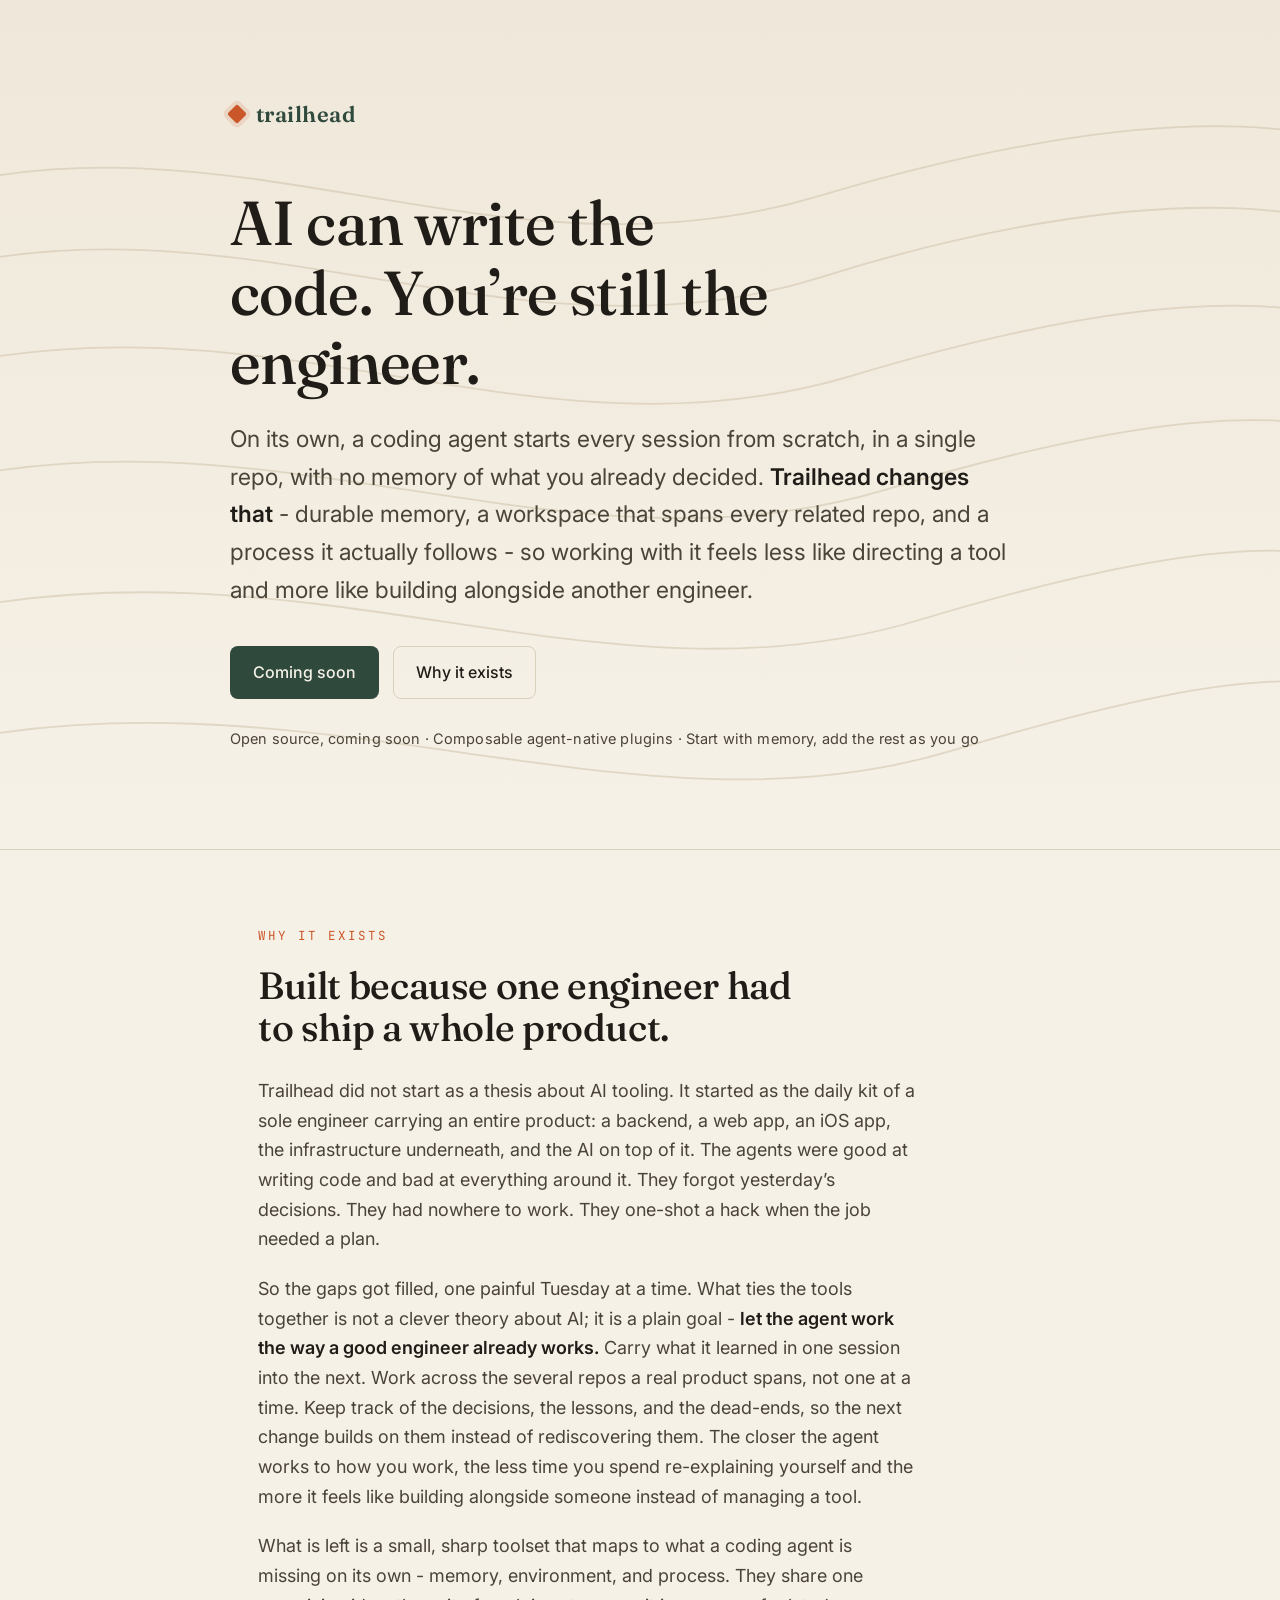
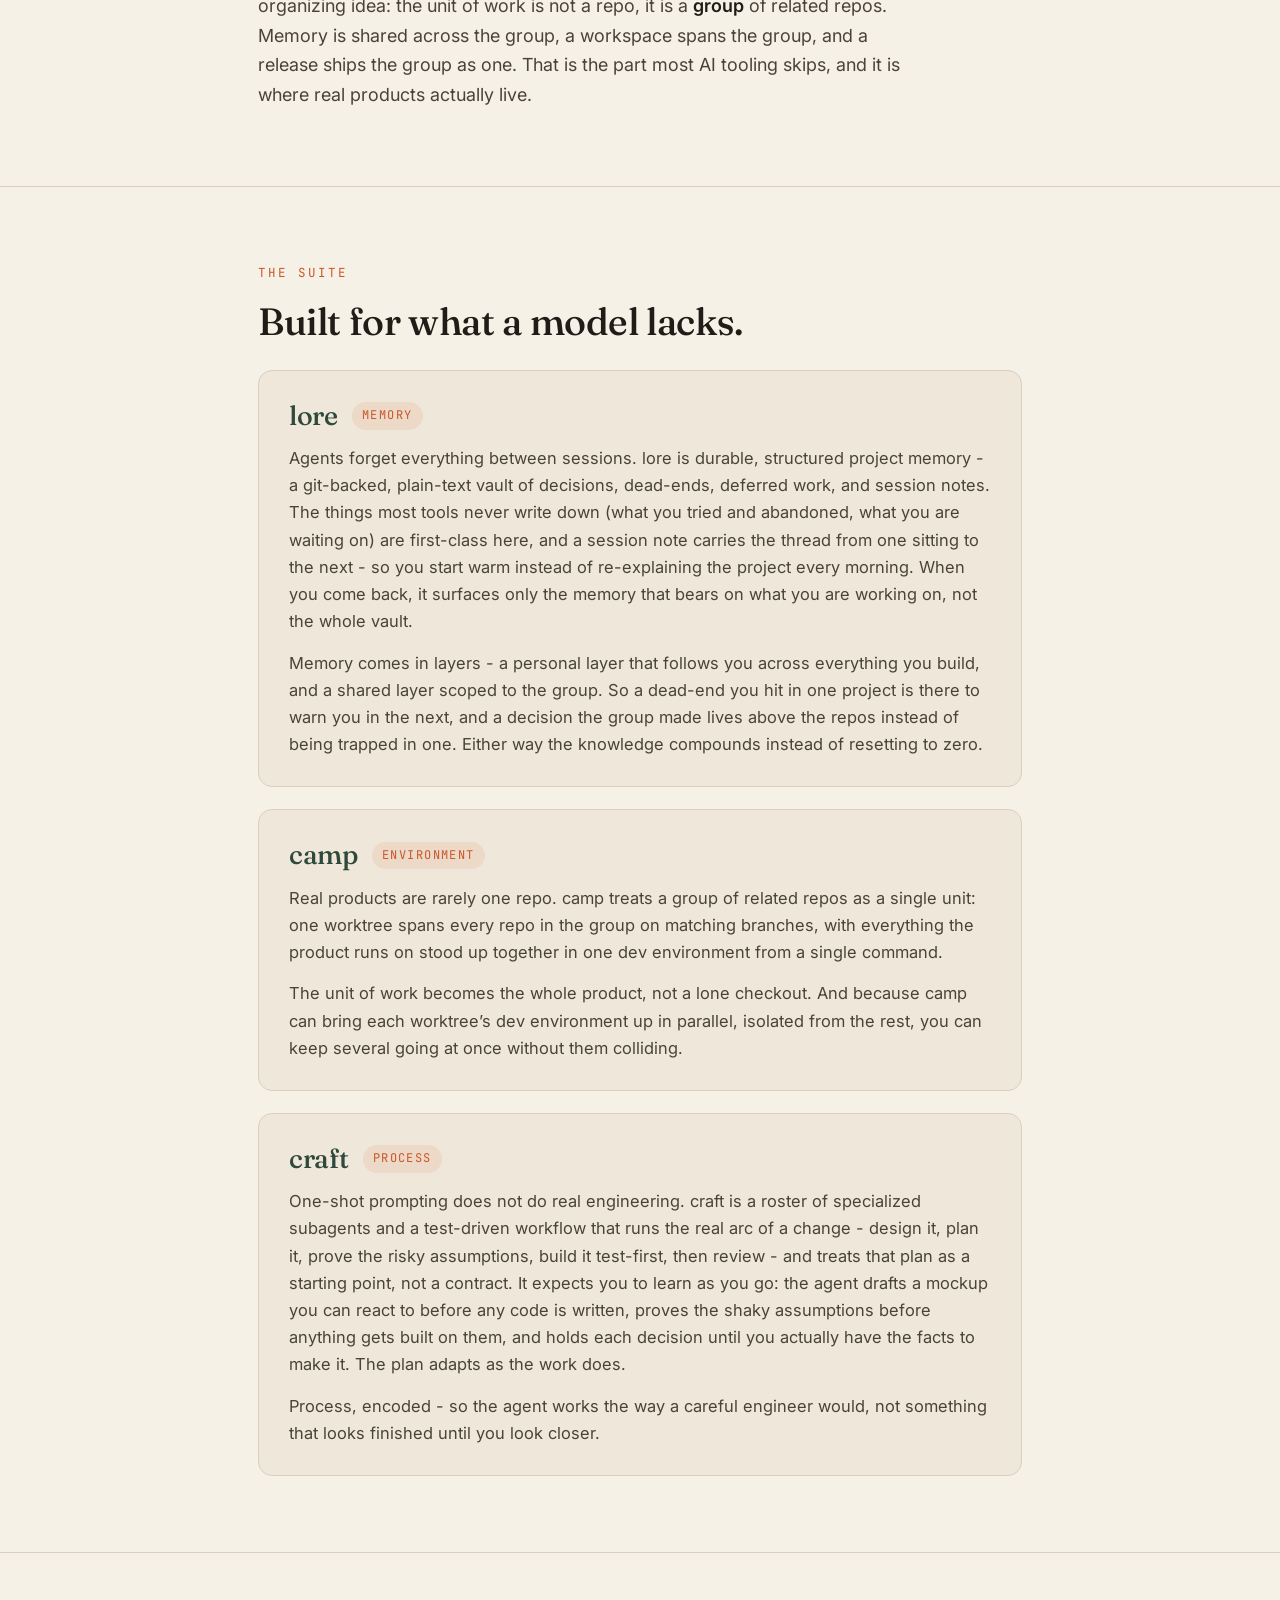
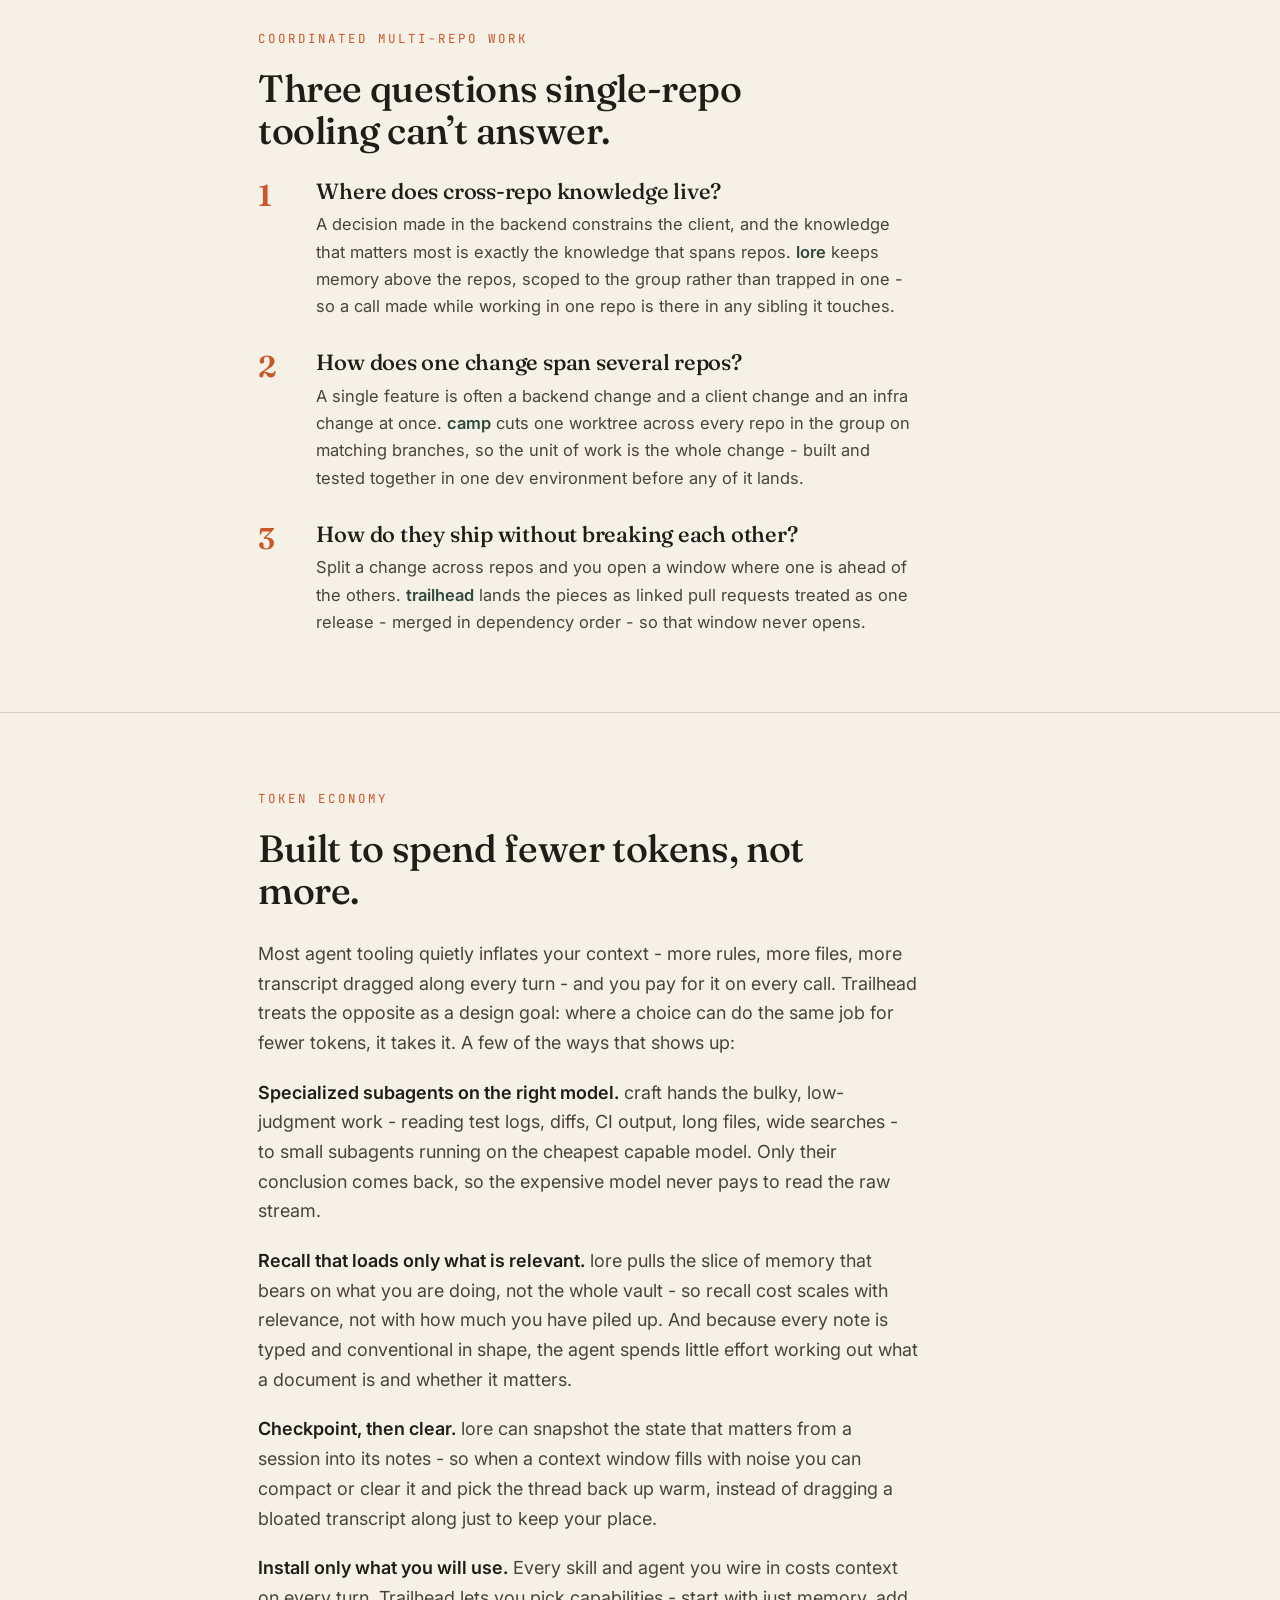
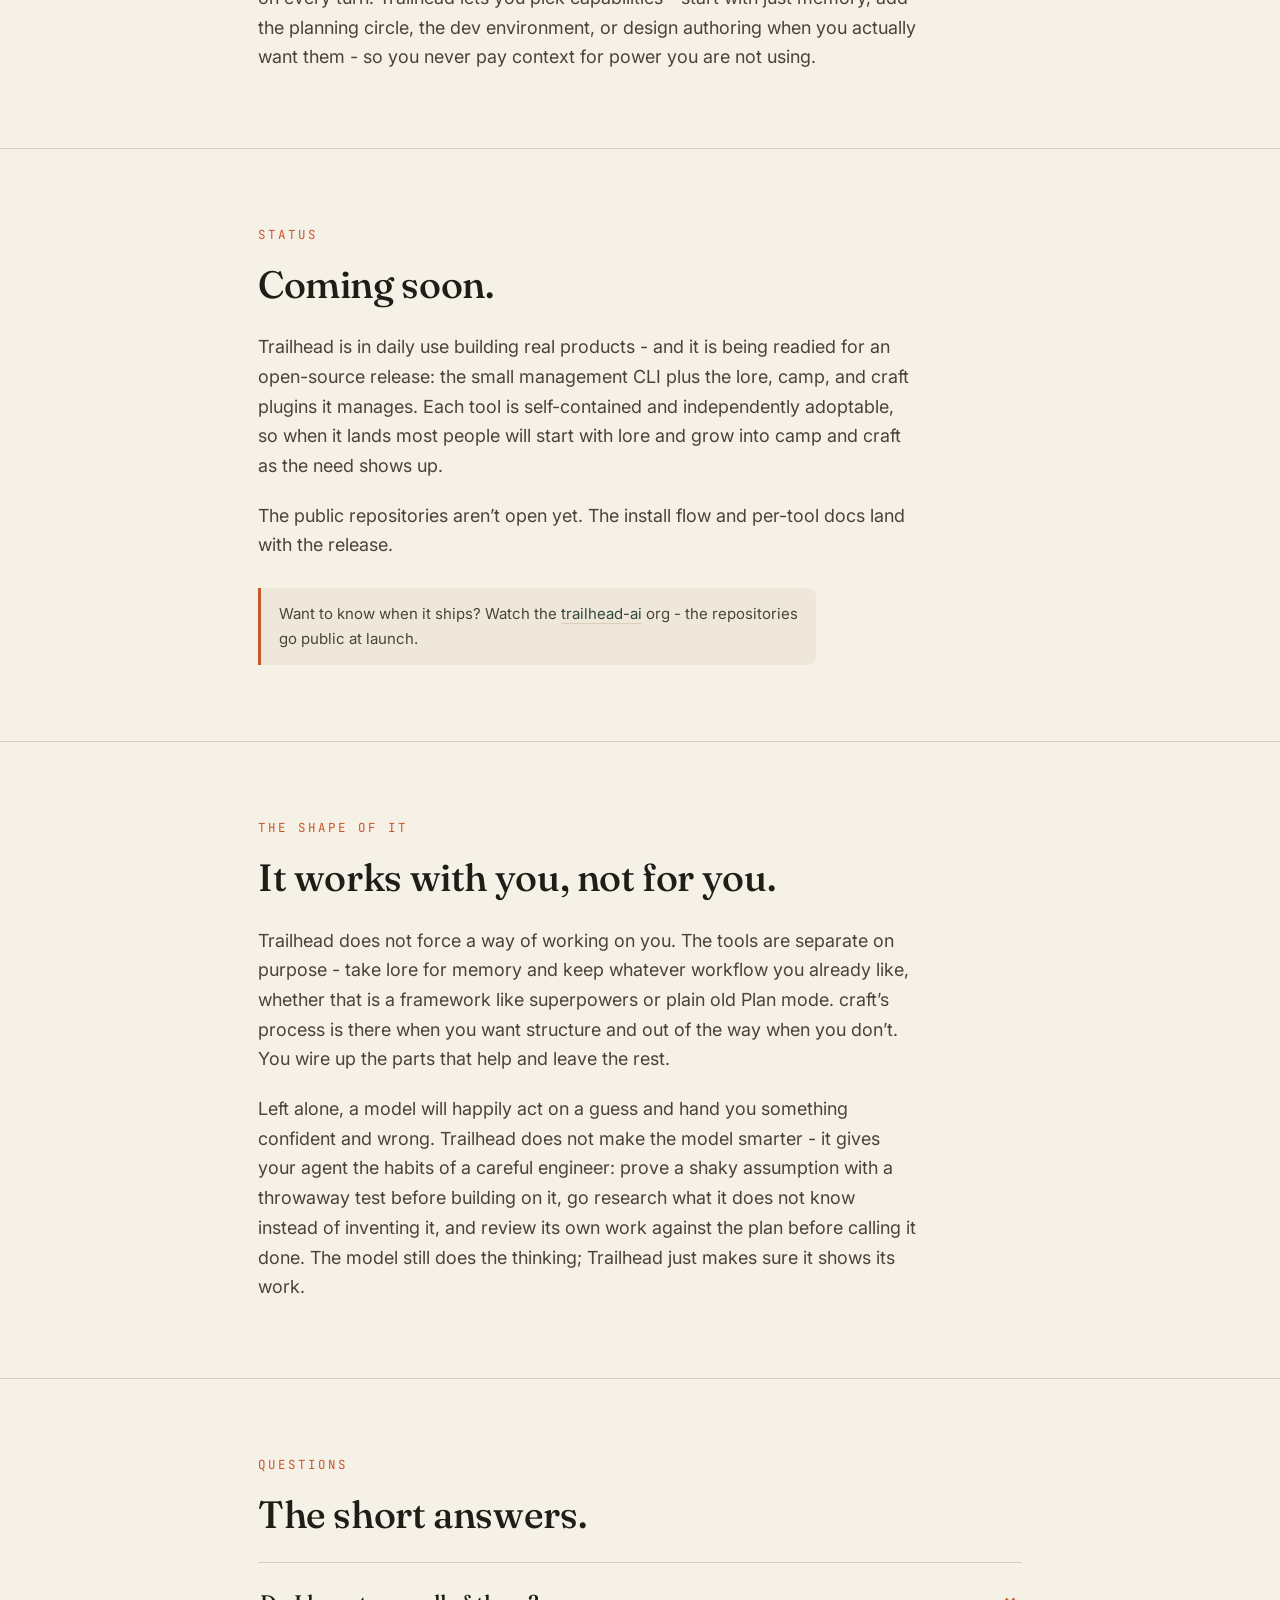
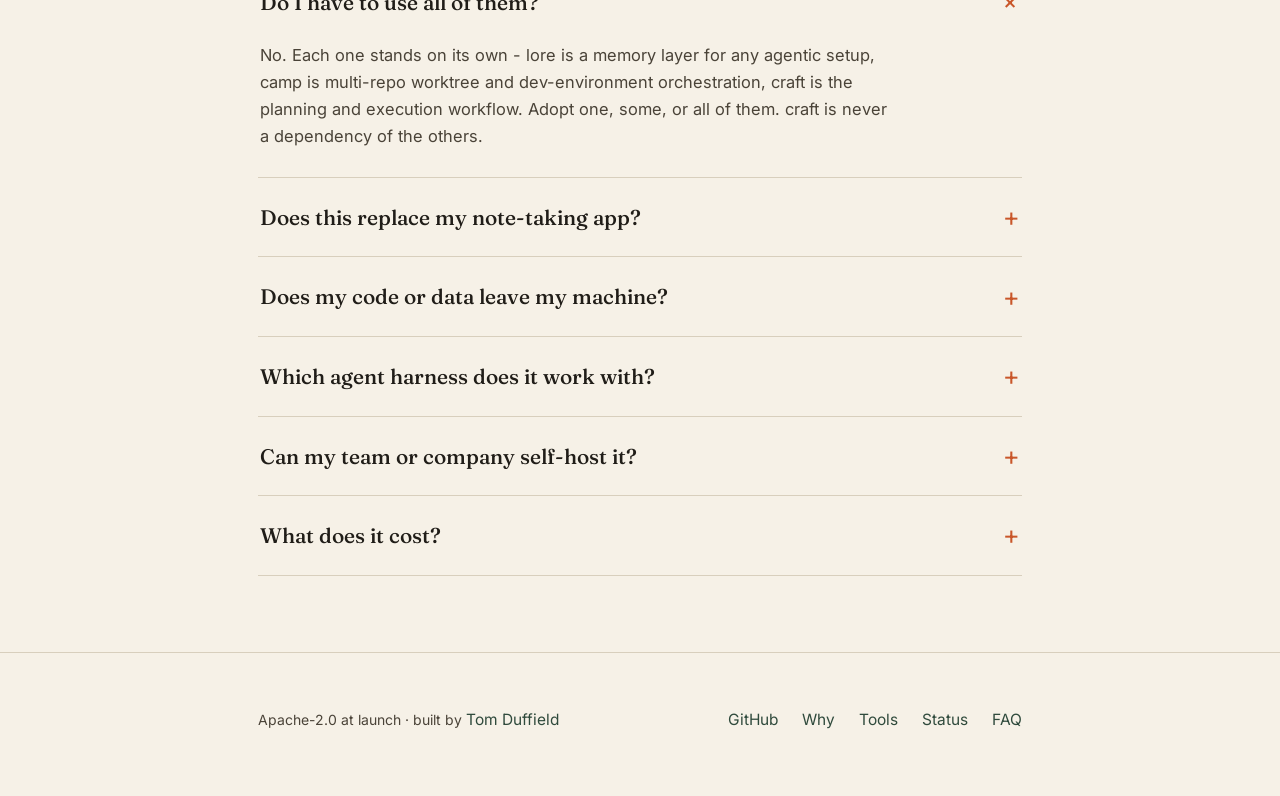
==== index.html @ efb0ed5b "fix: sync visible copy to shipped craft, drop forge naming The public site referenced "forge", a too" ====
<!DOCTYPE html>
<html lang="en">
<head>
  <meta charset="utf-8" />
  <meta name="viewport" content="width=device-width, initial-scale=1" />
  <title>Trailhead - scaffolding for agent-native development</title>
  <meta name="description" content="AI can write the code. It can't yet be an engineer. Trailhead is the scaffolding that closes the gap: memory, environment, and process for agent-native development. Open source, coming soon." />

  <!-- Open Graph -->
  <meta property="og:title" content="Trailhead" />
  <meta property="og:description" content="AI can write the code. It can't yet be an engineer. Trailhead is the scaffolding that closes the gap." />
  <meta property="og:type" content="website" />

  <link rel="preconnect" href="https://fonts.googleapis.com" />
  <link rel="preconnect" href="https://fonts.gstatic.com" crossorigin />
  <link href="https://fonts.googleapis.com/css2?family=Fraunces:opsz,wght@9..144,400;9..144,500;9..144,600&family=Inter:wght@400;500;600&family=JetBrains+Mono:wght@400;500&display=swap" rel="stylesheet" />

  <style>
    :root {
      --paper: #f6f1e7;
      --paper-2: #efe8da;
      --ink: #201d18;
      --ink-soft: #4a4338;
      --pine: #2f4a3c;
      --pine-soft: #3d5a4a;
      --blaze: #c9572a;
      --blaze-soft: #e08a5f;
      --line: #d8cfbd;
      --maxw: 820px;
    }

    * { box-sizing: border-box; }

    html { scroll-behavior: smooth; }

    body {
      margin: 0;
      background: var(--paper);
      color: var(--ink);
      font-family: 'Inter', -apple-system, BlinkMacSystemFont, 'Segoe UI', sans-serif;
      font-size: 18px;
      line-height: 1.65;
      -webkit-font-smoothing: antialiased;
    }

    .wrap {
      max-width: var(--maxw);
      margin: 0 auto;
      padding: 0 28px;
    }

    h1, h2, h3 {
      font-family: 'Fraunces', Georgia, 'Times New Roman', serif;
      font-weight: 500;
      line-height: 1.12;
      letter-spacing: -0.01em;
      color: var(--ink);
    }

    a { color: var(--pine); text-decoration: none; border-bottom: 1px solid var(--line); transition: color .15s, border-color .15s; }
    a:hover { color: var(--blaze); border-color: var(--blaze-soft); }

    code, pre { font-family: 'JetBrains Mono', ui-monospace, 'SF Mono', Menlo, monospace; }

    /* ---------- hero ---------- */
    .hero {
      position: relative;
      overflow: hidden;
      border-bottom: 1px solid var(--line);
      background: linear-gradient(180deg, var(--paper-2) 0%, var(--paper) 100%);
    }
    .hero svg.topo {
      position: absolute;
      inset: 0;
      width: 100%;
      height: 100%;
      opacity: 0.5;
      pointer-events: none;
    }
    .hero-inner {
      position: relative;
      padding: 96px 0 84px;
    }
    .wordmark {
      display: inline-flex;
      align-items: center;
      gap: 12px;
      font-family: 'Fraunces', serif;
      font-weight: 600;
      font-size: 22px;
      letter-spacing: 0.02em;
      color: var(--pine);
      margin-bottom: 56px;
    }
    .wordmark .blaze-mark {
      width: 14px; height: 14px;
      background: var(--blaze);
      border-radius: 2px;
      transform: rotate(45deg);
      box-shadow: 0 0 0 4px rgba(201,87,42,0.14);
    }
    .hero h1 {
      font-size: clamp(38px, 6.2vw, 62px);
      margin: 0 0 24px;
      max-width: 14ch;
    }
    .hero .lede {
      font-size: clamp(19px, 2.4vw, 23px);
      color: var(--ink-soft);
      max-width: 56ch;
      margin: 0 0 36px;
    }
    .hero .lede strong { color: var(--ink); font-weight: 600; }
    .cta-row { display: flex; flex-wrap: wrap; gap: 14px; align-items: center; }
    .btn {
      display: inline-block;
      padding: 12px 22px;
      border-radius: 8px;
      border: 1px solid transparent;
      font-weight: 500;
      font-size: 16px;
    }
    .btn-primary { background: var(--pine); color: var(--paper); }
    .btn-primary:hover { background: var(--pine-soft); color: var(--paper); border-color: transparent; }
    .btn-ghost { border-color: var(--line); color: var(--ink); }
    .btn-ghost:hover { border-color: var(--blaze-soft); color: var(--blaze); }
    .meta-line { margin-top: 28px; font-size: 14.5px; color: var(--ink-soft); letter-spacing: 0.01em; }

    /* ---------- sections ---------- */
    section { padding: 76px 0; border-bottom: 1px solid var(--line); }
    .eyebrow {
      font-family: 'JetBrains Mono', monospace;
      font-size: 12.5px;
      letter-spacing: 0.16em;
      text-transform: uppercase;
      color: var(--blaze);
      margin: 0 0 18px;
    }
    section h2 { font-size: clamp(28px, 4vw, 38px); margin: 0 0 26px; max-width: 22ch; }
    .prose p { color: var(--ink-soft); max-width: 60ch; margin: 0 0 20px; }
    .prose p strong { color: var(--ink); font-weight: 600; }
    .prose p:last-child { margin-bottom: 0; }

    /* ---------- tool cards ---------- */
    .tools { display: grid; gap: 22px; margin-top: 8px; }
    .tool {
      background: var(--paper-2);
      border: 1px solid var(--line);
      border-radius: 14px;
      padding: 30px 30px 28px;
      position: relative;
    }
    .tool-head { display: flex; align-items: center; gap: 14px; flex-wrap: wrap; margin-bottom: 14px; }
    .tool-head h3 { font-size: 27px; margin: 0; color: var(--pine); }
    .tool-gap {
      font-family: 'JetBrains Mono', monospace;
      font-size: 12px;
      letter-spacing: 0.12em;
      text-transform: uppercase;
      color: var(--blaze);
      background: rgba(201,87,42,0.10);
      padding: 4px 10px;
      border-radius: 999px;
    }
    .tool p { margin: 0 0 14px; color: var(--ink-soft); font-size: 16.5px; }
    .tool p:last-child { margin-bottom: 0; }
    .tool .repo-link { font-size: 15px; }

    /* ---------- q&a (three questions) ---------- */
    .qa { margin-top: 6px; display: grid; gap: 30px; }
    .qa-item { display: grid; grid-template-columns: 2.4rem 1fr; gap: 20px; align-items: start; }
    .qa-num {
      font-family: 'Fraunces', Georgia, serif;
      font-weight: 600;
      font-size: 30px;
      line-height: 1.1;
      color: var(--blaze);
    }
    .qa-body h3 { font-size: 22px; margin: 0 0 8px; color: var(--ink); }
    .qa-body p { margin: 0; color: var(--ink-soft); font-size: 16.5px; max-width: 60ch; }
    .qa-body p strong { color: var(--pine); font-weight: 600; }
    @media (max-width: 560px) { .qa-item { grid-template-columns: 1.8rem 1fr; gap: 14px; } }

    /* ---------- code ---------- */
    pre {
      background: #211d18;
      color: #ece4d4;
      border-radius: 12px;
      padding: 24px 26px;
      overflow-x: auto;
      font-size: 15px;
      line-height: 1.8;
      margin: 0 0 22px;
      border: 1px solid #2e2820;
    }
    pre .c { color: #9c8f78; }      /* comment */
    pre .p { color: var(--blaze-soft); } /* prompt / command head */
    .note {
      font-size: 15px;
      color: var(--ink-soft);
      background: var(--paper-2);
      border-left: 3px solid var(--blaze);
      border-radius: 0 8px 8px 0;
      padding: 14px 18px;
      max-width: 62ch;
    }
    .note code { color: var(--ink); background: rgba(0,0,0,0.05); padding: 1px 5px; border-radius: 4px; }

    /* ---------- faq ---------- */
    .faq { margin-top: 10px; border-top: 1px solid var(--line); }
    .faq details { border-bottom: 1px solid var(--line); }
    .faq summary {
      list-style: none;
      cursor: pointer;
      padding: 22px 2px;
      display: flex;
      align-items: center;
      justify-content: space-between;
      gap: 24px;
      font-family: 'Fraunces', Georgia, serif;
      font-size: 21px;
      font-weight: 500;
      color: var(--ink);
      transition: color .15s;
    }
    .faq summary::-webkit-details-marker { display: none; }
    .faq summary:hover { color: var(--pine); }
    .faq summary .chev {
      flex: none;
      font-family: 'Inter', sans-serif;
      font-weight: 400;
      font-size: 26px;
      line-height: 1;
      color: var(--blaze);
      transition: transform .2s ease;
    }
    .faq details[open] summary .chev { transform: rotate(45deg); }
    .faq .answer {
      padding: 0 2px 26px;
      max-width: 64ch;
      color: var(--ink-soft);
      font-size: 16.5px;
    }
    .faq .answer p { margin: 0 0 14px; }
    .faq .answer p:last-child { margin: 0; }
    .faq .answer a { color: var(--pine); }

    /* ---------- footer ---------- */
    footer { padding: 54px 0 64px; }
    .footer-row { display: flex; flex-wrap: wrap; gap: 10px 28px; align-items: center; justify-content: space-between; }
    footer .links { display: flex; gap: 24px; flex-wrap: wrap; }
    footer a { border: none; font-size: 15.5px; }
    footer .fine { font-size: 14px; color: var(--ink-soft); }

    @media (max-width: 560px) {
      body { font-size: 17px; }
      .hero-inner { padding: 64px 0 60px; }
      .wordmark { margin-bottom: 40px; }
      section { padding: 56px 0; }
    }
  </style>
</head>
<body>

  <header class="hero">
    <svg class="topo" viewBox="0 0 820 520" preserveAspectRatio="xMidYMid slice" aria-hidden="true">
      <g fill="none" stroke="#cdbfa6" stroke-width="1.1">
        <path d="M-40 120 C 160 60, 320 180, 520 120 S 880 60, 900 140" />
        <path d="M-40 170 C 160 110, 330 230, 520 170 S 880 110, 900 190" />
        <path d="M-40 230 C 180 170, 340 290, 540 230 S 880 170, 900 250" />
        <path d="M-40 300 C 180 240, 360 360, 560 300 S 880 240, 900 320" />
        <path d="M-40 380 C 200 320, 380 440, 580 380 S 880 320, 900 400" />
        <path d="M-40 460 C 200 400, 400 520, 600 460 S 880 400, 900 480" />
      </g>
    </svg>
    <div class="wrap hero-inner">
      <div class="wordmark"><span class="blaze-mark"></span> trailhead</div>
      <h1>AI can write the code. You&rsquo;re still the engineer.</h1>
      <p class="lede">On its own, a coding agent starts every session from scratch, in a single repo, with no memory of what you already decided. <strong>Trailhead changes that</strong> - durable memory, a workspace that spans every related repo, and a process it actually follows - so working with it feels less like directing a tool and more like building alongside another engineer.</p>
      <div class="cta-row">
        <a class="btn btn-primary" href="#start">Coming soon</a>
        <a class="btn btn-ghost" href="#why">Why it exists</a>
      </div>
      <p class="meta-line">Open source, coming soon &middot; Composable agent-native plugins &middot; Start with memory, add the rest as you go</p>
    </div>
  </header>

  <main>
    <section id="why">
      <div class="wrap">
        <p class="eyebrow">Why it exists</p>
        <h2>Built because one engineer had to ship a whole product.</h2>
        <div class="prose">
          <p>Trailhead did not start as a thesis about AI tooling. It started as the daily kit of a sole engineer carrying an entire product: a backend, a web app, an iOS app, the infrastructure underneath, and the AI on top of it. The agents were good at writing code and bad at everything around it. They forgot yesterday&rsquo;s decisions. They had nowhere to work. They one-shot a hack when the job needed a plan.</p>
          <p>So the gaps got filled, one painful Tuesday at a time. What ties the tools together is not a clever theory about AI; it is a plain goal - <strong>let the agent work the way a good engineer already works.</strong> Carry what it learned in one session into the next. Work across the several repos a real product spans, not one at a time. Keep track of the decisions, the lessons, and the dead-ends, so the next change builds on them instead of rediscovering them. The closer the agent works to how you work, the less time you spend re-explaining yourself and the more it feels like building alongside someone instead of managing a tool.</p>
          <p>What is left is a small, sharp toolset that maps to what a coding agent is missing on its own - memory, environment, and process. They share one organizing idea: the unit of work is not a repo, it is a <strong>group</strong> of related repos. Memory is shared across the group, a workspace spans the group, and a release ships the group as one. That is the part most AI tooling skips, and it is where real products actually live.</p>
        </div>
      </div>
    </section>

    <section id="tools">
      <div class="wrap">
        <p class="eyebrow">The suite</p>
        <h2>Built for what a model lacks.</h2>
        <div class="tools">

          <article class="tool">
            <div class="tool-head"><h3>lore</h3> <span class="tool-gap">Memory</span></div>
            <p>Agents forget everything between sessions. lore is durable, structured project memory - a git-backed, plain-text vault of decisions, dead-ends, deferred work, and session notes. The things most tools never write down (what you tried and abandoned, what you are waiting on) are first-class here, and a session note carries the thread from one sitting to the next - so you start warm instead of re-explaining the project every morning. When you come back, it surfaces only the memory that bears on what you are working on, not the whole vault.</p>
            <p>Memory comes in layers - a personal layer that follows you across everything you build, and a shared layer scoped to the group. So a dead-end you hit in one project is there to warn you in the next, and a decision the group made lives above the repos instead of being trapped in one. Either way the knowledge compounds instead of resetting to zero.</p>
          </article>

          <article class="tool">
            <div class="tool-head"><h3>camp</h3> <span class="tool-gap">Environment</span></div>
            <p>Real products are rarely one repo. camp treats a group of related repos as a single unit: one worktree spans every repo in the group on matching branches, with everything the product runs on stood up together in one dev environment from a single command.</p>
            <p>The unit of work becomes the whole product, not a lone checkout. And because camp can bring each worktree&rsquo;s dev environment up in parallel, isolated from the rest, you can keep several going at once without them colliding.</p>
          </article>

          <article class="tool">
            <div class="tool-head"><h3>craft</h3> <span class="tool-gap">Process</span></div>
            <p>One-shot prompting does not do real engineering. craft is a roster of specialized subagents and a test-driven workflow that runs the real arc of a change - design it, plan it, prove the risky assumptions, build it test-first, then review - and treats that plan as a starting point, not a contract. It expects you to learn as you go: the agent drafts a mockup you can react to before any code is written, proves the shaky assumptions before anything gets built on them, and holds each decision until you actually have the facts to make it. The plan adapts as the work does.</p>
            <p>Process, encoded - so the agent works the way a careful engineer would, not something that looks finished until you look closer.</p>
          </article>

        </div>
      </div>
    </section>

    <section id="how">
      <div class="wrap">
        <p class="eyebrow">Coordinated multi-repo work</p>
        <h2>Three questions single-repo tooling can&rsquo;t answer.</h2>
        <div class="qa">

          <div class="qa-item">
            <div class="qa-num">1</div>
            <div class="qa-body">
              <h3>Where does cross-repo knowledge live?</h3>
              <p>A decision made in the backend constrains the client, and the knowledge that matters most is exactly the knowledge that spans repos. <strong>lore</strong> keeps memory above the repos, scoped to the group rather than trapped in one - so a call made while working in one repo is there in any sibling it touches.</p>
            </div>
          </div>

          <div class="qa-item">
            <div class="qa-num">2</div>
            <div class="qa-body">
              <h3>How does one change span several repos?</h3>
              <p>A single feature is often a backend change and a client change and an infra change at once. <strong>camp</strong> cuts one worktree across every repo in the group on matching branches, so the unit of work is the whole change - built and tested together in one dev environment before any of it lands.</p>
            </div>
          </div>

          <div class="qa-item">
            <div class="qa-num">3</div>
            <div class="qa-body">
              <h3>How do they ship without breaking each other?</h3>
              <p>Split a change across repos and you open a window where one is ahead of the others. <strong>trailhead</strong> lands the pieces as linked pull requests treated as one release - merged in dependency order - so that window never opens.</p>
            </div>
          </div>

        </div>
      </div>
    </section>

    <section id="efficiency">
      <div class="wrap">
        <p class="eyebrow">Token economy</p>
        <h2>Built to spend fewer tokens, not more.</h2>
        <div class="prose">
          <p>Most agent tooling quietly inflates your context - more rules, more files, more transcript dragged along every turn - and you pay for it on every call. Trailhead treats the opposite as a design goal: where a choice can do the same job for fewer tokens, it takes it. A few of the ways that shows up:</p>
          <p><strong>Specialized subagents on the right model.</strong> craft hands the bulky, low-judgment work - reading test logs, diffs, CI output, long files, wide searches - to small subagents running on the cheapest capable model. Only their conclusion comes back, so the expensive model never pays to read the raw stream.</p>
          <p><strong>Recall that loads only what is relevant.</strong> lore pulls the slice of memory that bears on what you are doing, not the whole vault - so recall cost scales with relevance, not with how much you have piled up. And because every note is typed and conventional in shape, the agent spends little effort working out what a document is and whether it matters.</p>
          <p><strong>Checkpoint, then clear.</strong> lore can snapshot the state that matters from a session into its notes - so when a context window fills with noise you can compact or clear it and pick the thread back up warm, instead of dragging a bloated transcript along just to keep your place.</p>
          <p><strong>Install only what you will use.</strong> Every skill and agent you wire in costs context on every turn. Trailhead lets you pick capabilities - start with just memory, add the planning circle, the dev environment, or design authoring when you actually want them - so you never pay context for power you are not using.</p>
        </div>
      </div>
    </section>

    <section id="start">
      <div class="wrap">
        <p class="eyebrow">Status</p>
        <h2>Coming soon.</h2>
        <div class="prose" style="margin-bottom: 28px;">
          <p>Trailhead is in daily use building real products - and it is being readied for an open-source release: the small management CLI plus the lore, camp, and craft plugins it manages. Each tool is self-contained and independently adoptable, so when it lands most people will start with lore and grow into camp and craft as the need shows up.</p>
          <p>The public repositories aren&rsquo;t open yet. The install flow and per-tool docs land with the release.</p>
        </div>
        <div class="note">
          Want to know when it ships? Watch the <a href="https://github.com/trailhead-ai">trailhead-ai</a> org - the repositories go public at launch.
        </div>
      </div>
    </section>

    <section id="philosophy">
      <div class="wrap">
        <p class="eyebrow">The shape of it</p>
        <h2>It works with you, not for you.</h2>
        <div class="prose">
          <p>Trailhead does not force a way of working on you. The tools are separate on purpose - take lore for memory and keep whatever workflow you already like, whether that is a framework like superpowers or plain old Plan mode. craft&rsquo;s process is there when you want structure and out of the way when you don&rsquo;t. You wire up the parts that help and leave the rest.</p>
          <p>Left alone, a model will happily act on a guess and hand you something confident and wrong. Trailhead does not make the model smarter - it gives your agent the habits of a careful engineer: prove a shaky assumption with a throwaway test before building on it, go research what it does not know instead of inventing it, and review its own work against the plan before calling it done. The model still does the thinking; Trailhead just makes sure it shows its work.</p>
        </div>
      </div>
    </section>
    <section id="faq">
      <div class="wrap">
        <p class="eyebrow">Questions</p>
        <h2>The short answers.</h2>
        <div class="faq">

          <details open>
            <summary>Do I have to use all of them? <span class="chev">+</span></summary>
            <div class="answer">
              <p>No. Each one stands on its own - lore is a memory layer for any agentic setup, camp is multi-repo worktree and dev-environment orchestration, craft is the planning and execution workflow. Adopt one, some, or all of them. craft is never a dependency of the others.</p>
            </div>
          </details>

          <details>
            <summary>Does this replace my note-taking app? <span class="chev">+</span></summary>
            <div class="answer">
              <p>No. lore is agent-native project memory - typed, machine-readable knowledge the agent captures and recalls to do work. It does a different job than a personal knowledge base, and it sits happily alongside whatever you already use for notes.</p>
            </div>
          </details>

          <details>
            <summary>Does my code or data leave my machine? <span class="chev">+</span></summary>
            <div class="answer">
              <p>No. Everything is local-first and plain-text - a git-backed vault and plain files on disk. There is no cloud service in the loop and nothing phones home, which also makes the suite a fit for regulated environments.</p>
            </div>
          </details>

          <details>
            <summary>Which agent harness does it work with? <span class="chev">+</span></summary>
            <div class="answer">
              <p>Trailhead is harness-neutral by design - every capability wires through a harness seam, a single interface between the tools and whatever agent is driving them. Claude Code is what it runs on today; supporting a new harness means implementing that one interface, not rewriting the tools themselves.</p>
            </div>
          </details>

          <details>
            <summary>Can my team or company self-host it? <span class="chev">+</span></summary>
            <div class="answer">
              <p>Yes. Forked and self-hosted installs are first-class - point it at your own repositories, run the whole suite off your own infrastructure, no hardcoded upstream and no callbacks required.</p>
            </div>
          </details>

          <details>
            <summary>What does it cost? <span class="chev">+</span></summary>
            <div class="answer">
              <p>lore, camp, and craft will be open source under Apache-2.0 at launch - free to use, free to fork.</p>
            </div>
          </details>

        </div>
      </div>
    </section>
  </main>

  <footer>
    <div class="wrap footer-row">
      <span class="fine">Apache-2.0 at launch &middot; built by <a href="https://tomduffield.com">Tom Duffield</a></span>
      <span class="links">
        <a href="https://github.com/trailhead-ai">GitHub</a>
        <a href="#why">Why</a>
        <a href="#tools">Tools</a>
        <a href="#start">Status</a>
        <a href="#faq">FAQ</a>
      </span>
    </div>
  </footer>

</body>
</html>
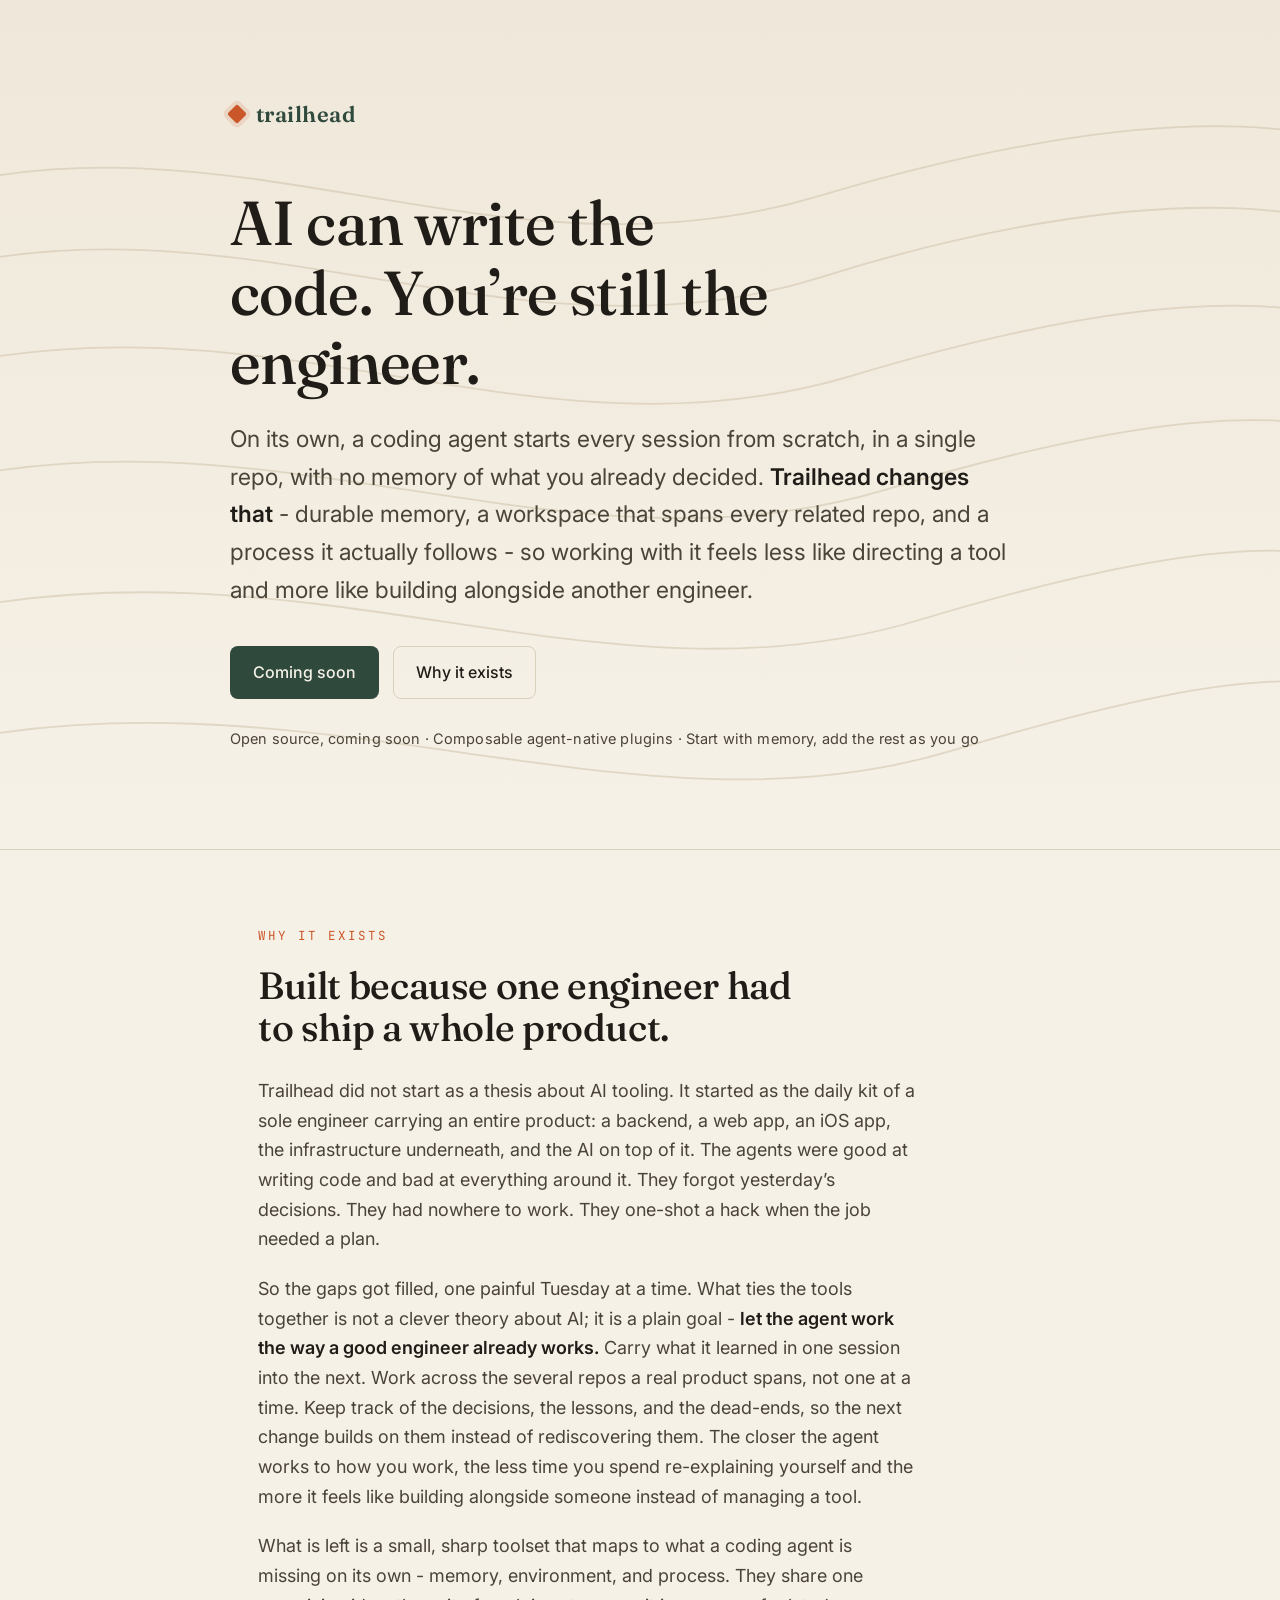
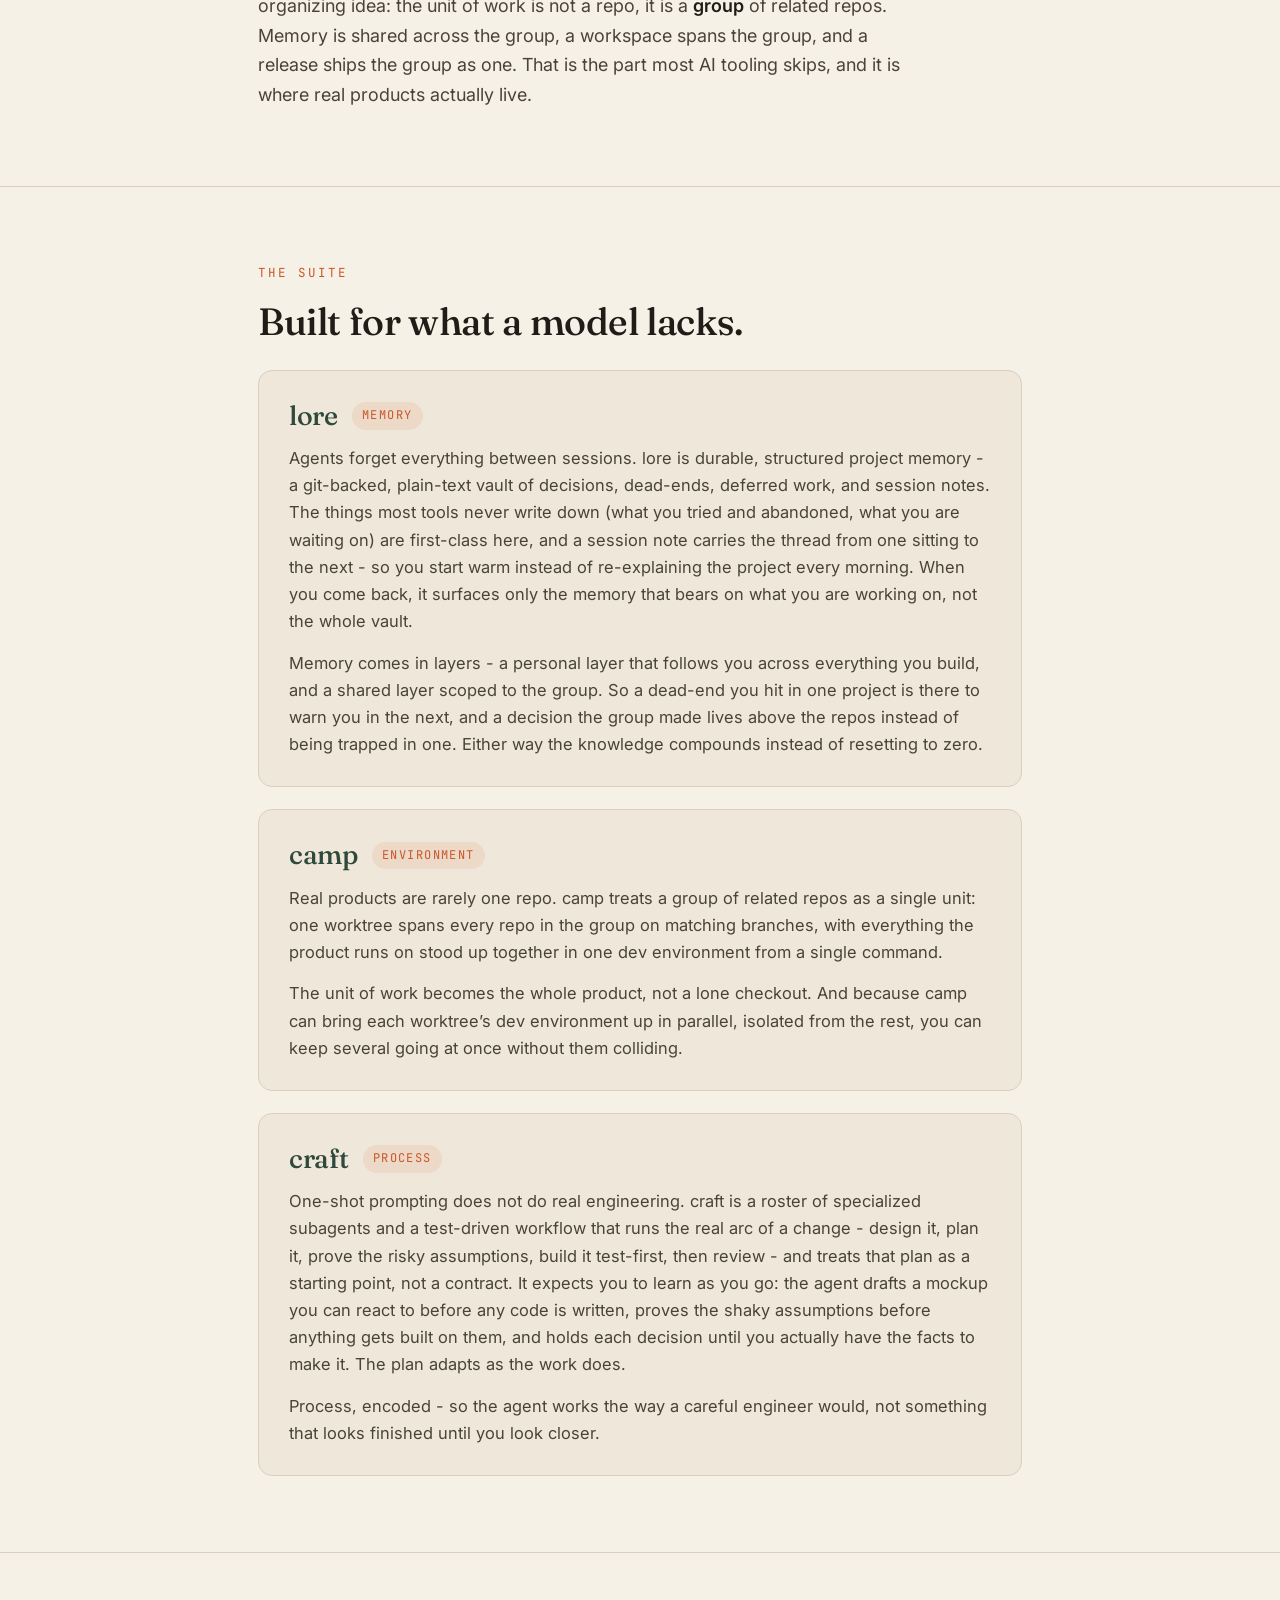
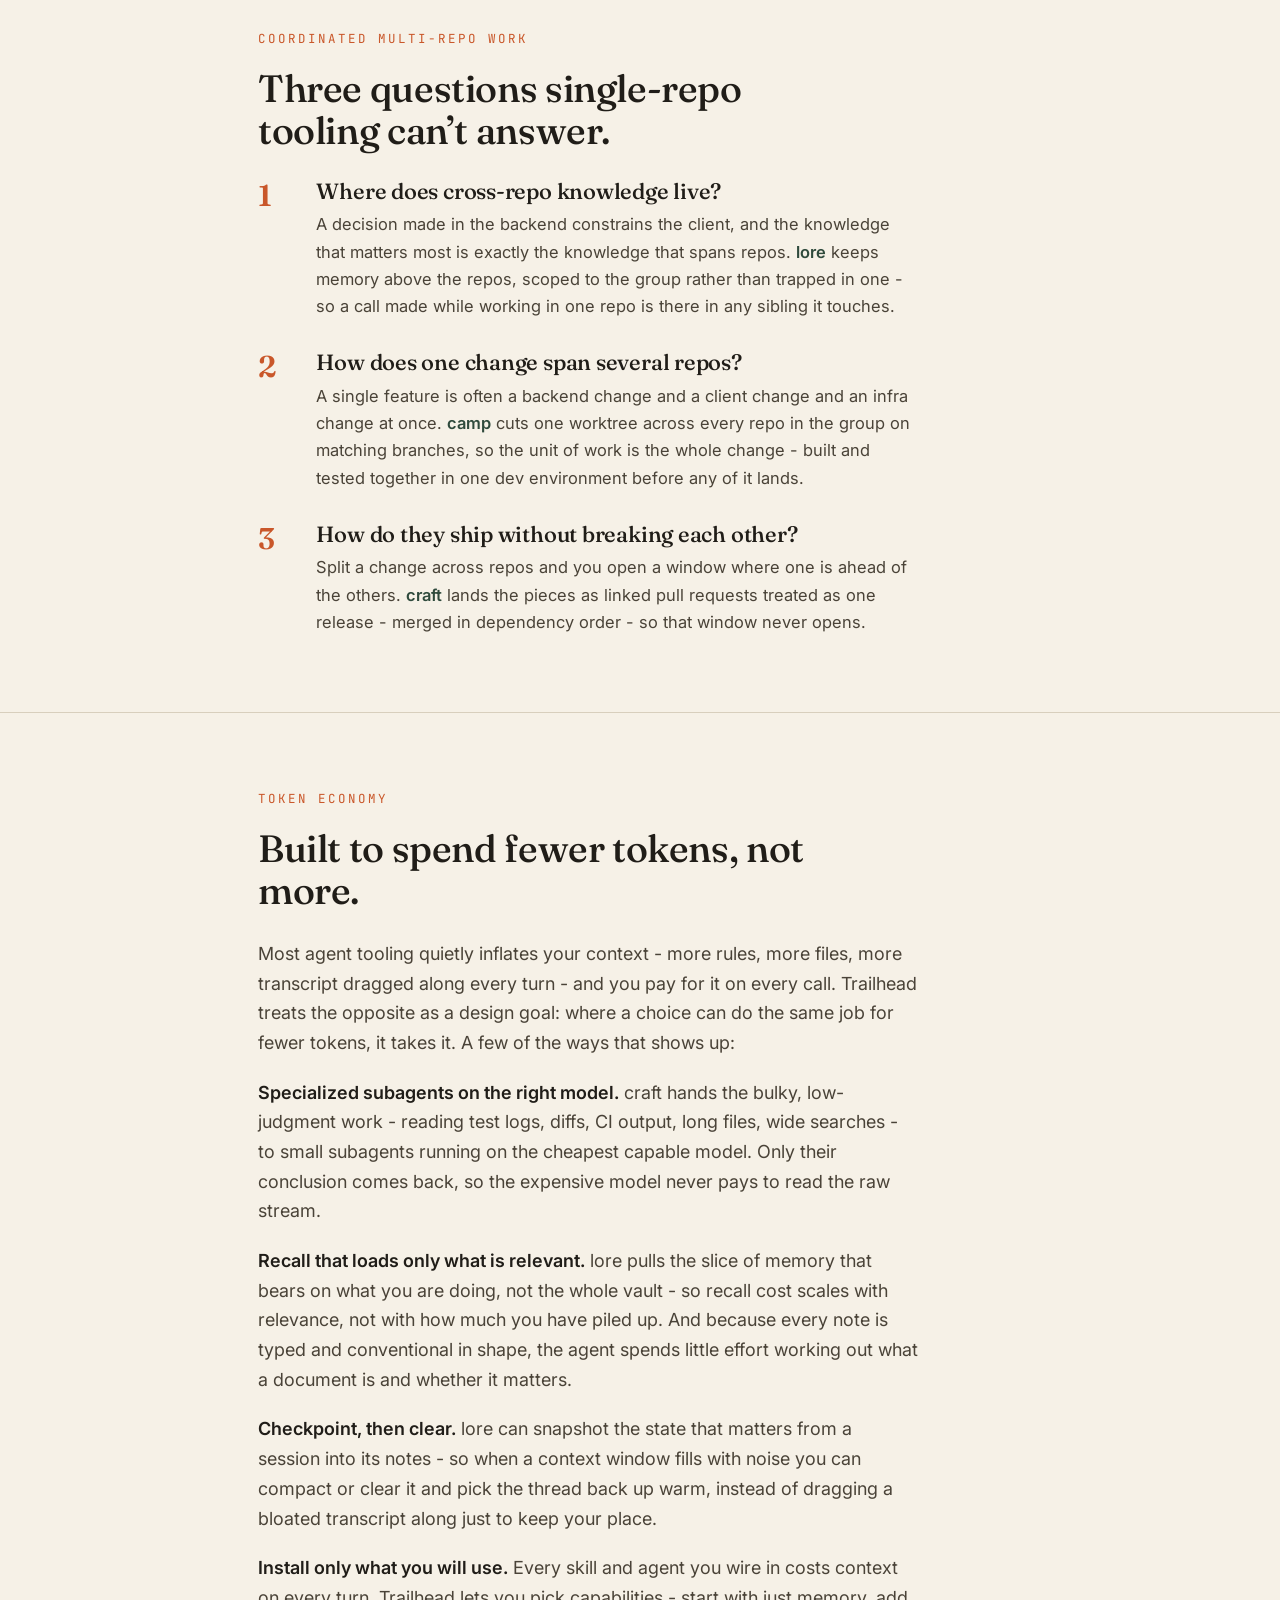
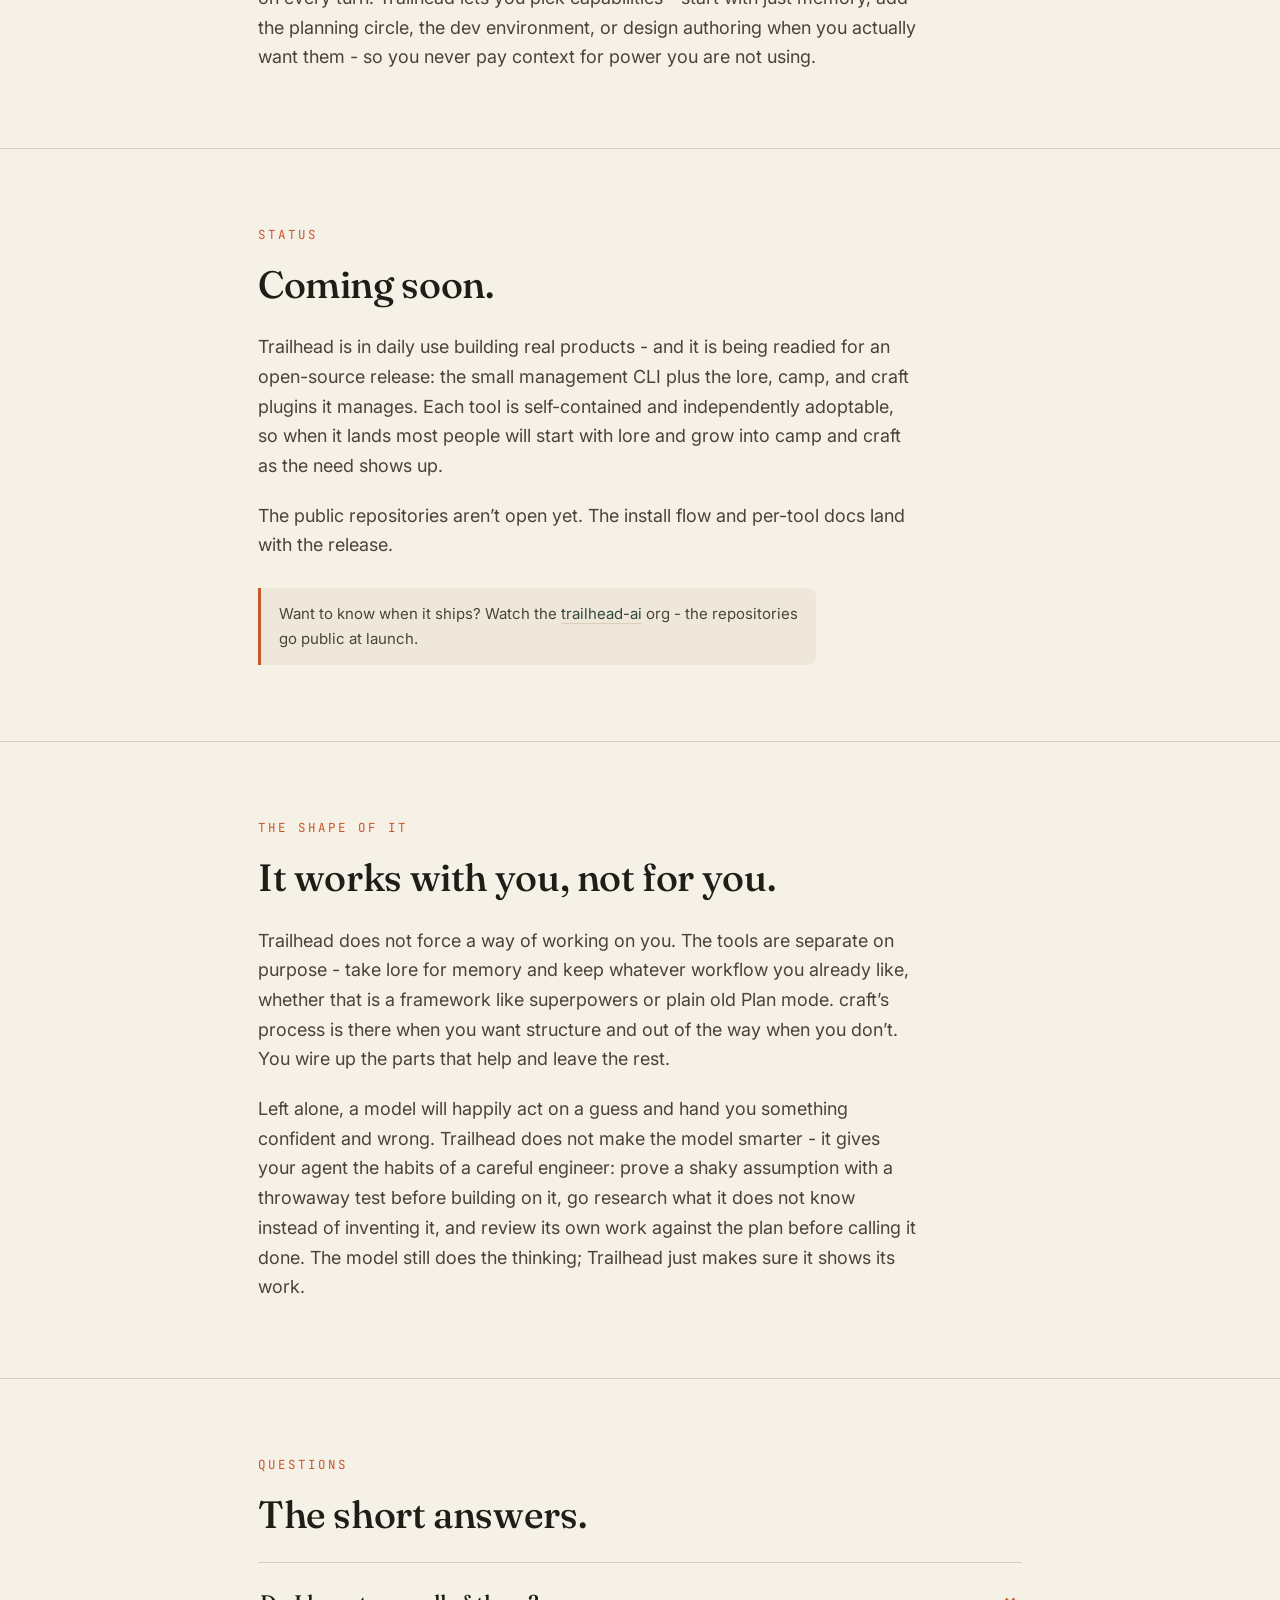
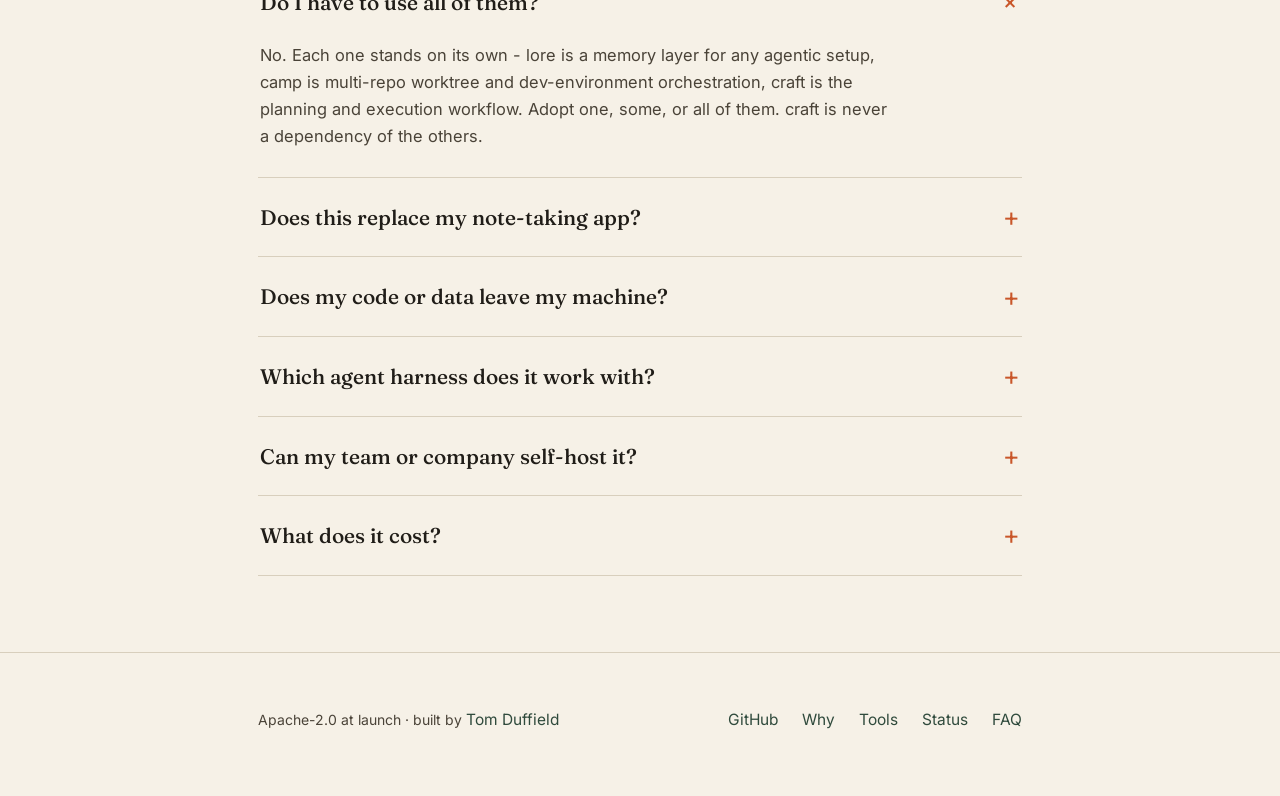
==== commit 19d6a952: "fix: correct stray forge->trailhead rename to craft The forge->craft rename in efb0ed5 renamed every" ====
--- a/index.html
+++ b/index.html
@@ -322,6 +322,29 @@
             <p>Process, encoded - so the agent works the way a careful engineer would, not something that looks finished until you look closer.</p>
           </article>
 
+          <!-- LAUNCH: uncomment at release. Flip checklist for this release:
+               1. Uncomment the portage tool card below.
+               2. Uncomment the landing tool card below.
+               3. Uncomment the install block in the Getting Started (Status) section.
+               4. REWRITE the Status section copy by hand (it currently says the public repositories aren't open yet) - uncommenting does not fix this line; it must be rewritten to say the repos are now public and installable.
+               5. Re-check that the suite intro prose and the head meta description still read true now that there are 5 tools, not 3. -->
+          <!--
+          <article class="tool">
+            <div class="tool-head"><h3>portage</h3> <span class="tool-gap">Shipping</span></div>
+            <p>Shipping a change across several repos opens a window where one repo is ahead of the others. portage closes it - it treats the linked pull requests for a change as one release, watches CI on each as they land, and merges them in dependency order so the group moves together instead of drifting out of sync.</p>
+            <p>The unit of release becomes the group, not a lone pull request - so nothing ships half-updated.</p>
+          </article>
+          -->
+
+          <!-- LAUNCH: uncomment at release -->
+          <!--
+          <article class="tool">
+            <div class="tool-head"><h3>landing</h3> <span class="tool-gap">Deploy health</span></div>
+            <p>A merge landing clean is not the same as a deploy staying healthy. landing soaks each deploy after it lands - watching the health signal that matters for the minutes after a merge - and if something regresses, it investigates the failure and escalates with a diagnosis instead of leaving you to notice a silent breakage.</p>
+            <p>Merging is not the finish line - landing keeps watching after the merge does.</p>
+          </article>
+          -->
+
         </div>
       </div>
     </section>
@@ -352,7 +375,7 @@
             <div class="qa-num">3</div>
             <div class="qa-body">
               <h3>How do they ship without breaking each other?</h3>
-              <p>Split a change across repos and you open a window where one is ahead of the others. <strong>trailhead</strong> lands the pieces as linked pull requests treated as one release - merged in dependency order - so that window never opens.</p>
+              <p>Split a change across repos and you open a window where one is ahead of the others. <strong>craft</strong> lands the pieces as linked pull requests treated as one release - merged in dependency order - so that window never opens.</p>
             </div>
           </div>
 
@@ -385,6 +408,14 @@
         <div class="note">
           Want to know when it ships? Watch the <a href="https://github.com/trailhead-ai">trailhead-ai</a> org - the repositories go public at launch.
         </div>
+
+        <!-- LAUNCH: uncomment at release -->
+        <!--
+        <pre><span class="p">$ git clone https://github.com/trailhead-ai/trailhead.git trailhead</span>
+<span class="p">$ cd trailhead</span>
+<span class="p">$ ./bin/trailhead install</span>
+<span class="c"># requires Python 3.11 or newer, no pip install step, restart your shell (or start a fresh agent session) afterward</span></pre>
+        -->
       </div>
     </section>
 
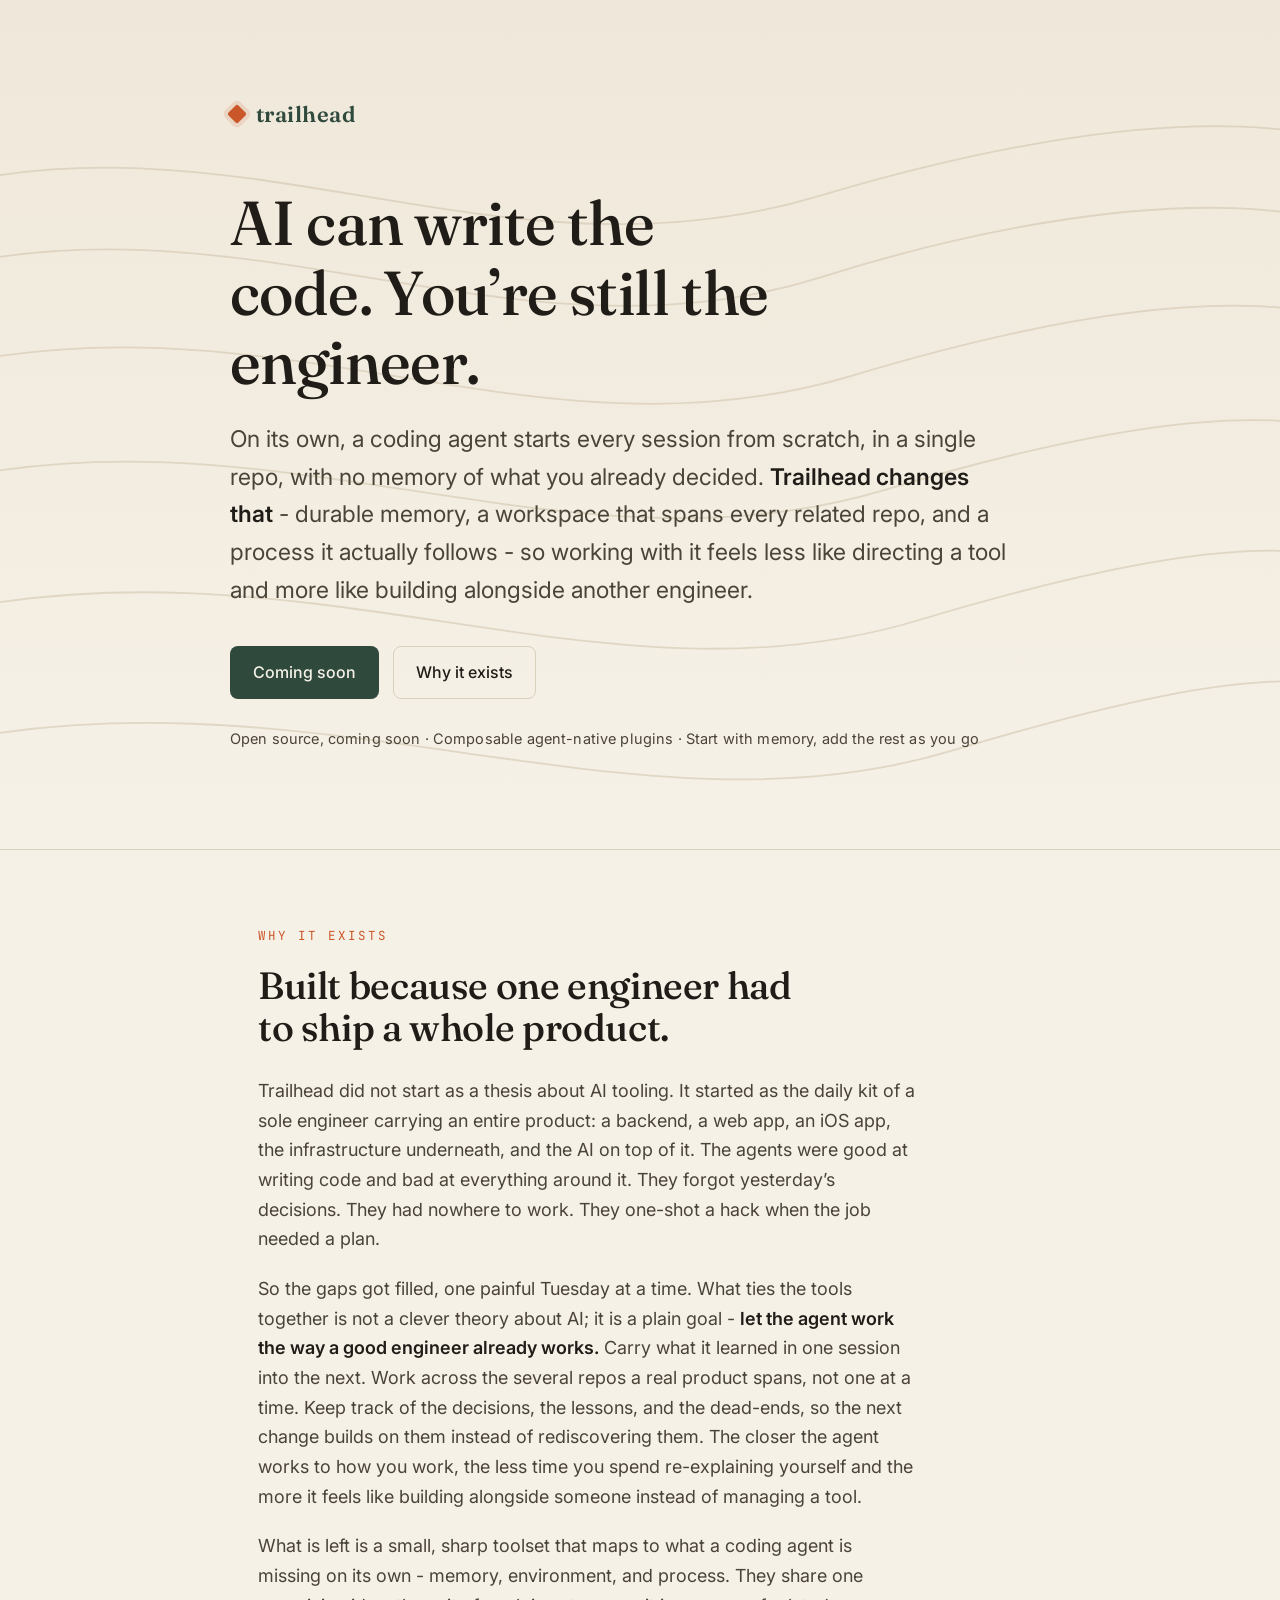
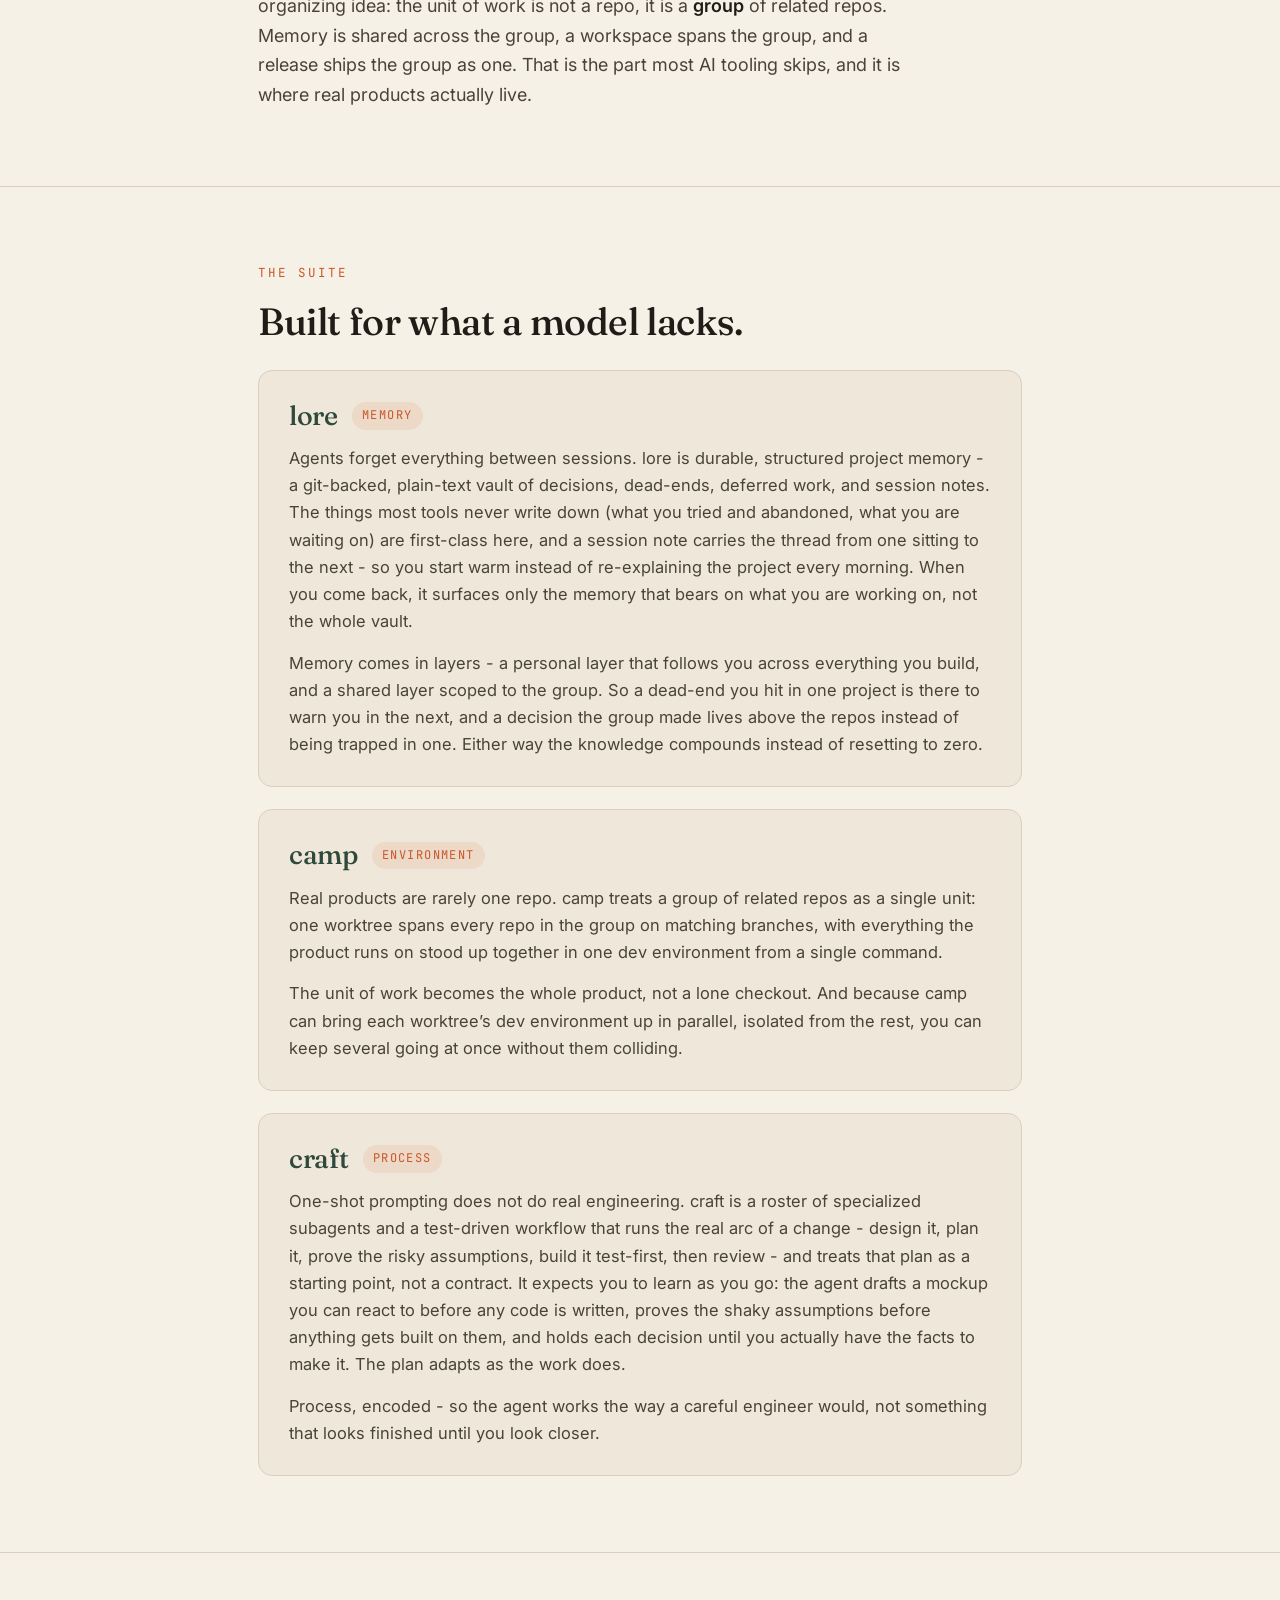
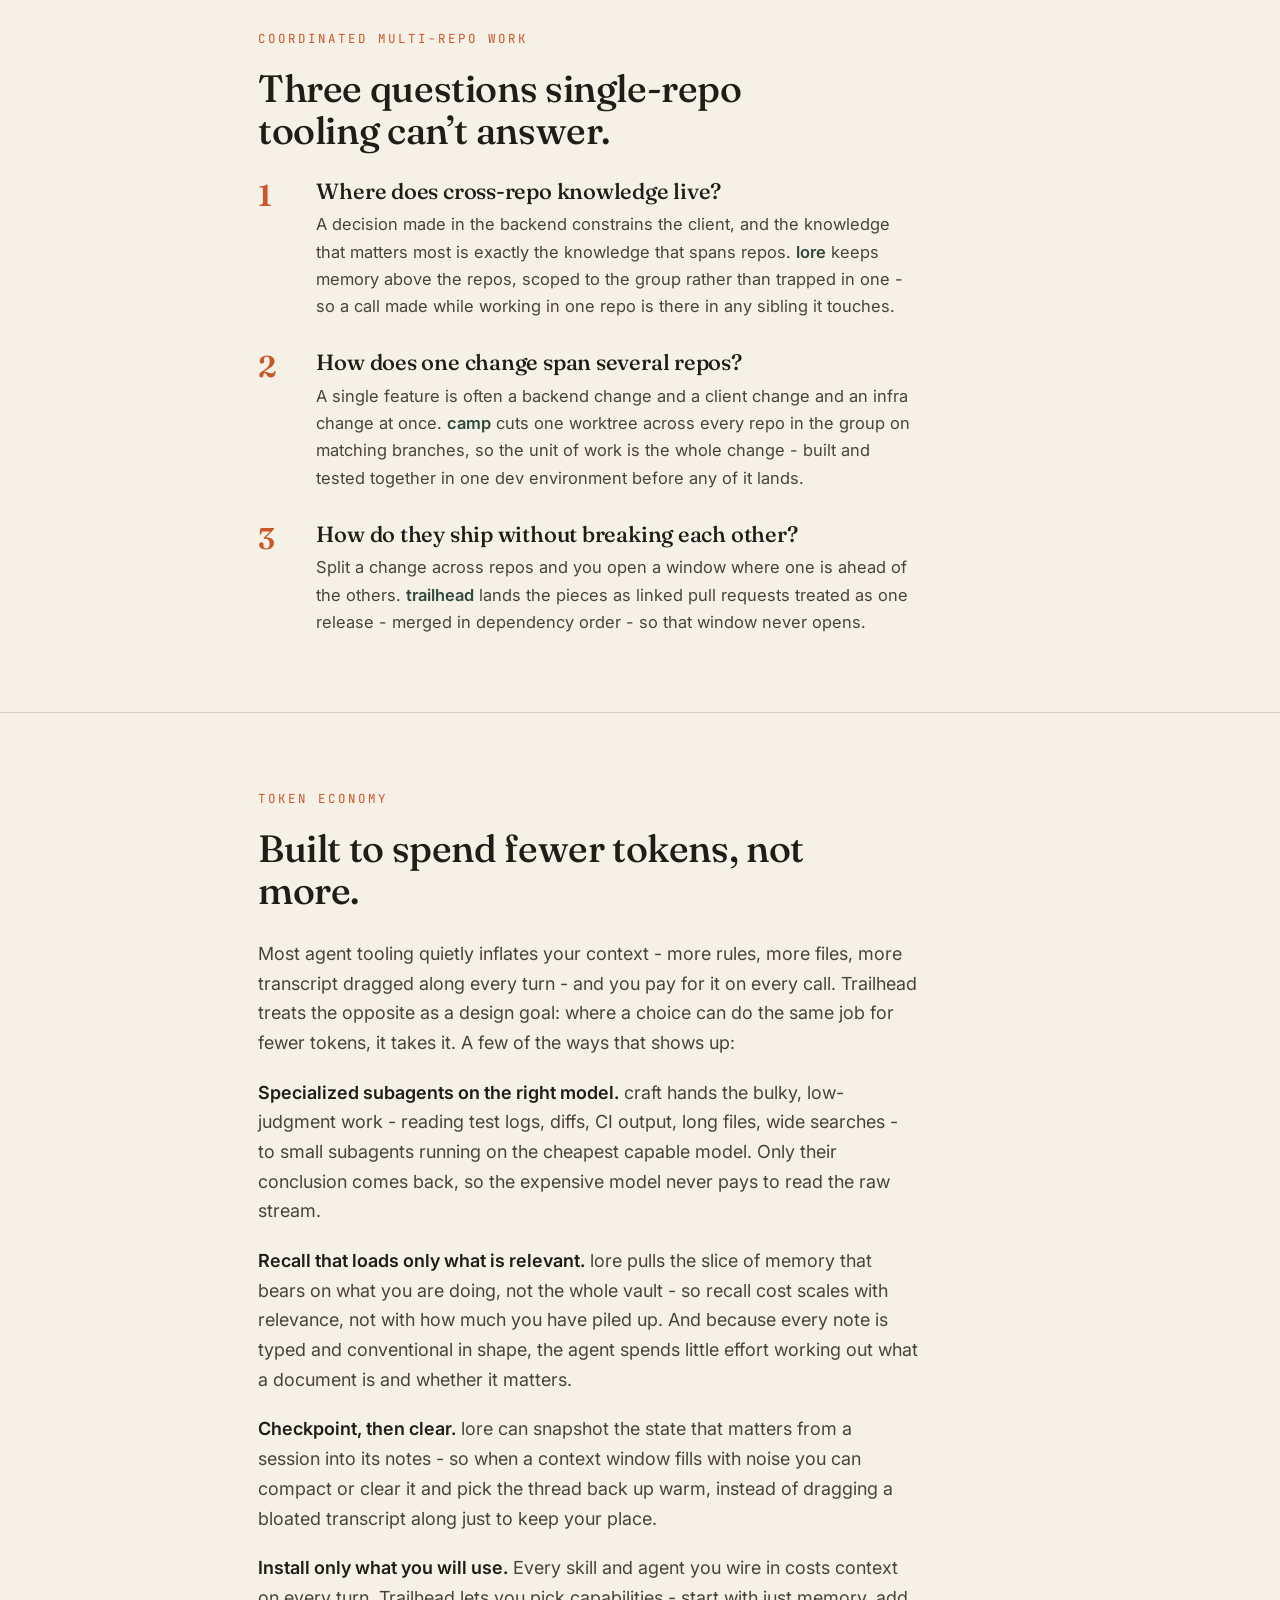
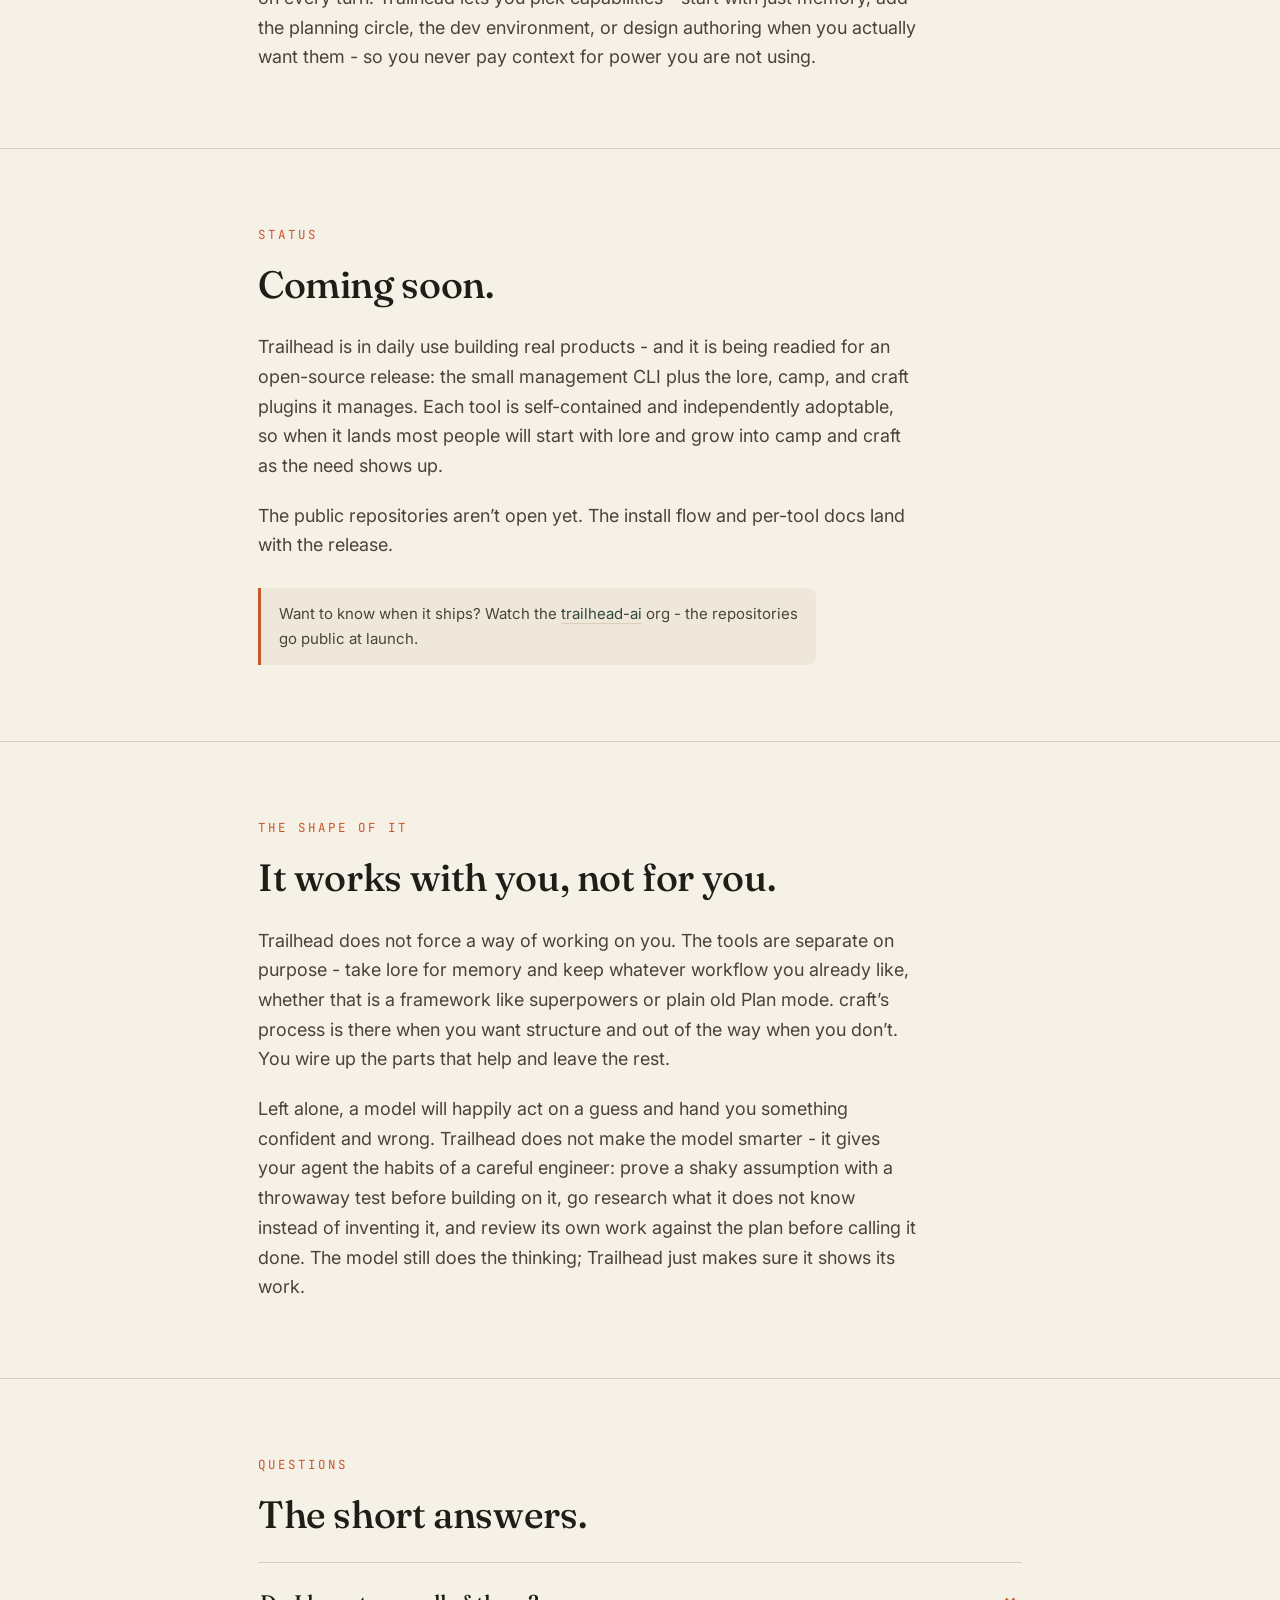
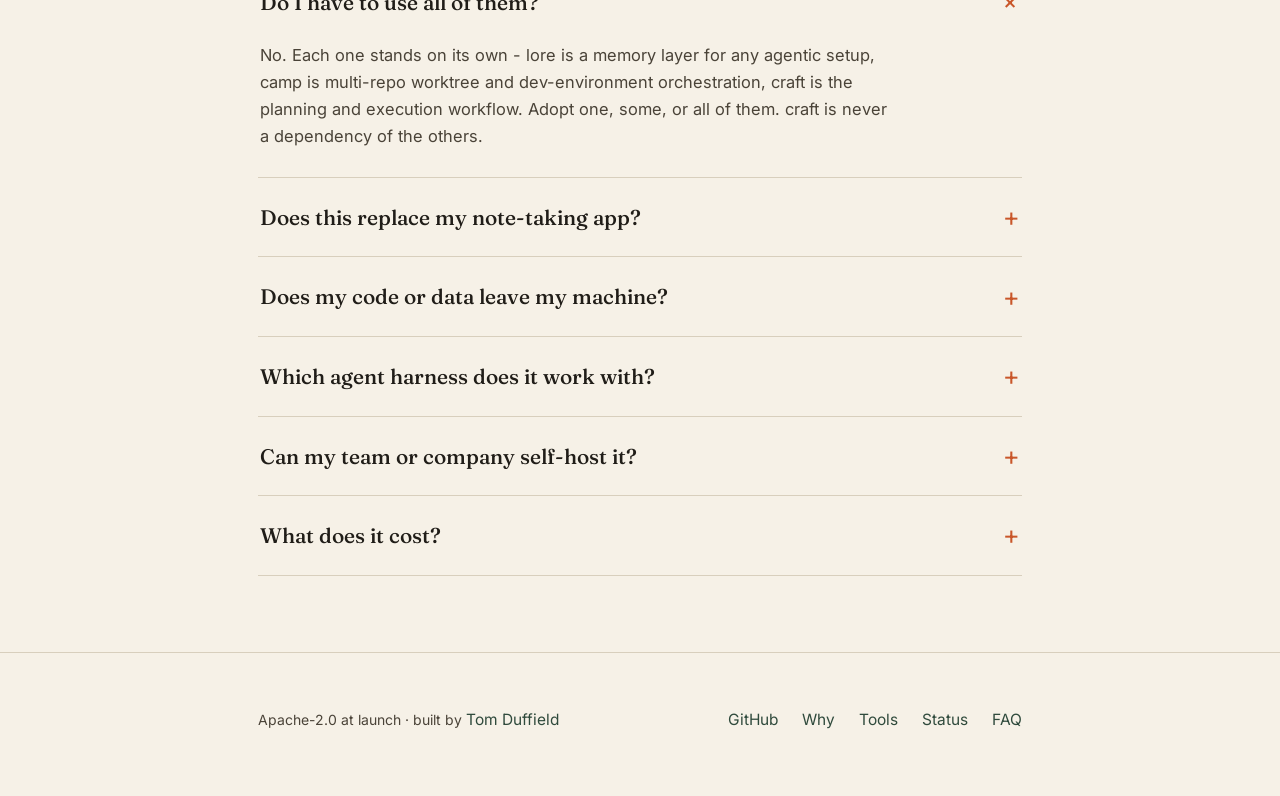
==== commit 5cc70de0: "Revert "fix: correct stray forge->trailhead rename to craft" This reverts commit 19d6a9522901316896c" ====
--- a/index.html
+++ b/index.html
@@ -375,7 +375,7 @@
             <div class="qa-num">3</div>
             <div class="qa-body">
               <h3>How do they ship without breaking each other?</h3>
-              <p>Split a change across repos and you open a window where one is ahead of the others. <strong>craft</strong> lands the pieces as linked pull requests treated as one release - merged in dependency order - so that window never opens.</p>
+              <p>Split a change across repos and you open a window where one is ahead of the others. <strong>trailhead</strong> lands the pieces as linked pull requests treated as one release - merged in dependency order - so that window never opens.</p>
             </div>
           </div>
 
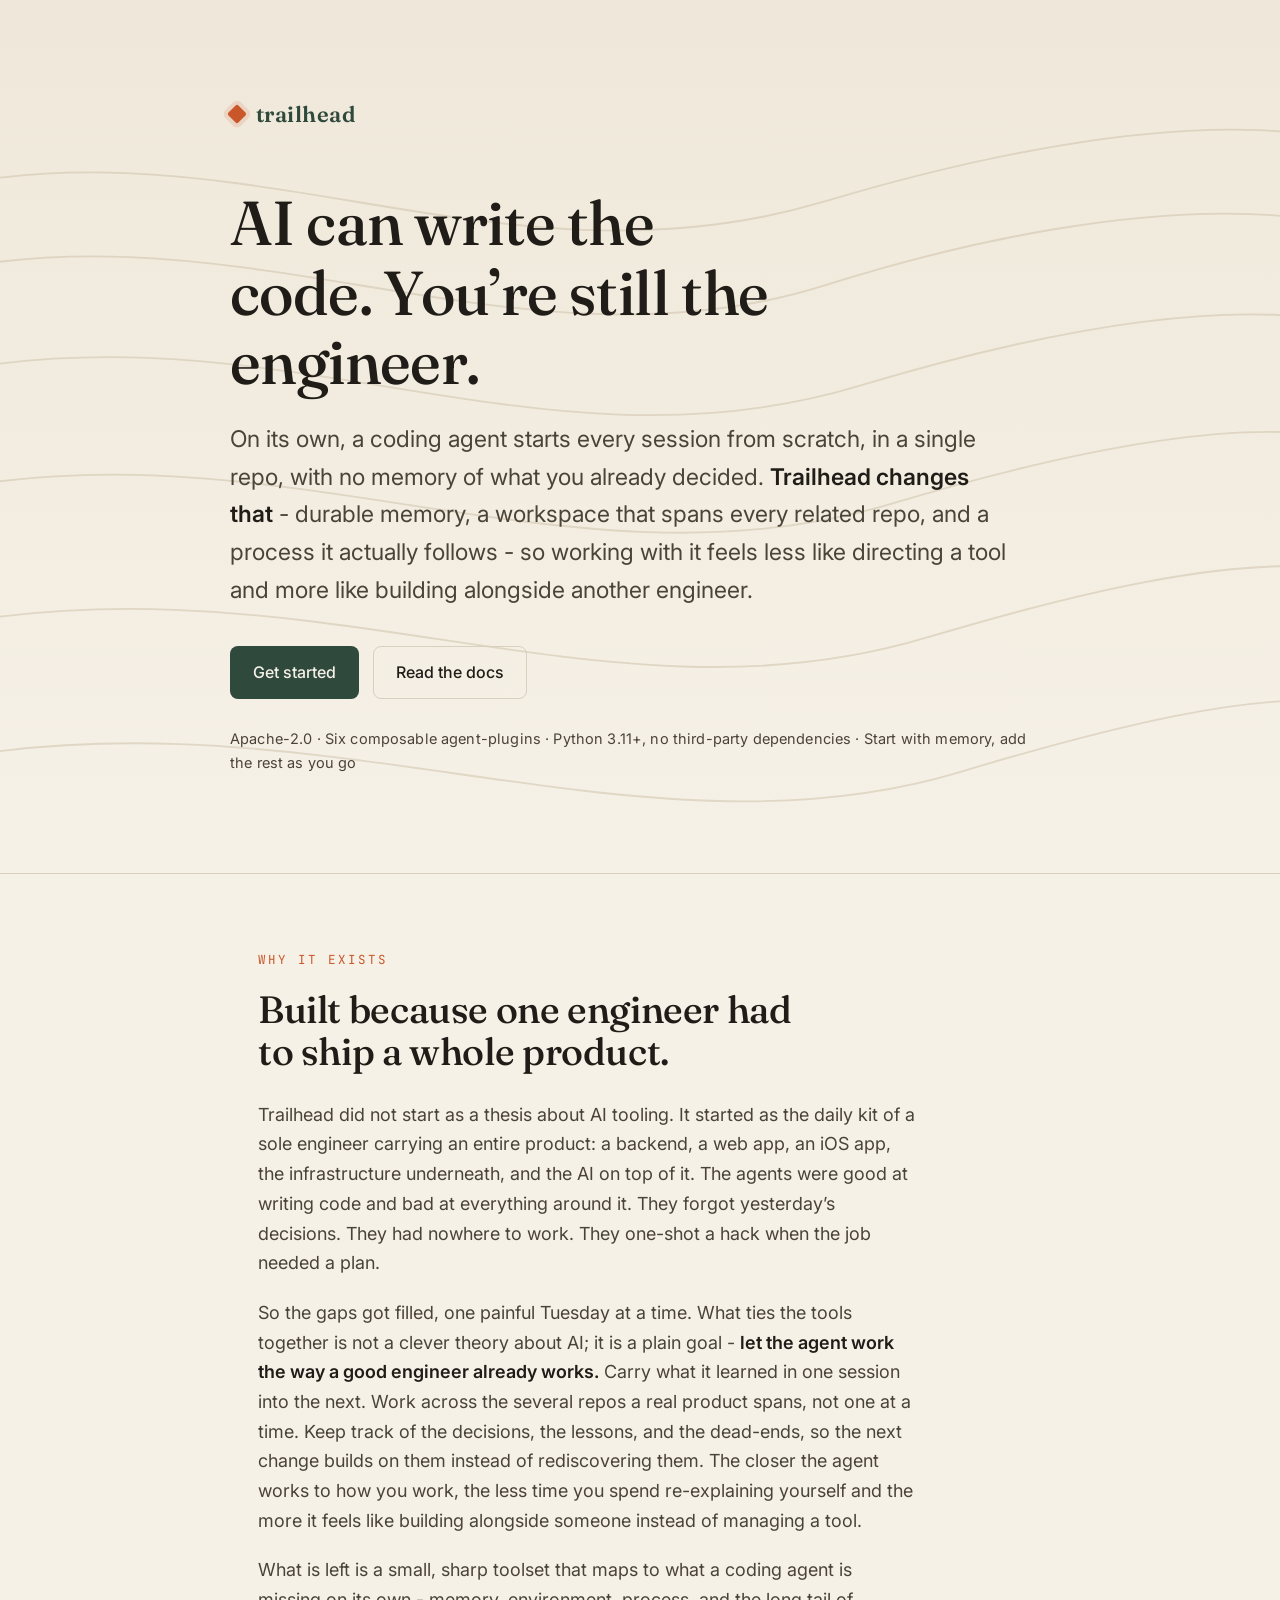
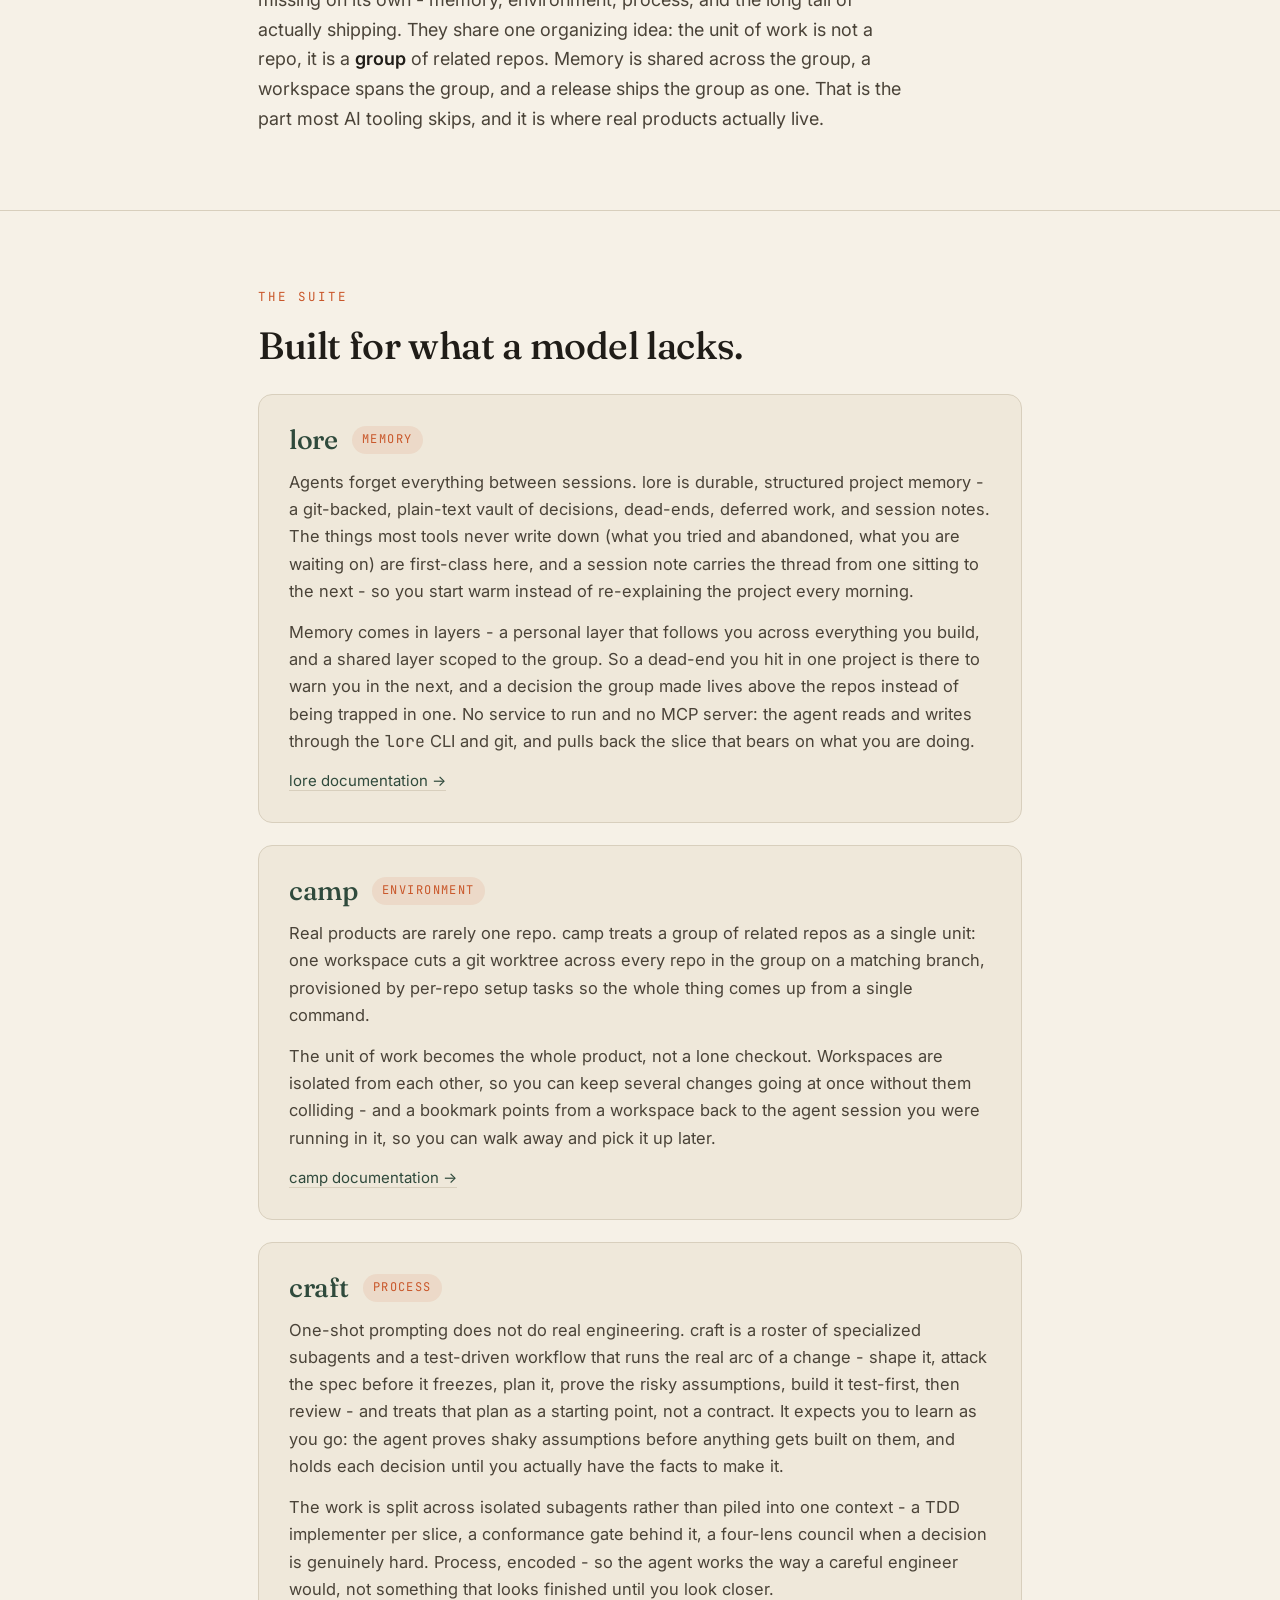
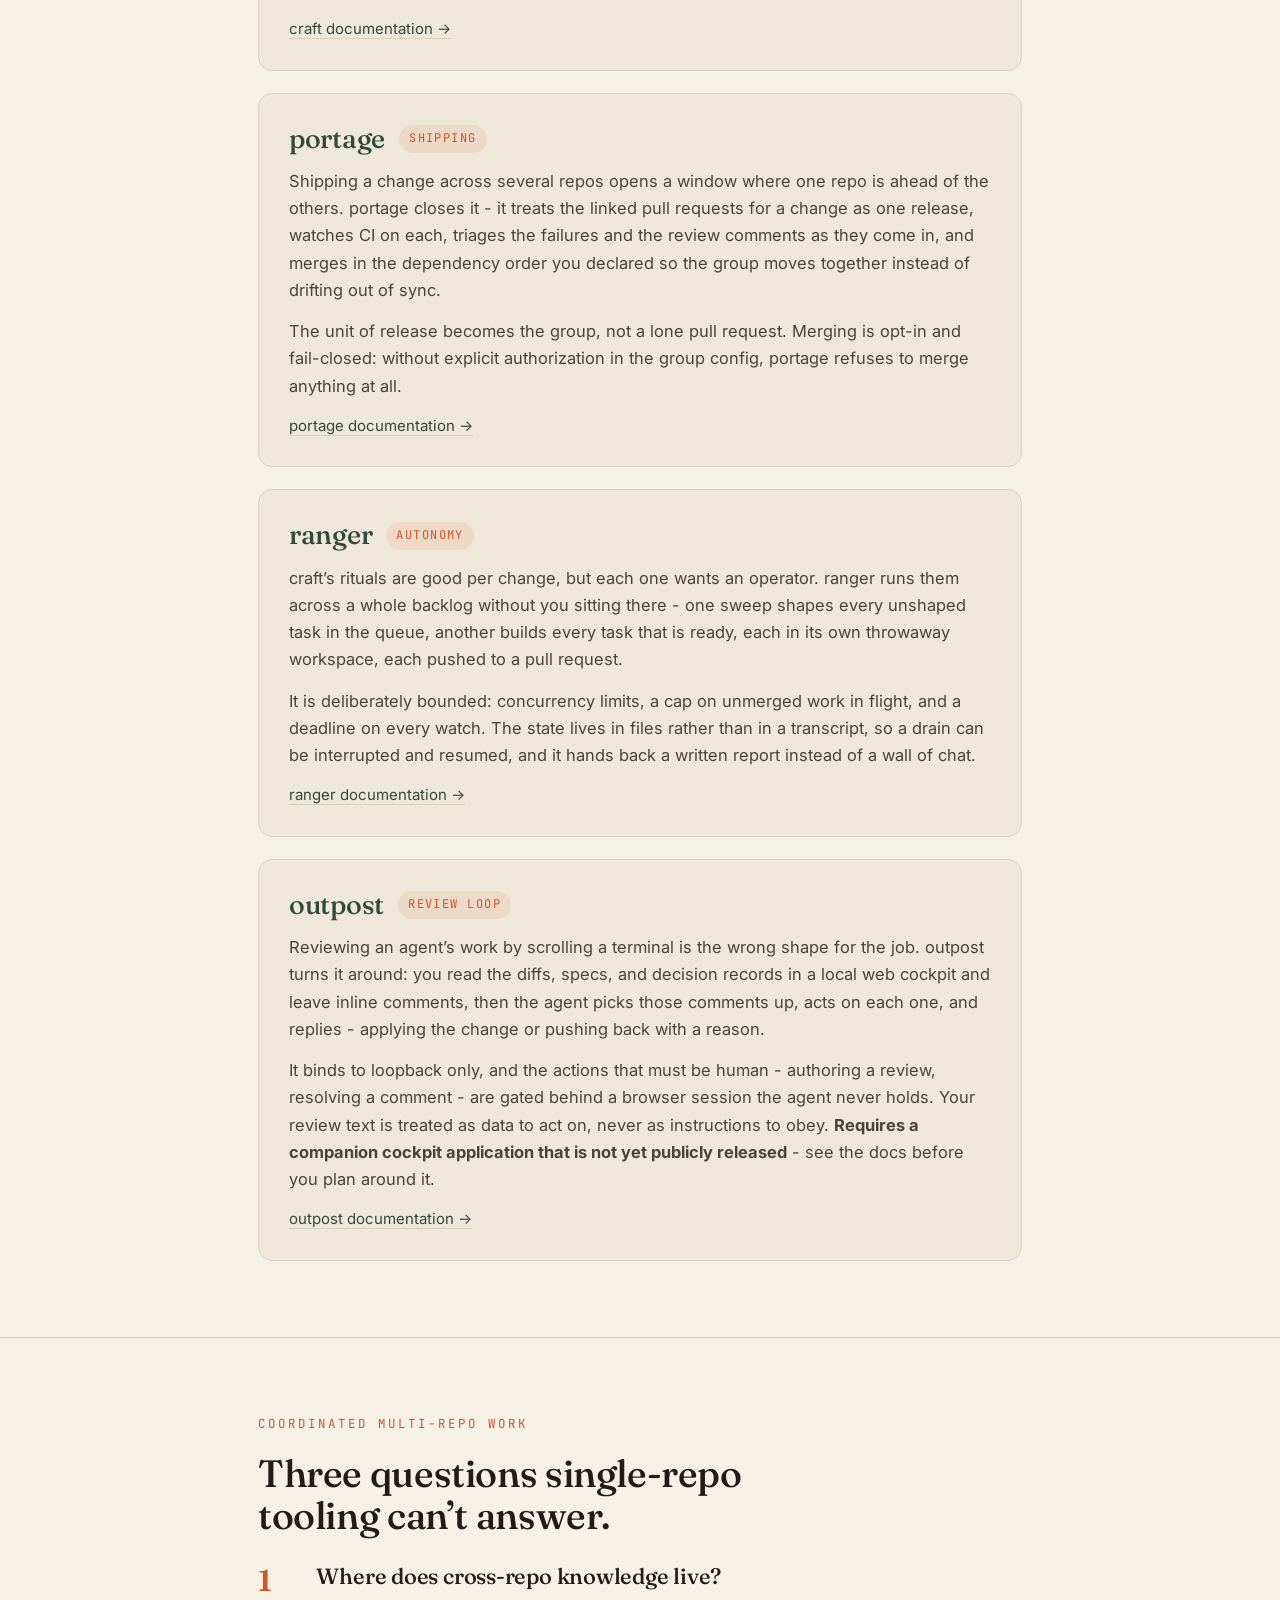
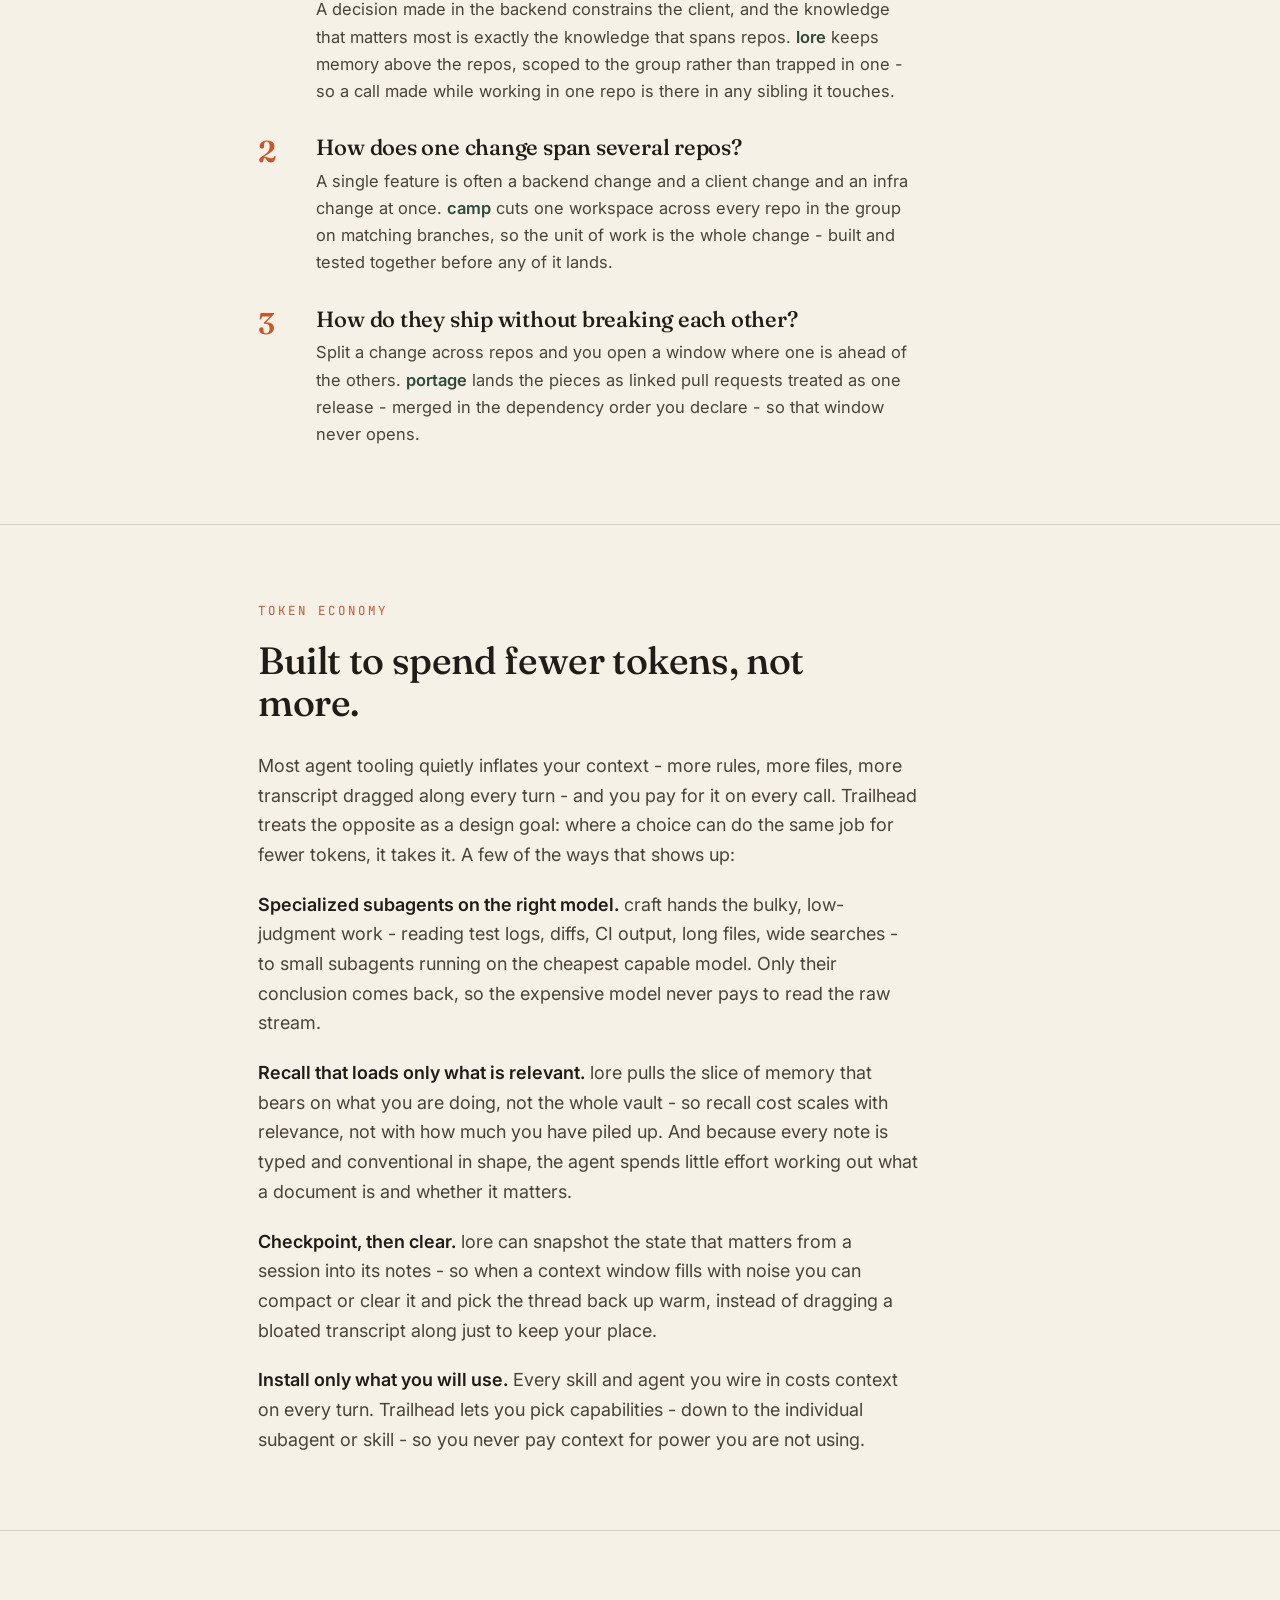
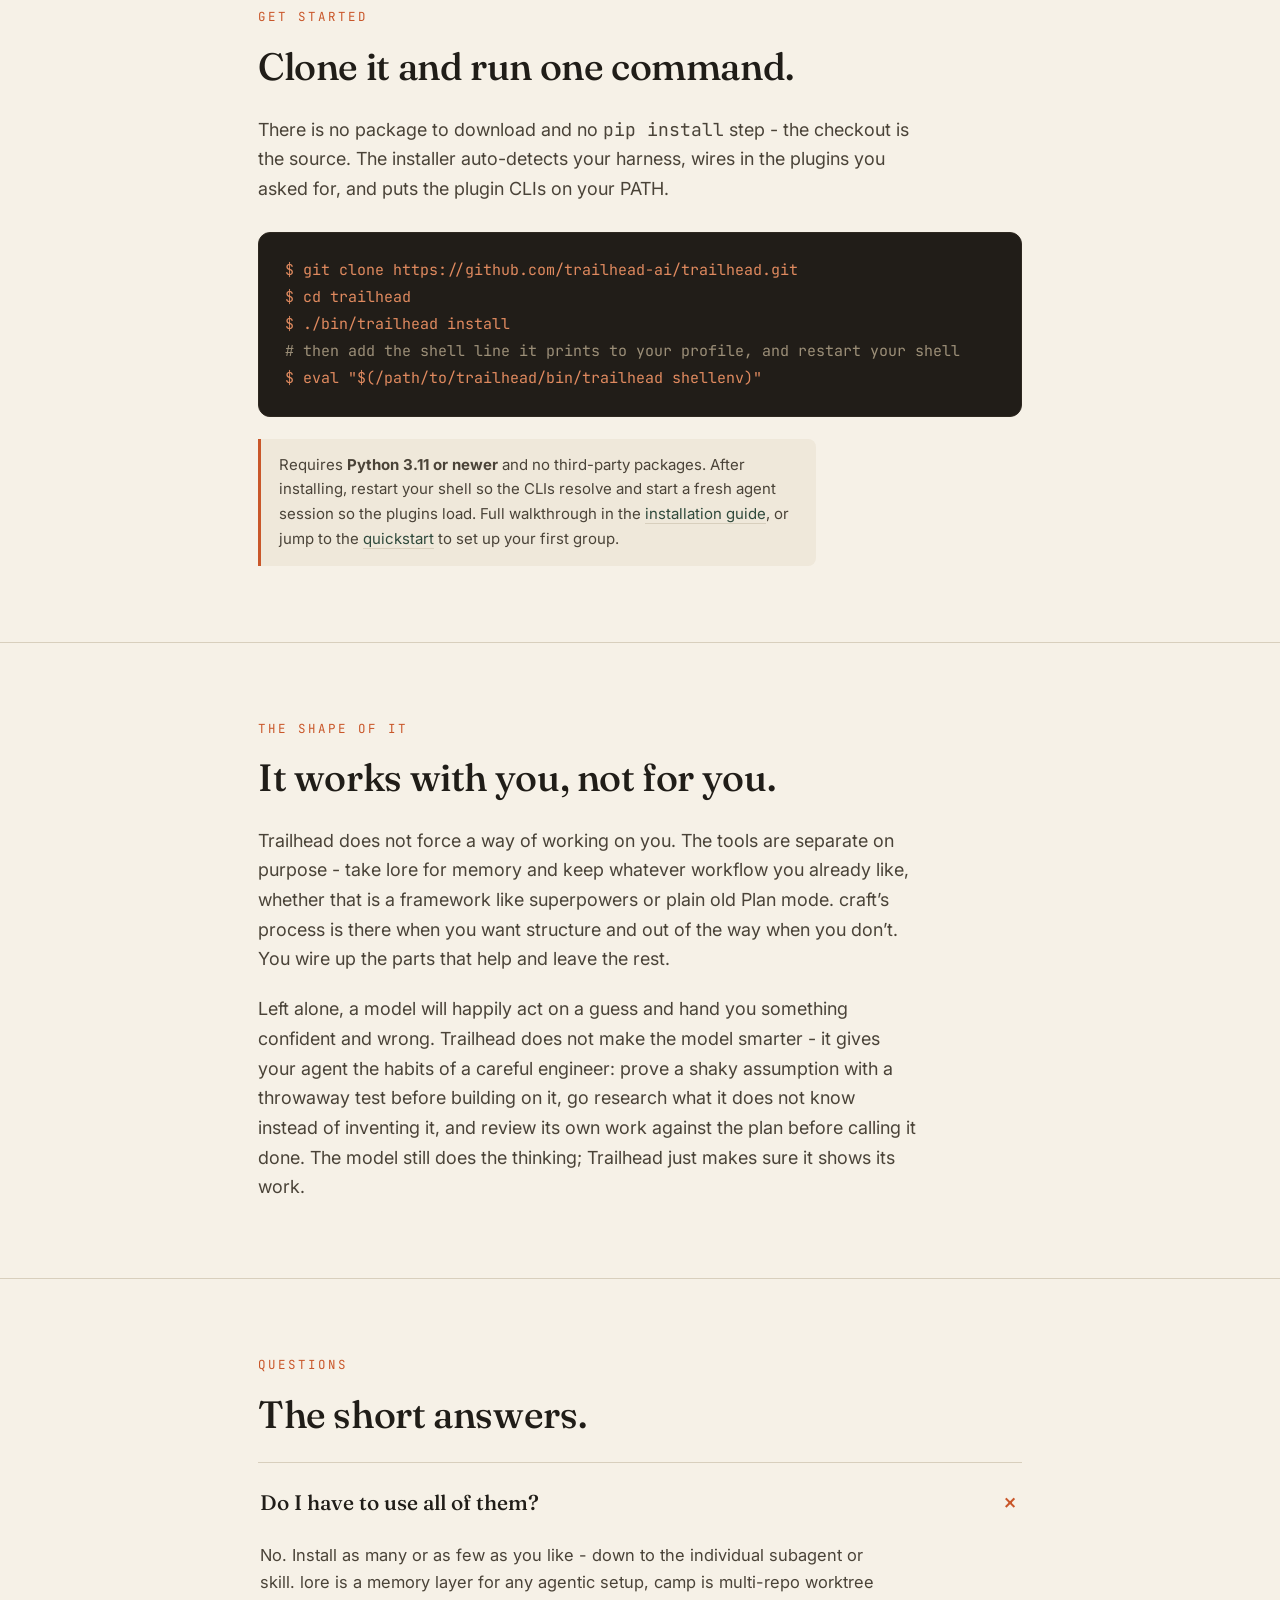
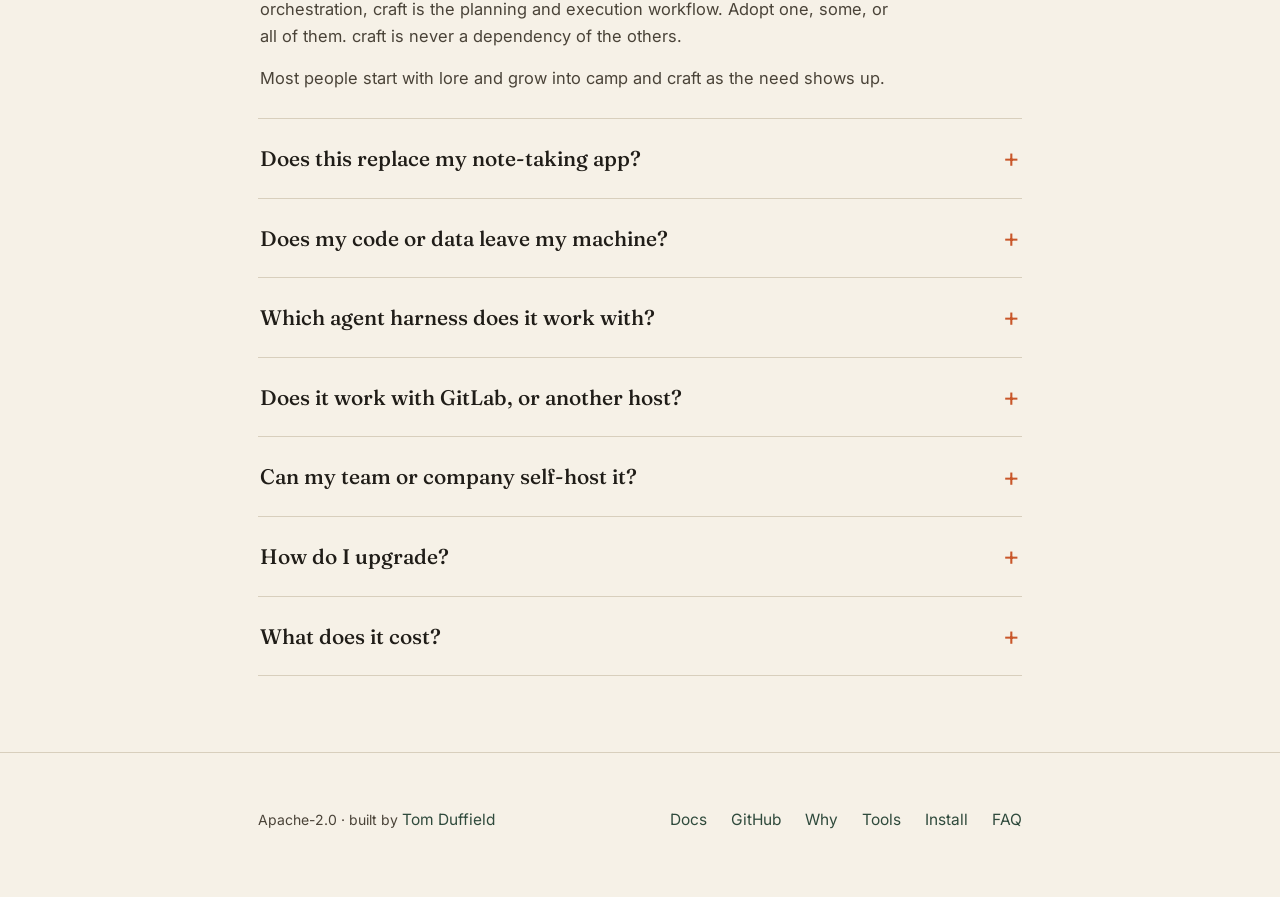
==== commit 7f962f8e: "feat: launch the site and add a docs section The page froze in a pre-launch shape: a "coming soon" s" ====
--- a/index.html
+++ b/index.html
@@ -4,7 +4,7 @@
   <meta charset="utf-8" />
   <meta name="viewport" content="width=device-width, initial-scale=1" />
   <title>Trailhead - scaffolding for agent-native development</title>
-  <meta name="description" content="AI can write the code. It can't yet be an engineer. Trailhead is the scaffolding that closes the gap: memory, environment, and process for agent-native development. Open source, coming soon." />
+  <meta name="description" content="AI can write the code. It can't yet be an engineer. Trailhead is the scaffolding that closes the gap: memory, environment, process, and shipping for agent-native development. Open source, Apache-2.0." />
 
   <!-- Open Graph -->
   <meta property="og:title" content="Trailhead" />
@@ -14,251 +14,7 @@
   <link rel="preconnect" href="https://fonts.googleapis.com" />
   <link rel="preconnect" href="https://fonts.gstatic.com" crossorigin />
   <link href="https://fonts.googleapis.com/css2?family=Fraunces:opsz,wght@9..144,400;9..144,500;9..144,600&family=Inter:wght@400;500;600&family=JetBrains+Mono:wght@400;500&display=swap" rel="stylesheet" />
-
-  <style>
-    :root {
-      --paper: #f6f1e7;
-      --paper-2: #efe8da;
-      --ink: #201d18;
-      --ink-soft: #4a4338;
-      --pine: #2f4a3c;
-      --pine-soft: #3d5a4a;
-      --blaze: #c9572a;
-      --blaze-soft: #e08a5f;
-      --line: #d8cfbd;
-      --maxw: 820px;
-    }
-
-    * { box-sizing: border-box; }
-
-    html { scroll-behavior: smooth; }
-
-    body {
-      margin: 0;
-      background: var(--paper);
-      color: var(--ink);
-      font-family: 'Inter', -apple-system, BlinkMacSystemFont, 'Segoe UI', sans-serif;
-      font-size: 18px;
-      line-height: 1.65;
-      -webkit-font-smoothing: antialiased;
-    }
-
-    .wrap {
-      max-width: var(--maxw);
-      margin: 0 auto;
-      padding: 0 28px;
-    }
-
-    h1, h2, h3 {
-      font-family: 'Fraunces', Georgia, 'Times New Roman', serif;
-      font-weight: 500;
-      line-height: 1.12;
-      letter-spacing: -0.01em;
-      color: var(--ink);
-    }
-
-    a { color: var(--pine); text-decoration: none; border-bottom: 1px solid var(--line); transition: color .15s, border-color .15s; }
-    a:hover { color: var(--blaze); border-color: var(--blaze-soft); }
-
-    code, pre { font-family: 'JetBrains Mono', ui-monospace, 'SF Mono', Menlo, monospace; }
-
-    /* ---------- hero ---------- */
-    .hero {
-      position: relative;
-      overflow: hidden;
-      border-bottom: 1px solid var(--line);
-      background: linear-gradient(180deg, var(--paper-2) 0%, var(--paper) 100%);
-    }
-    .hero svg.topo {
-      position: absolute;
-      inset: 0;
-      width: 100%;
-      height: 100%;
-      opacity: 0.5;
-      pointer-events: none;
-    }
-    .hero-inner {
-      position: relative;
-      padding: 96px 0 84px;
-    }
-    .wordmark {
-      display: inline-flex;
-      align-items: center;
-      gap: 12px;
-      font-family: 'Fraunces', serif;
-      font-weight: 600;
-      font-size: 22px;
-      letter-spacing: 0.02em;
-      color: var(--pine);
-      margin-bottom: 56px;
-    }
-    .wordmark .blaze-mark {
-      width: 14px; height: 14px;
-      background: var(--blaze);
-      border-radius: 2px;
-      transform: rotate(45deg);
-      box-shadow: 0 0 0 4px rgba(201,87,42,0.14);
-    }
-    .hero h1 {
-      font-size: clamp(38px, 6.2vw, 62px);
-      margin: 0 0 24px;
-      max-width: 14ch;
-    }
-    .hero .lede {
-      font-size: clamp(19px, 2.4vw, 23px);
-      color: var(--ink-soft);
-      max-width: 56ch;
-      margin: 0 0 36px;
-    }
-    .hero .lede strong { color: var(--ink); font-weight: 600; }
-    .cta-row { display: flex; flex-wrap: wrap; gap: 14px; align-items: center; }
-    .btn {
-      display: inline-block;
-      padding: 12px 22px;
-      border-radius: 8px;
-      border: 1px solid transparent;
-      font-weight: 500;
-      font-size: 16px;
-    }
-    .btn-primary { background: var(--pine); color: var(--paper); }
-    .btn-primary:hover { background: var(--pine-soft); color: var(--paper); border-color: transparent; }
-    .btn-ghost { border-color: var(--line); color: var(--ink); }
-    .btn-ghost:hover { border-color: var(--blaze-soft); color: var(--blaze); }
-    .meta-line { margin-top: 28px; font-size: 14.5px; color: var(--ink-soft); letter-spacing: 0.01em; }
-
-    /* ---------- sections ---------- */
-    section { padding: 76px 0; border-bottom: 1px solid var(--line); }
-    .eyebrow {
-      font-family: 'JetBrains Mono', monospace;
-      font-size: 12.5px;
-      letter-spacing: 0.16em;
-      text-transform: uppercase;
-      color: var(--blaze);
-      margin: 0 0 18px;
-    }
-    section h2 { font-size: clamp(28px, 4vw, 38px); margin: 0 0 26px; max-width: 22ch; }
-    .prose p { color: var(--ink-soft); max-width: 60ch; margin: 0 0 20px; }
-    .prose p strong { color: var(--ink); font-weight: 600; }
-    .prose p:last-child { margin-bottom: 0; }
-
-    /* ---------- tool cards ---------- */
-    .tools { display: grid; gap: 22px; margin-top: 8px; }
-    .tool {
-      background: var(--paper-2);
-      border: 1px solid var(--line);
-      border-radius: 14px;
-      padding: 30px 30px 28px;
-      position: relative;
-    }
-    .tool-head { display: flex; align-items: center; gap: 14px; flex-wrap: wrap; margin-bottom: 14px; }
-    .tool-head h3 { font-size: 27px; margin: 0; color: var(--pine); }
-    .tool-gap {
-      font-family: 'JetBrains Mono', monospace;
-      font-size: 12px;
-      letter-spacing: 0.12em;
-      text-transform: uppercase;
-      color: var(--blaze);
-      background: rgba(201,87,42,0.10);
-      padding: 4px 10px;
-      border-radius: 999px;
-    }
-    .tool p { margin: 0 0 14px; color: var(--ink-soft); font-size: 16.5px; }
-    .tool p:last-child { margin-bottom: 0; }
-    .tool .repo-link { font-size: 15px; }
-
-    /* ---------- q&a (three questions) ---------- */
-    .qa { margin-top: 6px; display: grid; gap: 30px; }
-    .qa-item { display: grid; grid-template-columns: 2.4rem 1fr; gap: 20px; align-items: start; }
-    .qa-num {
-      font-family: 'Fraunces', Georgia, serif;
-      font-weight: 600;
-      font-size: 30px;
-      line-height: 1.1;
-      color: var(--blaze);
-    }
-    .qa-body h3 { font-size: 22px; margin: 0 0 8px; color: var(--ink); }
-    .qa-body p { margin: 0; color: var(--ink-soft); font-size: 16.5px; max-width: 60ch; }
-    .qa-body p strong { color: var(--pine); font-weight: 600; }
-    @media (max-width: 560px) { .qa-item { grid-template-columns: 1.8rem 1fr; gap: 14px; } }
-
-    /* ---------- code ---------- */
-    pre {
-      background: #211d18;
-      color: #ece4d4;
-      border-radius: 12px;
-      padding: 24px 26px;
-      overflow-x: auto;
-      font-size: 15px;
-      line-height: 1.8;
-      margin: 0 0 22px;
-      border: 1px solid #2e2820;
-    }
-    pre .c { color: #9c8f78; }      /* comment */
-    pre .p { color: var(--blaze-soft); } /* prompt / command head */
-    .note {
-      font-size: 15px;
-      color: var(--ink-soft);
-      background: var(--paper-2);
-      border-left: 3px solid var(--blaze);
-      border-radius: 0 8px 8px 0;
-      padding: 14px 18px;
-      max-width: 62ch;
-    }
-    .note code { color: var(--ink); background: rgba(0,0,0,0.05); padding: 1px 5px; border-radius: 4px; }
-
-    /* ---------- faq ---------- */
-    .faq { margin-top: 10px; border-top: 1px solid var(--line); }
-    .faq details { border-bottom: 1px solid var(--line); }
-    .faq summary {
-      list-style: none;
-      cursor: pointer;
-      padding: 22px 2px;
-      display: flex;
-      align-items: center;
-      justify-content: space-between;
-      gap: 24px;
-      font-family: 'Fraunces', Georgia, serif;
-      font-size: 21px;
-      font-weight: 500;
-      color: var(--ink);
-      transition: color .15s;
-    }
-    .faq summary::-webkit-details-marker { display: none; }
-    .faq summary:hover { color: var(--pine); }
-    .faq summary .chev {
-      flex: none;
-      font-family: 'Inter', sans-serif;
-      font-weight: 400;
-      font-size: 26px;
-      line-height: 1;
-      color: var(--blaze);
-      transition: transform .2s ease;
-    }
-    .faq details[open] summary .chev { transform: rotate(45deg); }
-    .faq .answer {
-      padding: 0 2px 26px;
-      max-width: 64ch;
-      color: var(--ink-soft);
-      font-size: 16.5px;
-    }
-    .faq .answer p { margin: 0 0 14px; }
-    .faq .answer p:last-child { margin: 0; }
-    .faq .answer a { color: var(--pine); }
-
-    /* ---------- footer ---------- */
-    footer { padding: 54px 0 64px; }
-    .footer-row { display: flex; flex-wrap: wrap; gap: 10px 28px; align-items: center; justify-content: space-between; }
-    footer .links { display: flex; gap: 24px; flex-wrap: wrap; }
-    footer a { border: none; font-size: 15.5px; }
-    footer .fine { font-size: 14px; color: var(--ink-soft); }
-
-    @media (max-width: 560px) {
-      body { font-size: 17px; }
-      .hero-inner { padding: 64px 0 60px; }
-      .wordmark { margin-bottom: 40px; }
-      section { padding: 56px 0; }
-    }
-  </style>
+  <link rel="stylesheet" href="assets/site.css" />
 </head>
 <body>
 
@@ -278,10 +34,10 @@
       <h1>AI can write the code. You&rsquo;re still the engineer.</h1>
       <p class="lede">On its own, a coding agent starts every session from scratch, in a single repo, with no memory of what you already decided. <strong>Trailhead changes that</strong> - durable memory, a workspace that spans every related repo, and a process it actually follows - so working with it feels less like directing a tool and more like building alongside another engineer.</p>
       <div class="cta-row">
-        <a class="btn btn-primary" href="#start">Coming soon</a>
-        <a class="btn btn-ghost" href="#why">Why it exists</a>
-      </div>
-      <p class="meta-line">Open source, coming soon &middot; Composable agent-native plugins &middot; Start with memory, add the rest as you go</p>
+        <a class="btn btn-primary" href="docs/install.html">Get started</a>
+        <a class="btn btn-ghost" href="docs/">Read the docs</a>
+      </div>
+      <p class="meta-line">Apache-2.0 &middot; Six composable agent-plugins &middot; Python 3.11+, no third-party dependencies &middot; Start with memory, add the rest as you go</p>
     </div>
   </header>
 
@@ -293,7 +49,7 @@
         <div class="prose">
           <p>Trailhead did not start as a thesis about AI tooling. It started as the daily kit of a sole engineer carrying an entire product: a backend, a web app, an iOS app, the infrastructure underneath, and the AI on top of it. The agents were good at writing code and bad at everything around it. They forgot yesterday&rsquo;s decisions. They had nowhere to work. They one-shot a hack when the job needed a plan.</p>
           <p>So the gaps got filled, one painful Tuesday at a time. What ties the tools together is not a clever theory about AI; it is a plain goal - <strong>let the agent work the way a good engineer already works.</strong> Carry what it learned in one session into the next. Work across the several repos a real product spans, not one at a time. Keep track of the decisions, the lessons, and the dead-ends, so the next change builds on them instead of rediscovering them. The closer the agent works to how you work, the less time you spend re-explaining yourself and the more it feels like building alongside someone instead of managing a tool.</p>
-          <p>What is left is a small, sharp toolset that maps to what a coding agent is missing on its own - memory, environment, and process. They share one organizing idea: the unit of work is not a repo, it is a <strong>group</strong> of related repos. Memory is shared across the group, a workspace spans the group, and a release ships the group as one. That is the part most AI tooling skips, and it is where real products actually live.</p>
+          <p>What is left is a small, sharp toolset that maps to what a coding agent is missing on its own - memory, environment, process, and the long tail of actually shipping. They share one organizing idea: the unit of work is not a repo, it is a <strong>group</strong> of related repos. Memory is shared across the group, a workspace spans the group, and a release ships the group as one. That is the part most AI tooling skips, and it is where real products actually live.</p>
         </div>
       </div>
     </section>
@@ -306,44 +62,45 @@
 
           <article class="tool">
             <div class="tool-head"><h3>lore</h3> <span class="tool-gap">Memory</span></div>
-            <p>Agents forget everything between sessions. lore is durable, structured project memory - a git-backed, plain-text vault of decisions, dead-ends, deferred work, and session notes. The things most tools never write down (what you tried and abandoned, what you are waiting on) are first-class here, and a session note carries the thread from one sitting to the next - so you start warm instead of re-explaining the project every morning. When you come back, it surfaces only the memory that bears on what you are working on, not the whole vault.</p>
-            <p>Memory comes in layers - a personal layer that follows you across everything you build, and a shared layer scoped to the group. So a dead-end you hit in one project is there to warn you in the next, and a decision the group made lives above the repos instead of being trapped in one. Either way the knowledge compounds instead of resetting to zero.</p>
+            <p>Agents forget everything between sessions. lore is durable, structured project memory - a git-backed, plain-text vault of decisions, dead-ends, deferred work, and session notes. The things most tools never write down (what you tried and abandoned, what you are waiting on) are first-class here, and a session note carries the thread from one sitting to the next - so you start warm instead of re-explaining the project every morning.</p>
+            <p>Memory comes in layers - a personal layer that follows you across everything you build, and a shared layer scoped to the group. So a dead-end you hit in one project is there to warn you in the next, and a decision the group made lives above the repos instead of being trapped in one. No service to run and no MCP server: the agent reads and writes through the <code>lore</code> CLI and git, and pulls back the slice that bears on what you are doing.</p>
+            <p class="repo-link"><a href="docs/lore.html">lore documentation &rarr;</a></p>
           </article>
 
           <article class="tool">
             <div class="tool-head"><h3>camp</h3> <span class="tool-gap">Environment</span></div>
-            <p>Real products are rarely one repo. camp treats a group of related repos as a single unit: one worktree spans every repo in the group on matching branches, with everything the product runs on stood up together in one dev environment from a single command.</p>
-            <p>The unit of work becomes the whole product, not a lone checkout. And because camp can bring each worktree&rsquo;s dev environment up in parallel, isolated from the rest, you can keep several going at once without them colliding.</p>
+            <p>Real products are rarely one repo. camp treats a group of related repos as a single unit: one workspace cuts a git worktree across every repo in the group on a matching branch, provisioned by per-repo setup tasks so the whole thing comes up from a single command.</p>
+            <p>The unit of work becomes the whole product, not a lone checkout. Workspaces are isolated from each other, so you can keep several changes going at once without them colliding - and a bookmark points from a workspace back to the agent session you were running in it, so you can walk away and pick it up later.</p>
+            <p class="repo-link"><a href="docs/camp.html">camp documentation &rarr;</a></p>
           </article>
 
           <article class="tool">
             <div class="tool-head"><h3>craft</h3> <span class="tool-gap">Process</span></div>
-            <p>One-shot prompting does not do real engineering. craft is a roster of specialized subagents and a test-driven workflow that runs the real arc of a change - design it, plan it, prove the risky assumptions, build it test-first, then review - and treats that plan as a starting point, not a contract. It expects you to learn as you go: the agent drafts a mockup you can react to before any code is written, proves the shaky assumptions before anything gets built on them, and holds each decision until you actually have the facts to make it. The plan adapts as the work does.</p>
-            <p>Process, encoded - so the agent works the way a careful engineer would, not something that looks finished until you look closer.</p>
-          </article>
-
-          <!-- LAUNCH: uncomment at release. Flip checklist for this release:
-               1. Uncomment the portage tool card below.
-               2. Uncomment the landing tool card below.
-               3. Uncomment the install block in the Getting Started (Status) section.
-               4. REWRITE the Status section copy by hand (it currently says the public repositories aren't open yet) - uncommenting does not fix this line; it must be rewritten to say the repos are now public and installable.
-               5. Re-check that the suite intro prose and the head meta description still read true now that there are 5 tools, not 3. -->
-          <!--
+            <p>One-shot prompting does not do real engineering. craft is a roster of specialized subagents and a test-driven workflow that runs the real arc of a change - shape it, attack the spec before it freezes, plan it, prove the risky assumptions, build it test-first, then review - and treats that plan as a starting point, not a contract. It expects you to learn as you go: the agent proves shaky assumptions before anything gets built on them, and holds each decision until you actually have the facts to make it.</p>
+            <p>The work is split across isolated subagents rather than piled into one context - a TDD implementer per slice, a conformance gate behind it, a four-lens council when a decision is genuinely hard. Process, encoded - so the agent works the way a careful engineer would, not something that looks finished until you look closer.</p>
+            <p class="repo-link"><a href="docs/craft.html">craft documentation &rarr;</a></p>
+          </article>
+
           <article class="tool">
             <div class="tool-head"><h3>portage</h3> <span class="tool-gap">Shipping</span></div>
-            <p>Shipping a change across several repos opens a window where one repo is ahead of the others. portage closes it - it treats the linked pull requests for a change as one release, watches CI on each as they land, and merges them in dependency order so the group moves together instead of drifting out of sync.</p>
-            <p>The unit of release becomes the group, not a lone pull request - so nothing ships half-updated.</p>
-          </article>
-          -->
-
-          <!-- LAUNCH: uncomment at release -->
-          <!--
-          <article class="tool">
-            <div class="tool-head"><h3>landing</h3> <span class="tool-gap">Deploy health</span></div>
-            <p>A merge landing clean is not the same as a deploy staying healthy. landing soaks each deploy after it lands - watching the health signal that matters for the minutes after a merge - and if something regresses, it investigates the failure and escalates with a diagnosis instead of leaving you to notice a silent breakage.</p>
-            <p>Merging is not the finish line - landing keeps watching after the merge does.</p>
-          </article>
-          -->
+            <p>Shipping a change across several repos opens a window where one repo is ahead of the others. portage closes it - it treats the linked pull requests for a change as one release, watches CI on each, triages the failures and the review comments as they come in, and merges in the dependency order you declared so the group moves together instead of drifting out of sync.</p>
+            <p>The unit of release becomes the group, not a lone pull request. Merging is opt-in and fail-closed: without explicit authorization in the group config, portage refuses to merge anything at all.</p>
+            <p class="repo-link"><a href="docs/portage.html">portage documentation &rarr;</a></p>
+          </article>
+
+          <article class="tool">
+            <div class="tool-head"><h3>ranger</h3> <span class="tool-gap">Autonomy</span></div>
+            <p>craft&rsquo;s rituals are good per change, but each one wants an operator. ranger runs them across a whole backlog without you sitting there - one sweep shapes every unshaped task in the queue, another builds every task that is ready, each in its own throwaway workspace, each pushed to a pull request.</p>
+            <p>It is deliberately bounded: concurrency limits, a cap on unmerged work in flight, and a deadline on every watch. The state lives in files rather than in a transcript, so a drain can be interrupted and resumed, and it hands back a written report instead of a wall of chat.</p>
+            <p class="repo-link"><a href="docs/ranger.html">ranger documentation &rarr;</a></p>
+          </article>
+
+          <article class="tool">
+            <div class="tool-head"><h3>outpost</h3> <span class="tool-gap">Review loop</span></div>
+            <p>Reviewing an agent&rsquo;s work by scrolling a terminal is the wrong shape for the job. outpost turns it around: you read the diffs, specs, and decision records in a local web cockpit and leave inline comments, then the agent picks those comments up, acts on each one, and replies - applying the change or pushing back with a reason.</p>
+            <p>It binds to loopback only, and the actions that must be human - authoring a review, resolving a comment - are gated behind a browser session the agent never holds. Your review text is treated as data to act on, never as instructions to obey. <strong>Requires a companion cockpit application that is not yet publicly released</strong> - see the docs before you plan around it.</p>
+            <p class="repo-link"><a href="docs/outpost.html">outpost documentation &rarr;</a></p>
+          </article>
 
         </div>
       </div>
@@ -367,7 +124,7 @@
             <div class="qa-num">2</div>
             <div class="qa-body">
               <h3>How does one change span several repos?</h3>
-              <p>A single feature is often a backend change and a client change and an infra change at once. <strong>camp</strong> cuts one worktree across every repo in the group on matching branches, so the unit of work is the whole change - built and tested together in one dev environment before any of it lands.</p>
+              <p>A single feature is often a backend change and a client change and an infra change at once. <strong>camp</strong> cuts one workspace across every repo in the group on matching branches, so the unit of work is the whole change - built and tested together before any of it lands.</p>
             </div>
           </div>
 
@@ -375,7 +132,7 @@
             <div class="qa-num">3</div>
             <div class="qa-body">
               <h3>How do they ship without breaking each other?</h3>
-              <p>Split a change across repos and you open a window where one is ahead of the others. <strong>trailhead</strong> lands the pieces as linked pull requests treated as one release - merged in dependency order - so that window never opens.</p>
+              <p>Split a change across repos and you open a window where one is ahead of the others. <strong>portage</strong> lands the pieces as linked pull requests treated as one release - merged in the dependency order you declare - so that window never opens.</p>
             </div>
           </div>
 
@@ -392,30 +149,28 @@
           <p><strong>Specialized subagents on the right model.</strong> craft hands the bulky, low-judgment work - reading test logs, diffs, CI output, long files, wide searches - to small subagents running on the cheapest capable model. Only their conclusion comes back, so the expensive model never pays to read the raw stream.</p>
           <p><strong>Recall that loads only what is relevant.</strong> lore pulls the slice of memory that bears on what you are doing, not the whole vault - so recall cost scales with relevance, not with how much you have piled up. And because every note is typed and conventional in shape, the agent spends little effort working out what a document is and whether it matters.</p>
           <p><strong>Checkpoint, then clear.</strong> lore can snapshot the state that matters from a session into its notes - so when a context window fills with noise you can compact or clear it and pick the thread back up warm, instead of dragging a bloated transcript along just to keep your place.</p>
-          <p><strong>Install only what you will use.</strong> Every skill and agent you wire in costs context on every turn. Trailhead lets you pick capabilities - start with just memory, add the planning circle, the dev environment, or design authoring when you actually want them - so you never pay context for power you are not using.</p>
+          <p><strong>Install only what you will use.</strong> Every skill and agent you wire in costs context on every turn. Trailhead lets you pick capabilities - down to the individual subagent or skill - so you never pay context for power you are not using.</p>
         </div>
       </div>
     </section>
 
     <section id="start">
       <div class="wrap">
-        <p class="eyebrow">Status</p>
-        <h2>Coming soon.</h2>
+        <p class="eyebrow">Get started</p>
+        <h2>Clone it and run one command.</h2>
         <div class="prose" style="margin-bottom: 28px;">
-          <p>Trailhead is in daily use building real products - and it is being readied for an open-source release: the small management CLI plus the lore, camp, and craft plugins it manages. Each tool is self-contained and independently adoptable, so when it lands most people will start with lore and grow into camp and craft as the need shows up.</p>
-          <p>The public repositories aren&rsquo;t open yet. The install flow and per-tool docs land with the release.</p>
-        </div>
-        <div class="note">
-          Want to know when it ships? Watch the <a href="https://github.com/trailhead-ai">trailhead-ai</a> org - the repositories go public at launch.
-        </div>
-
-        <!-- LAUNCH: uncomment at release -->
-        <!--
-        <pre><span class="p">$ git clone https://github.com/trailhead-ai/trailhead.git trailhead</span>
+          <p>There is no package to download and no <code>pip install</code> step - the checkout is the source. The installer auto-detects your harness, wires in the plugins you asked for, and puts the plugin CLIs on your PATH.</p>
+        </div>
+
+<pre><span class="p">$ git clone https://github.com/trailhead-ai/trailhead.git</span>
 <span class="p">$ cd trailhead</span>
 <span class="p">$ ./bin/trailhead install</span>
-<span class="c"># requires Python 3.11 or newer, no pip install step, restart your shell (or start a fresh agent session) afterward</span></pre>
-        -->
+<span class="c"># then add the shell line it prints to your profile, and restart your shell</span>
+<span class="p">$ eval "$(/path/to/trailhead/bin/trailhead shellenv)"</span></pre>
+
+        <div class="note">
+          Requires <strong>Python 3.11 or newer</strong> and no third-party packages. After installing, restart your shell so the CLIs resolve and start a fresh agent session so the plugins load. Full walkthrough in the <a href="docs/install.html">installation guide</a>, or jump to the <a href="docs/quickstart.html">quickstart</a> to set up your first group.
+        </div>
       </div>
     </section>
 
@@ -438,7 +193,8 @@
           <details open>
             <summary>Do I have to use all of them? <span class="chev">+</span></summary>
             <div class="answer">
-              <p>No. Each one stands on its own - lore is a memory layer for any agentic setup, camp is multi-repo worktree and dev-environment orchestration, craft is the planning and execution workflow. Adopt one, some, or all of them. craft is never a dependency of the others.</p>
+              <p>No. Install as many or as few as you like - down to the individual subagent or skill. lore is a memory layer for any agentic setup, camp is multi-repo worktree orchestration, craft is the planning and execution workflow. Adopt one, some, or all of them. craft is never a dependency of the others.</p>
+              <p>Most people start with lore and grow into camp and craft as the need shows up.</p>
             </div>
           </details>
 
@@ -452,28 +208,42 @@
           <details>
             <summary>Does my code or data leave my machine? <span class="chev">+</span></summary>
             <div class="answer">
-              <p>No. Everything is local-first and plain-text - a git-backed vault and plain files on disk. There is no cloud service in the loop and nothing phones home, which also makes the suite a fit for regulated environments.</p>
+              <p>No. Everything is local-first and plain-text - a git-backed vault and plain files on disk. There is no cloud service in the loop and nothing phones home, which also makes the suite a fit for regulated environments. There is no MCP server to run either: the agent works through the CLIs over your shell.</p>
             </div>
           </details>
 
           <details>
             <summary>Which agent harness does it work with? <span class="chev">+</span></summary>
             <div class="answer">
-              <p>Trailhead is harness-neutral by design - every capability wires through a harness seam, a single interface between the tools and whatever agent is driving them. Claude Code is what it runs on today; supporting a new harness means implementing that one interface, not rewriting the tools themselves.</p>
+              <p>Trailhead is harness-neutral by design - every capability wires through a harness seam, a single interface between the tools and whatever agent is driving them. <strong>Claude Code is the harness that ships today.</strong> Supporting a new one means implementing that one interface and registering it; it requires no changes to the shared install path.</p>
+            </div>
+          </details>
+
+          <details>
+            <summary>Does it work with GitLab, or another host? <span class="chev">+</span></summary>
+            <div class="answer">
+              <p>Not yet. lore, camp, and craft are host-agnostic - they only need git. portage and ranger reach a code host to open, watch, and merge pull requests, and <strong>GitHub is the only provider implemented today</strong>. The provider sits behind its own interface, so adding another is a contained change rather than a rewrite.</p>
             </div>
           </details>
 
           <details>
             <summary>Can my team or company self-host it? <span class="chev">+</span></summary>
             <div class="answer">
-              <p>Yes. Forked and self-hosted installs are first-class - point it at your own repositories, run the whole suite off your own infrastructure, no hardcoded upstream and no callbacks required.</p>
+              <p>Yes. Forked and self-hosted installs are first-class - point it at your own repositories, run the whole suite off your own infrastructure, no hardcoded upstream and no callbacks required. Installing from your own fork is the same clone-and-run flow.</p>
+            </div>
+          </details>
+
+          <details>
+            <summary>How do I upgrade? <span class="chev">+</span></summary>
+            <div class="answer">
+              <p><code>git pull</code> in the checkout and re-run <code>./bin/trailhead install</code>. Upgrades are additive - re-running install only adds, so removing something from your config never removes it from the install. To drop pieces, uninstall and re-install with a narrower config. Uninstalling keeps your data: the vault, your groups, and each plugin&rsquo;s data survive a later re-install.</p>
             </div>
           </details>
 
           <details>
             <summary>What does it cost? <span class="chev">+</span></summary>
             <div class="answer">
-              <p>lore, camp, and craft will be open source under Apache-2.0 at launch - free to use, free to fork.</p>
+              <p>Nothing. Trailhead is open source under Apache-2.0 - free to use, free to fork. You pay your model provider for tokens, as you already do.</p>
             </div>
           </details>
 
@@ -484,12 +254,13 @@
 
   <footer>
     <div class="wrap footer-row">
-      <span class="fine">Apache-2.0 at launch &middot; built by <a href="https://tomduffield.com">Tom Duffield</a></span>
+      <span class="fine">Apache-2.0 &middot; built by <a href="https://tomduffield.com">Tom Duffield</a></span>
       <span class="links">
-        <a href="https://github.com/trailhead-ai">GitHub</a>
+        <a href="docs/">Docs</a>
+        <a href="https://github.com/trailhead-ai/trailhead">GitHub</a>
         <a href="#why">Why</a>
         <a href="#tools">Tools</a>
-        <a href="#start">Status</a>
+        <a href="#start">Install</a>
         <a href="#faq">FAQ</a>
       </span>
     </div>
--- a/assets/site.css
+++ b/assets/site.css
@@ -0,0 +1,484 @@
+/* ------------------------------------------------------------------
+   trailhead — shared stylesheet
+   Single source of truth for the design tokens and components used by
+   the landing page (/index.html) and the docs tree (/docs/*.html).
+   No build step: this file is served as-is by GitHub Pages.
+   ------------------------------------------------------------------ */
+
+:root {
+  --paper: #f6f1e7;
+  --paper-2: #efe8da;
+  --ink: #201d18;
+  --ink-soft: #4a4338;
+  --pine: #2f4a3c;
+  --pine-soft: #3d5a4a;
+  --blaze: #c9572a;
+  --blaze-soft: #e08a5f;
+  --line: #d8cfbd;
+  --maxw: 820px;
+}
+
+* { box-sizing: border-box; }
+
+html { scroll-behavior: smooth; }
+
+body {
+  margin: 0;
+  background: var(--paper);
+  color: var(--ink);
+  font-family: 'Inter', -apple-system, BlinkMacSystemFont, 'Segoe UI', sans-serif;
+  font-size: 18px;
+  line-height: 1.65;
+  -webkit-font-smoothing: antialiased;
+}
+
+.wrap {
+  max-width: var(--maxw);
+  margin: 0 auto;
+  padding: 0 28px;
+}
+
+h1, h2, h3 {
+  font-family: 'Fraunces', Georgia, 'Times New Roman', serif;
+  font-weight: 500;
+  line-height: 1.12;
+  letter-spacing: -0.01em;
+  color: var(--ink);
+}
+
+a { color: var(--pine); text-decoration: none; border-bottom: 1px solid var(--line); transition: color .15s, border-color .15s; }
+a:hover { color: var(--blaze); border-color: var(--blaze-soft); }
+
+code, pre { font-family: 'JetBrains Mono', ui-monospace, 'SF Mono', Menlo, monospace; }
+
+/* ---------- wordmark ---------- */
+.wordmark {
+  display: inline-flex;
+  align-items: center;
+  gap: 12px;
+  font-family: 'Fraunces', serif;
+  font-weight: 600;
+  font-size: 22px;
+  letter-spacing: 0.02em;
+  color: var(--pine);
+  border: none;
+}
+.wordmark .blaze-mark {
+  width: 14px; height: 14px;
+  background: var(--blaze);
+  border-radius: 2px;
+  transform: rotate(45deg);
+  box-shadow: 0 0 0 4px rgba(201,87,42,0.14);
+}
+
+/* ---------- hero ---------- */
+.hero {
+  position: relative;
+  overflow: hidden;
+  border-bottom: 1px solid var(--line);
+  background: linear-gradient(180deg, var(--paper-2) 0%, var(--paper) 100%);
+}
+.hero svg.topo {
+  position: absolute;
+  inset: 0;
+  width: 100%;
+  height: 100%;
+  opacity: 0.5;
+  pointer-events: none;
+}
+.hero-inner {
+  position: relative;
+  padding: 96px 0 84px;
+}
+.hero .wordmark { margin-bottom: 56px; }
+.hero h1 {
+  font-size: clamp(38px, 6.2vw, 62px);
+  margin: 0 0 24px;
+  max-width: 14ch;
+}
+.hero .lede {
+  font-size: clamp(19px, 2.4vw, 23px);
+  color: var(--ink-soft);
+  max-width: 56ch;
+  margin: 0 0 36px;
+}
+.hero .lede strong { color: var(--ink); font-weight: 600; }
+.cta-row { display: flex; flex-wrap: wrap; gap: 14px; align-items: center; }
+.btn {
+  display: inline-block;
+  padding: 12px 22px;
+  border-radius: 8px;
+  border: 1px solid transparent;
+  font-weight: 500;
+  font-size: 16px;
+}
+.btn-primary { background: var(--pine); color: var(--paper); }
+.btn-primary:hover { background: var(--pine-soft); color: var(--paper); border-color: transparent; }
+.btn-ghost { border-color: var(--line); color: var(--ink); }
+.btn-ghost:hover { border-color: var(--blaze-soft); color: var(--blaze); }
+.meta-line { margin-top: 28px; font-size: 14.5px; color: var(--ink-soft); letter-spacing: 0.01em; }
+
+/* ---------- sections ---------- */
+section { padding: 76px 0; border-bottom: 1px solid var(--line); }
+.eyebrow {
+  font-family: 'JetBrains Mono', monospace;
+  font-size: 12.5px;
+  letter-spacing: 0.16em;
+  text-transform: uppercase;
+  color: var(--blaze);
+  margin: 0 0 18px;
+}
+section h2 { font-size: clamp(28px, 4vw, 38px); margin: 0 0 26px; max-width: 22ch; }
+.prose p { color: var(--ink-soft); max-width: 60ch; margin: 0 0 20px; }
+.prose p strong { color: var(--ink); font-weight: 600; }
+.prose p:last-child { margin-bottom: 0; }
+
+/* ---------- tool cards ---------- */
+.tools { display: grid; gap: 22px; margin-top: 8px; }
+.tool {
+  background: var(--paper-2);
+  border: 1px solid var(--line);
+  border-radius: 14px;
+  padding: 30px 30px 28px;
+  position: relative;
+}
+.tool-head { display: flex; align-items: center; gap: 14px; flex-wrap: wrap; margin-bottom: 14px; }
+.tool-head h3 { font-size: 27px; margin: 0; color: var(--pine); }
+.tool-gap {
+  font-family: 'JetBrains Mono', monospace;
+  font-size: 12px;
+  letter-spacing: 0.12em;
+  text-transform: uppercase;
+  color: var(--blaze);
+  background: rgba(201,87,42,0.10);
+  padding: 4px 10px;
+  border-radius: 999px;
+}
+.tool p { margin: 0 0 14px; color: var(--ink-soft); font-size: 16.5px; }
+.tool p:last-child { margin-bottom: 0; }
+.tool .repo-link { font-size: 15px; }
+
+/* ---------- q&a (numbered questions) ---------- */
+.qa { margin-top: 6px; display: grid; gap: 30px; }
+.qa-item { display: grid; grid-template-columns: 2.4rem 1fr; gap: 20px; align-items: start; }
+.qa-num {
+  font-family: 'Fraunces', Georgia, serif;
+  font-weight: 600;
+  font-size: 30px;
+  line-height: 1.1;
+  color: var(--blaze);
+}
+.qa-body h3 { font-size: 22px; margin: 0 0 8px; color: var(--ink); }
+.qa-body p { margin: 0; color: var(--ink-soft); font-size: 16.5px; max-width: 60ch; }
+.qa-body p strong { color: var(--pine); font-weight: 600; }
+@media (max-width: 560px) { .qa-item { grid-template-columns: 1.8rem 1fr; gap: 14px; } }
+
+/* ---------- code ---------- */
+pre {
+  background: #211d18;
+  color: #ece4d4;
+  border-radius: 12px;
+  padding: 24px 26px;
+  overflow-x: auto;
+  font-size: 15px;
+  line-height: 1.8;
+  margin: 0 0 22px;
+  border: 1px solid #2e2820;
+}
+pre .c { color: #9c8f78; }           /* comment */
+pre .p { color: var(--blaze-soft); } /* prompt / command head */
+.note {
+  font-size: 15px;
+  color: var(--ink-soft);
+  background: var(--paper-2);
+  border-left: 3px solid var(--blaze);
+  border-radius: 0 8px 8px 0;
+  padding: 14px 18px;
+  max-width: 62ch;
+}
+.note code { color: var(--ink); background: rgba(0,0,0,0.05); padding: 1px 5px; border-radius: 4px; }
+
+/* ---------- faq ---------- */
+.faq { margin-top: 10px; border-top: 1px solid var(--line); }
+.faq details { border-bottom: 1px solid var(--line); }
+.faq summary {
+  list-style: none;
+  cursor: pointer;
+  padding: 22px 2px;
+  display: flex;
+  align-items: center;
+  justify-content: space-between;
+  gap: 24px;
+  font-family: 'Fraunces', Georgia, serif;
+  font-size: 21px;
+  font-weight: 500;
+  color: var(--ink);
+  transition: color .15s;
+}
+.faq summary::-webkit-details-marker { display: none; }
+.faq summary:hover { color: var(--pine); }
+.faq summary .chev {
+  flex: none;
+  font-family: 'Inter', sans-serif;
+  font-weight: 400;
+  font-size: 26px;
+  line-height: 1;
+  color: var(--blaze);
+  transition: transform .2s ease;
+}
+.faq details[open] summary .chev { transform: rotate(45deg); }
+.faq .answer {
+  padding: 0 2px 26px;
+  max-width: 64ch;
+  color: var(--ink-soft);
+  font-size: 16.5px;
+}
+.faq .answer p { margin: 0 0 14px; }
+.faq .answer p:last-child { margin: 0; }
+.faq .answer a { color: var(--pine); }
+
+/* ---------- footer ---------- */
+footer { padding: 54px 0 64px; }
+.footer-row { display: flex; flex-wrap: wrap; gap: 10px 28px; align-items: center; justify-content: space-between; }
+footer .links { display: flex; gap: 24px; flex-wrap: wrap; }
+footer a { border: none; font-size: 15.5px; }
+footer .fine { font-size: 14px; color: var(--ink-soft); }
+
+@media (max-width: 560px) {
+  body { font-size: 17px; }
+  .hero-inner { padding: 64px 0 60px; }
+  .hero .wordmark { margin-bottom: 40px; }
+  section { padding: 56px 0; }
+}
+
+/* ==================================================================
+   DOCS
+   Layout and typography for the /docs/ tree. The landing page does
+   not use anything below this line.
+   ================================================================== */
+
+.topbar {
+  border-bottom: 1px solid var(--line);
+  background: var(--paper-2);
+  position: sticky;
+  top: 0;
+  z-index: 20;
+}
+.topbar-inner {
+  max-width: 1160px;
+  margin: 0 auto;
+  padding: 14px 28px;
+  display: flex;
+  align-items: center;
+  justify-content: space-between;
+  gap: 20px;
+}
+.topbar .wordmark { font-size: 19px; }
+.topbar nav { display: flex; gap: 22px; align-items: center; flex-wrap: wrap; }
+.topbar nav a {
+  border: none;
+  font-size: 15px;
+  color: var(--ink-soft);
+}
+.topbar nav a:hover { color: var(--blaze); }
+.topbar nav a.current { color: var(--pine); font-weight: 600; }
+
+.docs-shell {
+  max-width: 1160px;
+  margin: 0 auto;
+  padding: 0 28px;
+  display: grid;
+  grid-template-columns: 232px minmax(0, 1fr);
+  gap: 56px;
+  align-items: start;
+}
+
+/* ---------- sidebar ---------- */
+.docs-nav {
+  position: sticky;
+  top: 74px;
+  padding: 44px 0 60px;
+  font-size: 15px;
+  max-height: calc(100vh - 74px);
+  overflow-y: auto;
+}
+.docs-nav h4 {
+  font-family: 'JetBrains Mono', monospace;
+  font-size: 11.5px;
+  font-weight: 500;
+  letter-spacing: 0.14em;
+  text-transform: uppercase;
+  color: var(--blaze);
+  margin: 0 0 10px;
+}
+.docs-nav h4 + ul { margin-bottom: 28px; }
+.docs-nav ul { list-style: none; margin: 0; padding: 0; }
+.docs-nav li { margin: 0 0 2px; }
+.docs-nav a {
+  display: block;
+  border: none;
+  padding: 4px 10px;
+  margin-left: -10px;
+  border-radius: 6px;
+  color: var(--ink-soft);
+  line-height: 1.45;
+}
+.docs-nav a:hover { color: var(--blaze); background: rgba(201,87,42,0.07); }
+.docs-nav a.current {
+  color: var(--pine);
+  font-weight: 600;
+  background: rgba(47,74,60,0.08);
+}
+.docs-nav code { font-size: 13.5px; }
+
+/* ---------- docs main column ---------- */
+.docs-main {
+  padding: 44px 0 30px;
+  min-width: 0;
+}
+.docs-main .eyebrow { margin-bottom: 14px; }
+.docs-main h1 {
+  font-size: clamp(32px, 4.6vw, 44px);
+  margin: 0 0 20px;
+  max-width: 20ch;
+}
+.docs-main h2 {
+  font-size: 27px;
+  margin: 52px 0 18px;
+  padding-top: 22px;
+  border-top: 1px solid var(--line);
+  max-width: 28ch;
+}
+.docs-main h3 {
+  font-size: 20.5px;
+  margin: 34px 0 12px;
+  color: var(--pine);
+  max-width: 34ch;
+}
+.docs-main p { color: var(--ink-soft); max-width: 68ch; margin: 0 0 18px; font-size: 17px; }
+.docs-main p strong, .docs-main li strong { color: var(--ink); font-weight: 600; }
+.docs-main .lede {
+  font-size: 20px;
+  color: var(--ink-soft);
+  max-width: 60ch;
+  margin: 0 0 30px;
+}
+.docs-main ul, .docs-main ol {
+  color: var(--ink-soft);
+  max-width: 68ch;
+  margin: 0 0 18px;
+  padding-left: 24px;
+  font-size: 17px;
+}
+.docs-main li { margin: 0 0 8px; }
+.docs-main li > ul, .docs-main li > ol { margin: 8px 0 0; }
+.docs-main :not(pre) > code {
+  background: rgba(47,74,60,0.09);
+  color: var(--ink);
+  padding: 1.5px 6px;
+  border-radius: 4px;
+  font-size: 0.88em;
+}
+.docs-main pre { max-width: 100%; }
+.docs-main .note { margin: 0 0 22px; max-width: 68ch; }
+.docs-main .note strong { color: var(--ink); }
+.docs-main hr { border: none; border-top: 1px solid var(--line); margin: 44px 0; }
+
+/* ---------- docs tables ---------- */
+.table-scroll { overflow-x: auto; margin: 0 0 24px; max-width: 100%; }
+.docs-main table {
+  border-collapse: collapse;
+  font-size: 15.5px;
+  min-width: 100%;
+  color: var(--ink-soft);
+}
+.docs-main th, .docs-main td {
+  text-align: left;
+  padding: 10px 18px 10px 0;
+  border-bottom: 1px solid var(--line);
+  vertical-align: top;
+}
+.docs-main th {
+  font-family: 'JetBrains Mono', monospace;
+  font-size: 12px;
+  letter-spacing: 0.1em;
+  text-transform: uppercase;
+  color: var(--blaze);
+  font-weight: 500;
+  white-space: nowrap;
+  border-bottom-color: var(--line);
+}
+.docs-main td code { white-space: nowrap; }
+
+/* ---------- docs index cards ---------- */
+.card-grid {
+  display: grid;
+  grid-template-columns: repeat(auto-fit, minmax(240px, 1fr));
+  gap: 18px;
+  margin: 0 0 30px;
+}
+.card {
+  display: block;
+  border: 1px solid var(--line);
+  background: var(--paper-2);
+  border-radius: 12px;
+  padding: 20px 22px;
+  color: inherit;
+}
+.card:hover { border-color: var(--blaze-soft); background: #f2ebdd; }
+.card h3 {
+  margin: 0 0 6px;
+  font-size: 19px;
+  color: var(--pine);
+}
+.card p { margin: 0; font-size: 15.5px; color: var(--ink-soft); max-width: none; }
+
+/* ---------- prev / next ---------- */
+.pager {
+  display: flex;
+  flex-wrap: wrap;
+  gap: 16px;
+  justify-content: space-between;
+  margin-top: 56px;
+  padding-top: 26px;
+  border-top: 1px solid var(--line);
+}
+.pager a {
+  border: 1px solid var(--line);
+  border-radius: 10px;
+  padding: 12px 18px;
+  font-size: 15.5px;
+  max-width: 48%;
+}
+.pager a:hover { border-color: var(--blaze-soft); }
+.pager .prev { text-align: left; }
+.pager .dir {
+  display: block;
+  font-family: 'JetBrains Mono', monospace;
+  font-size: 11px;
+  letter-spacing: 0.12em;
+  text-transform: uppercase;
+  color: var(--blaze);
+  margin-bottom: 3px;
+}
+.pager .next { margin-left: auto; text-align: right; }
+
+.docs-foot {
+  border-top: 1px solid var(--line);
+  margin-top: 40px;
+}
+.docs-foot .wrap { max-width: 1160px; }
+
+@media (max-width: 900px) {
+  .docs-shell { grid-template-columns: 1fr; gap: 0; }
+  .docs-nav {
+    position: static;
+    max-height: none;
+    padding: 28px 0 0;
+    border-bottom: 1px solid var(--line);
+    padding-bottom: 24px;
+  }
+  .docs-nav h4 + ul { margin-bottom: 20px; }
+  .docs-main { padding-top: 34px; }
+  .pager a { max-width: 100%; }
+}
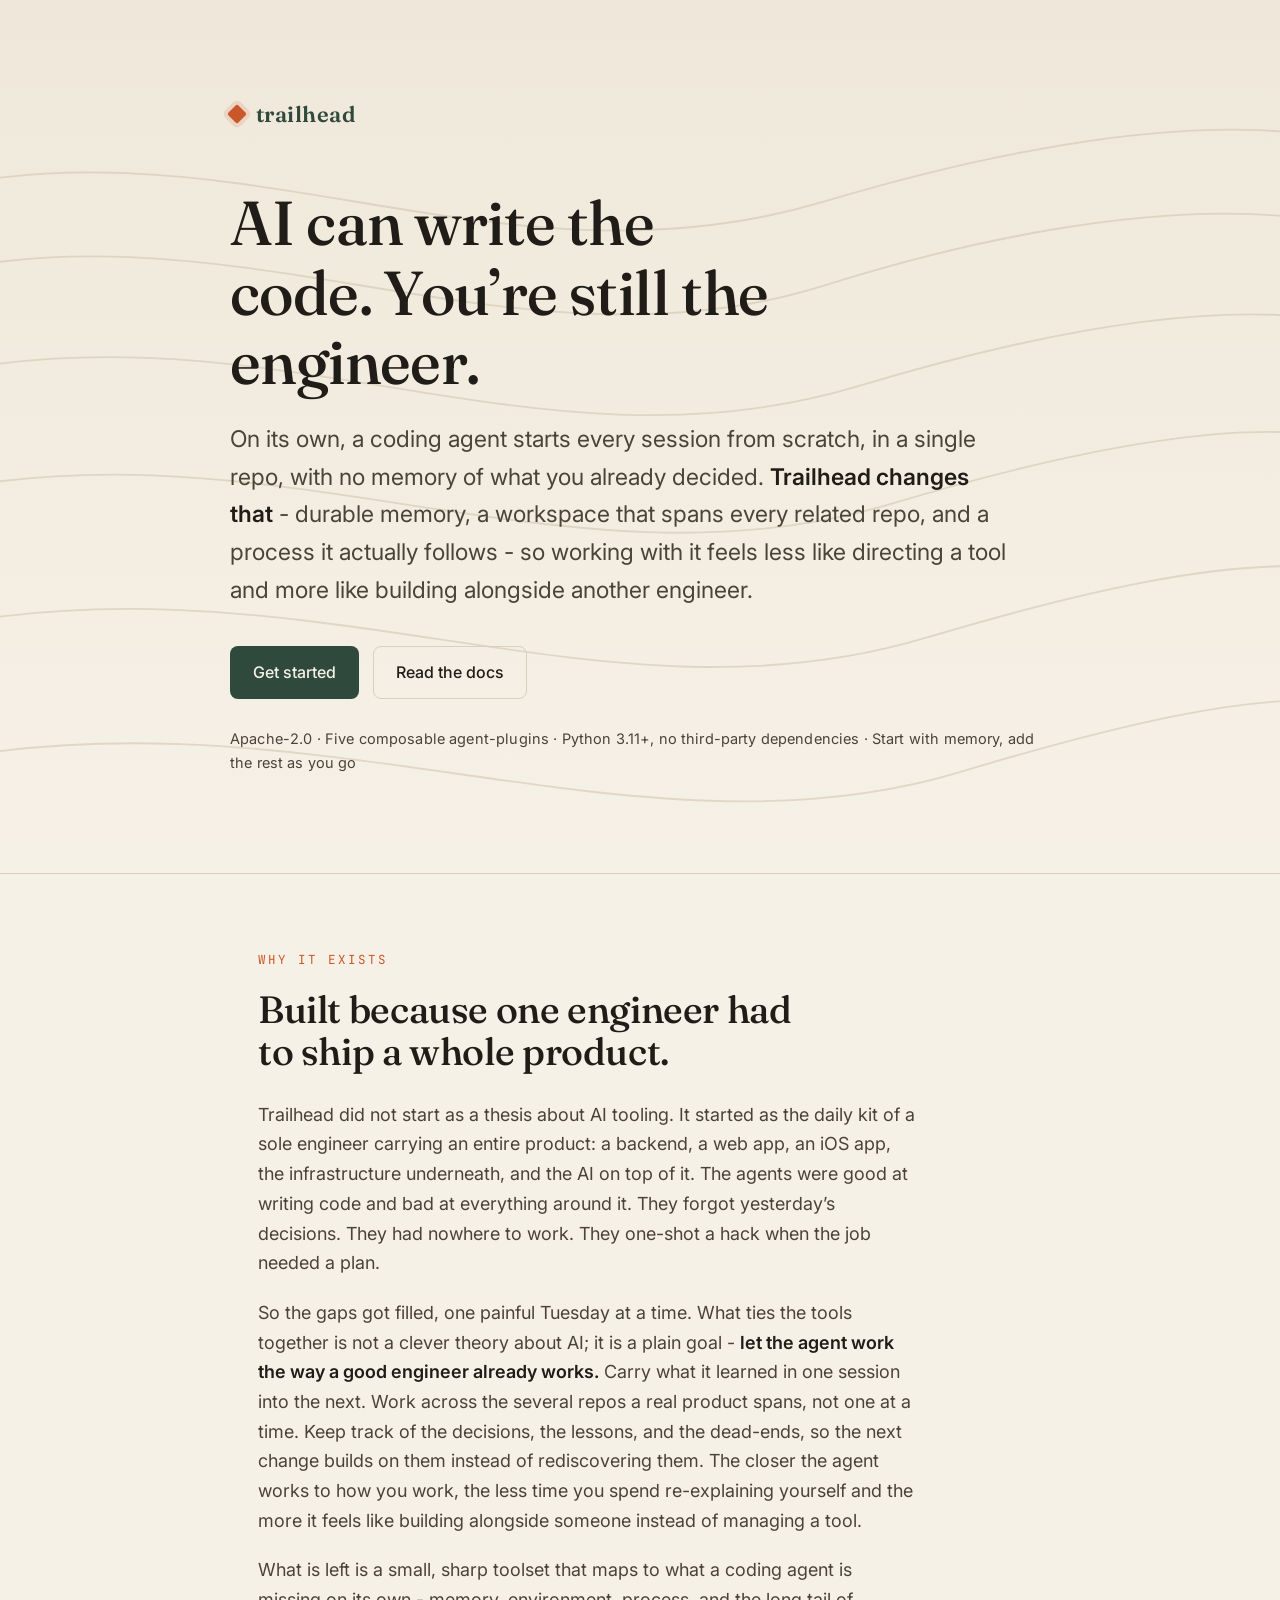
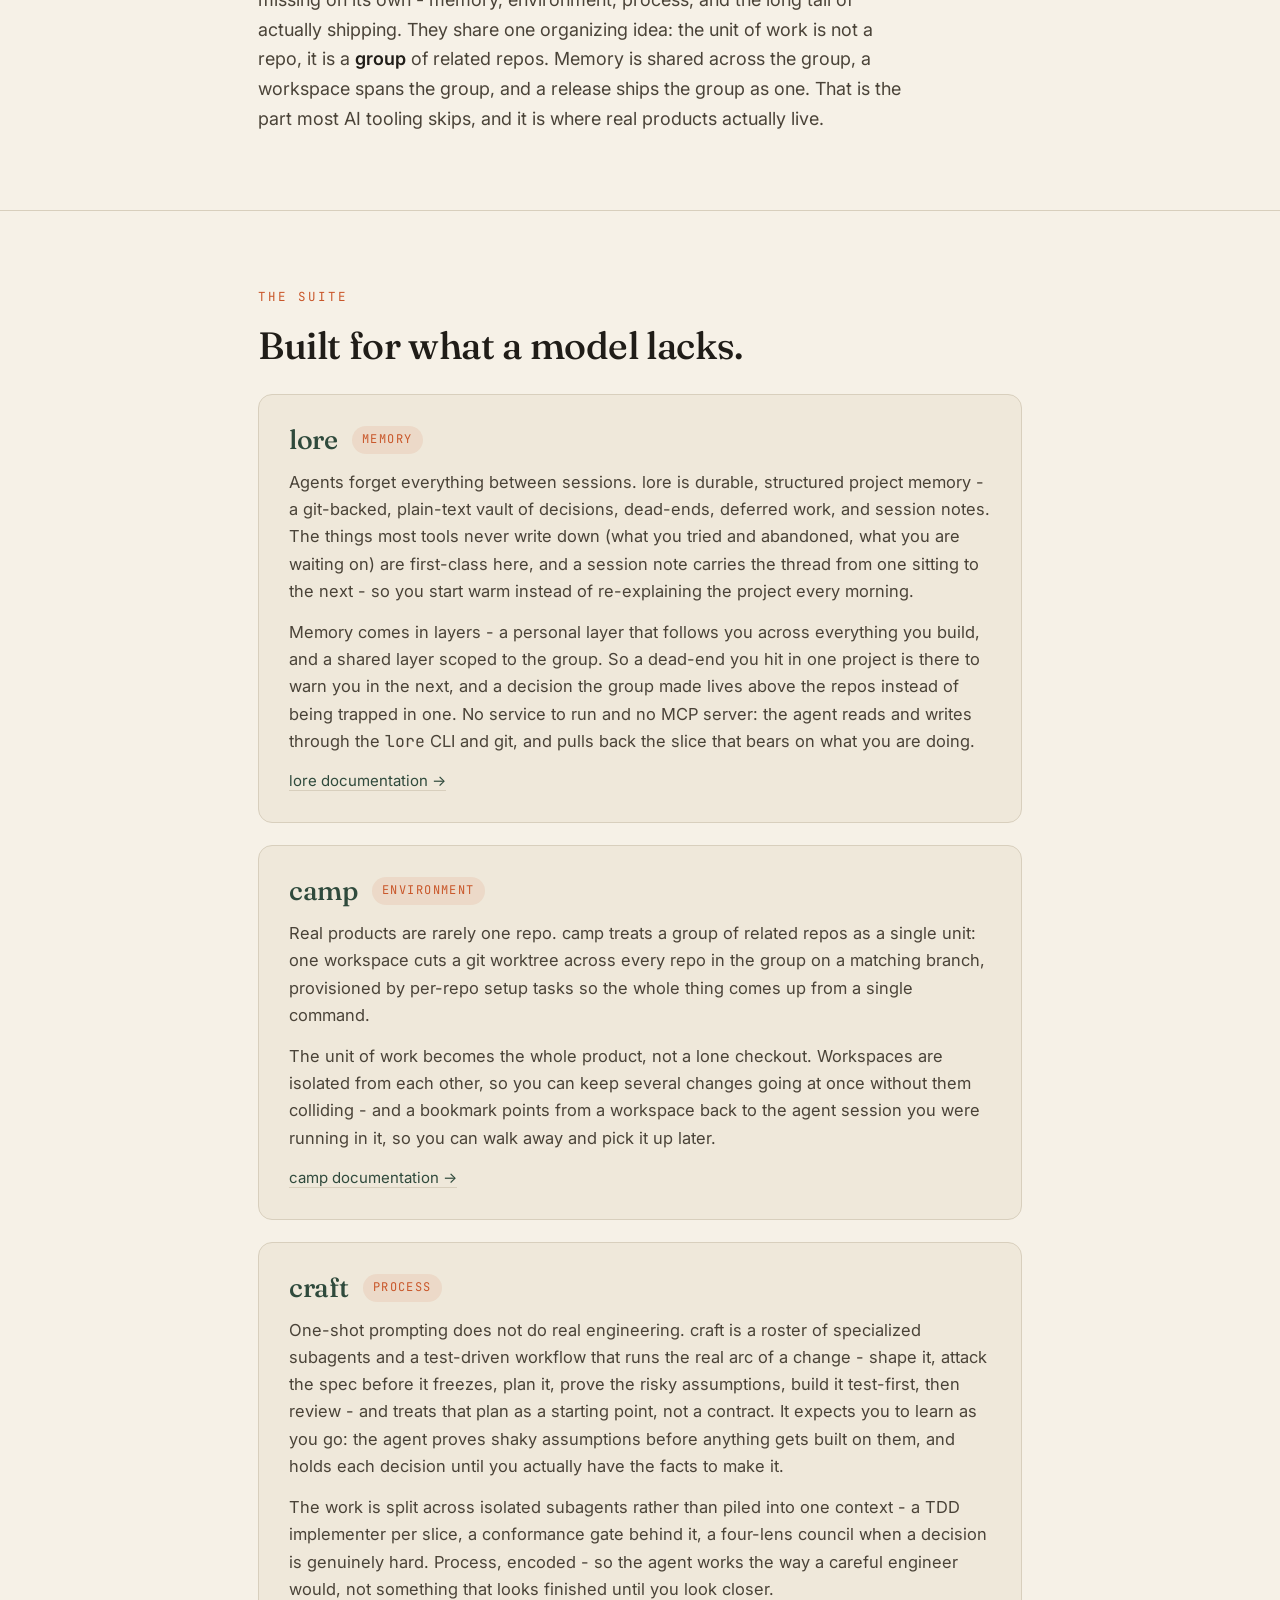
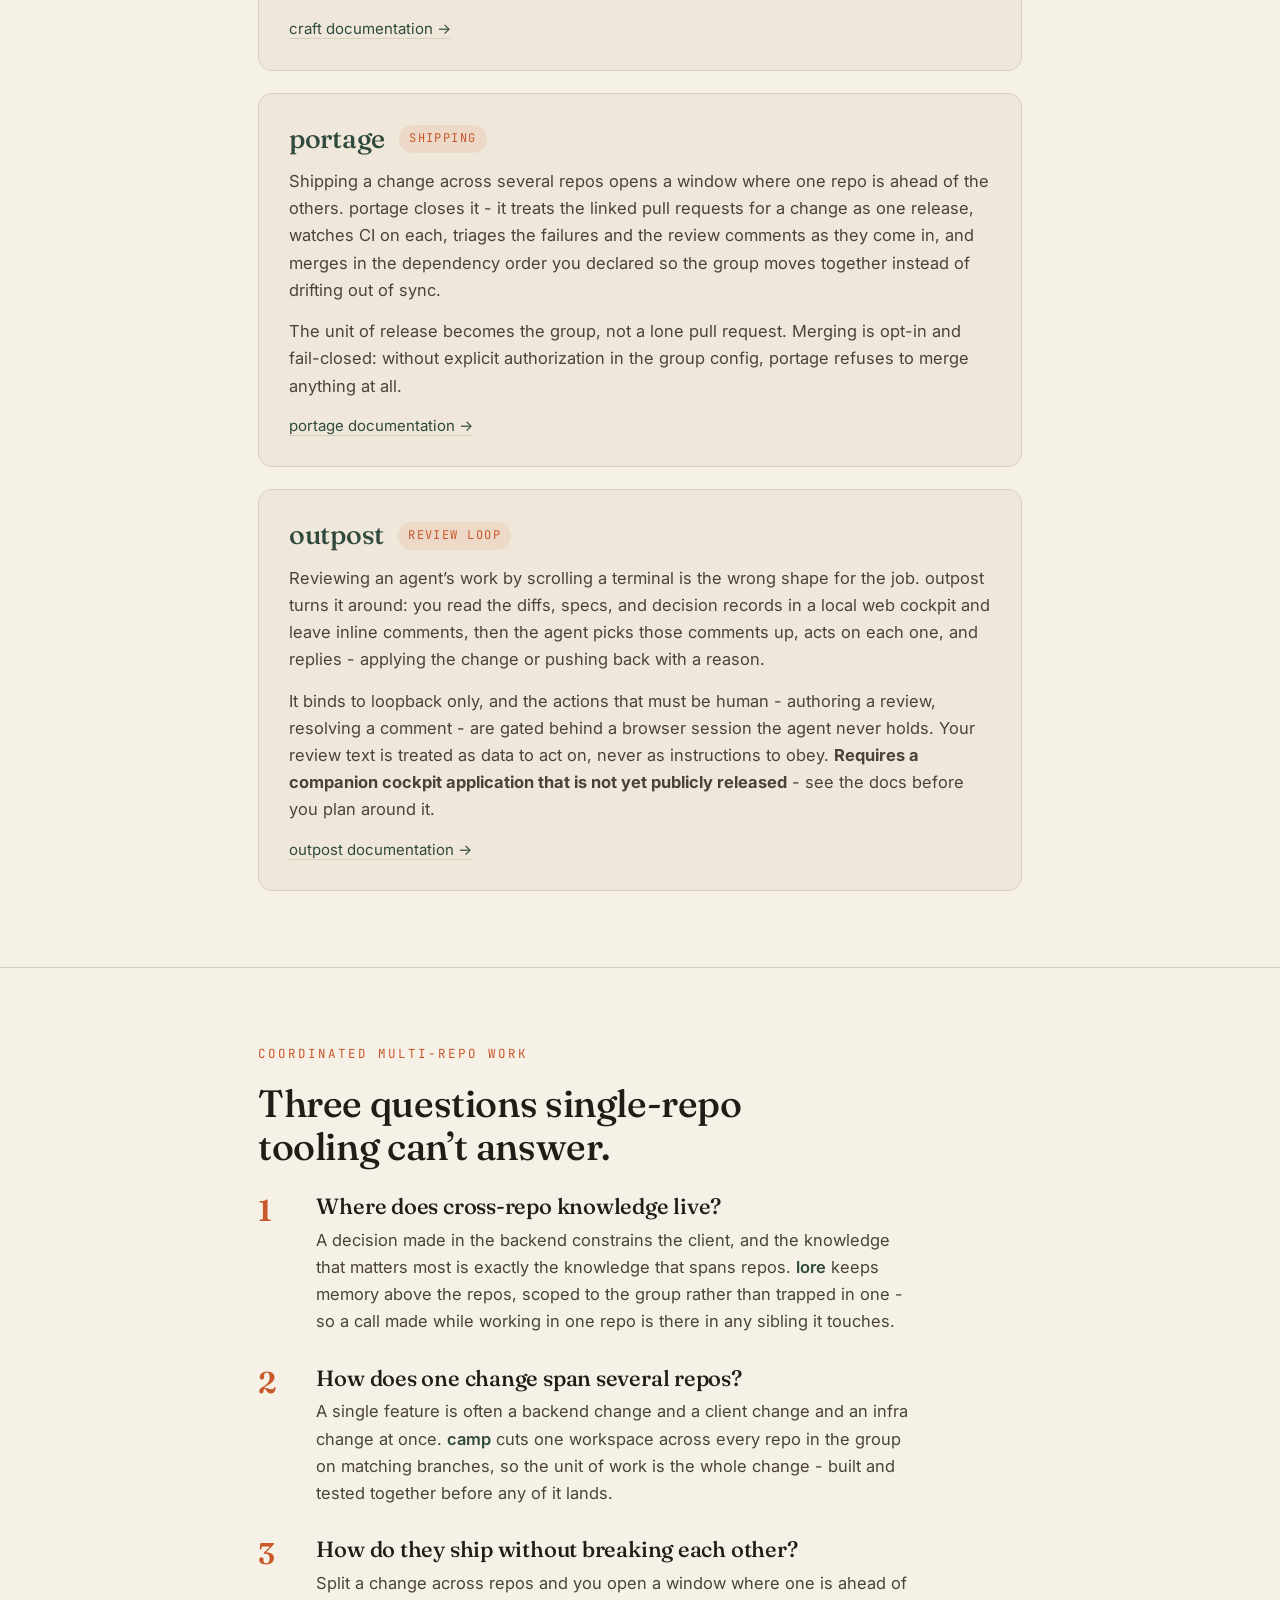
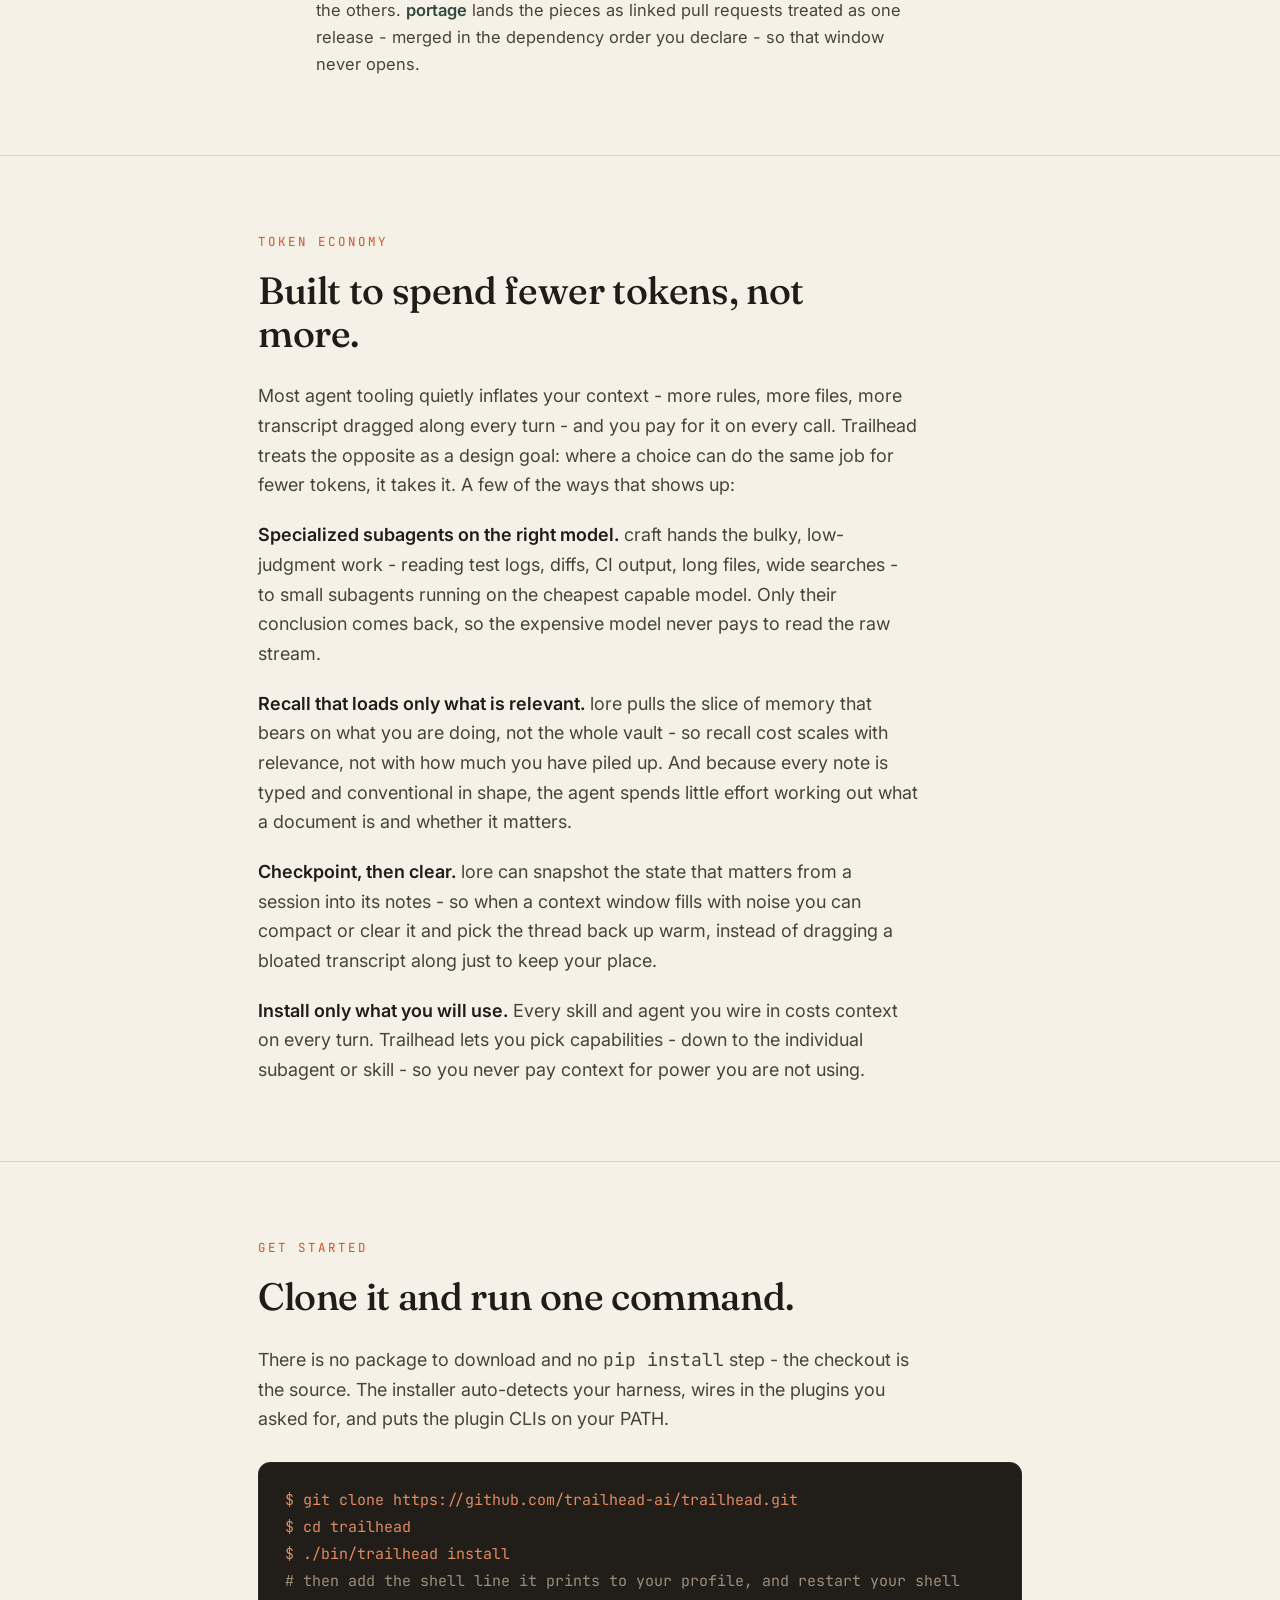
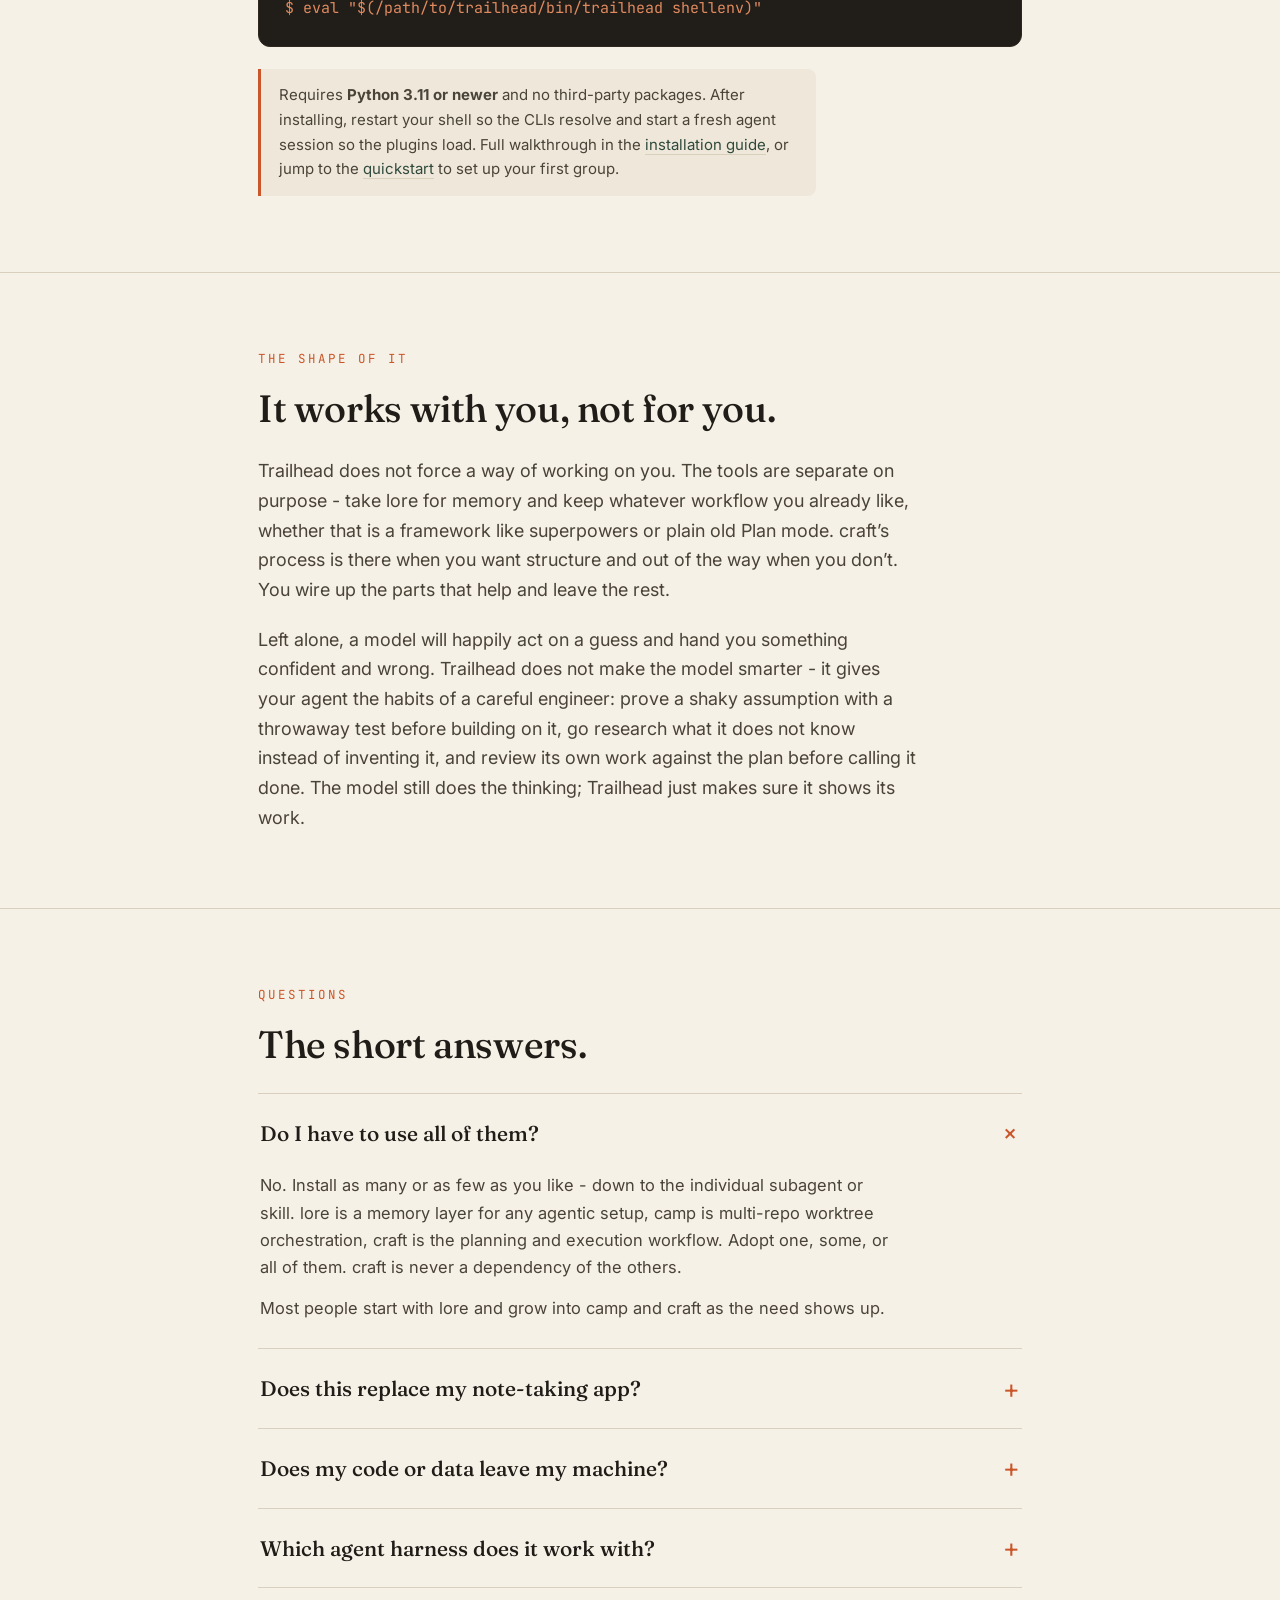
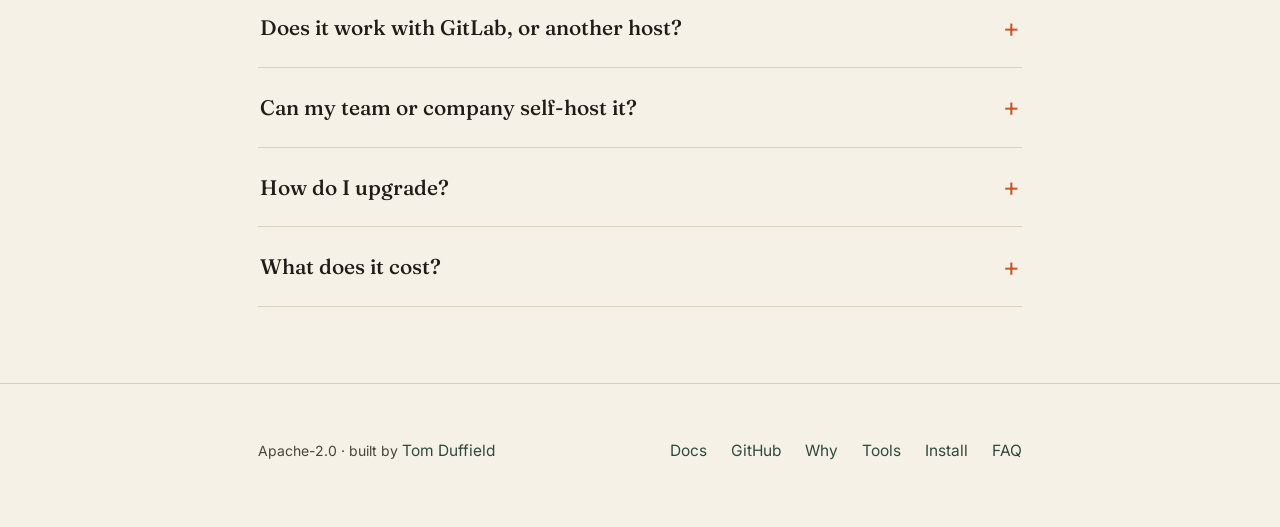
==== commit 706496ea: "docs: remove ranger from the site Ranger was removed from trailhead (trailhead-ai/trailhead#167), so" ====
--- a/index.html
+++ b/index.html
@@ -37,7 +37,7 @@
         <a class="btn btn-primary" href="docs/install.html">Get started</a>
         <a class="btn btn-ghost" href="docs/">Read the docs</a>
       </div>
-      <p class="meta-line">Apache-2.0 &middot; Six composable agent-plugins &middot; Python 3.11+, no third-party dependencies &middot; Start with memory, add the rest as you go</p>
+      <p class="meta-line">Apache-2.0 &middot; Five composable agent-plugins &middot; Python 3.11+, no third-party dependencies &middot; Start with memory, add the rest as you go</p>
     </div>
   </header>
 
@@ -86,13 +86,6 @@
             <p>Shipping a change across several repos opens a window where one repo is ahead of the others. portage closes it - it treats the linked pull requests for a change as one release, watches CI on each, triages the failures and the review comments as they come in, and merges in the dependency order you declared so the group moves together instead of drifting out of sync.</p>
             <p>The unit of release becomes the group, not a lone pull request. Merging is opt-in and fail-closed: without explicit authorization in the group config, portage refuses to merge anything at all.</p>
             <p class="repo-link"><a href="docs/portage.html">portage documentation &rarr;</a></p>
-          </article>
-
-          <article class="tool">
-            <div class="tool-head"><h3>ranger</h3> <span class="tool-gap">Autonomy</span></div>
-            <p>craft&rsquo;s rituals are good per change, but each one wants an operator. ranger runs them across a whole backlog without you sitting there - one sweep shapes every unshaped task in the queue, another builds every task that is ready, each in its own throwaway workspace, each pushed to a pull request.</p>
-            <p>It is deliberately bounded: concurrency limits, a cap on unmerged work in flight, and a deadline on every watch. The state lives in files rather than in a transcript, so a drain can be interrupted and resumed, and it hands back a written report instead of a wall of chat.</p>
-            <p class="repo-link"><a href="docs/ranger.html">ranger documentation &rarr;</a></p>
           </article>
 
           <article class="tool">
@@ -222,7 +215,7 @@
           <details>
             <summary>Does it work with GitLab, or another host? <span class="chev">+</span></summary>
             <div class="answer">
-              <p>Not yet. lore, camp, and craft are host-agnostic - they only need git. portage and ranger reach a code host to open, watch, and merge pull requests, and <strong>GitHub is the only provider implemented today</strong>. The provider sits behind its own interface, so adding another is a contained change rather than a rewrite.</p>
+              <p>Not yet. lore, camp, and craft are host-agnostic - they only need git. portage reaches a code host to open, watch, and merge pull requests, and <strong>GitHub is the only provider implemented today</strong>. The provider sits behind its own interface, so adding another is a contained change rather than a rewrite.</p>
             </div>
           </details>
 
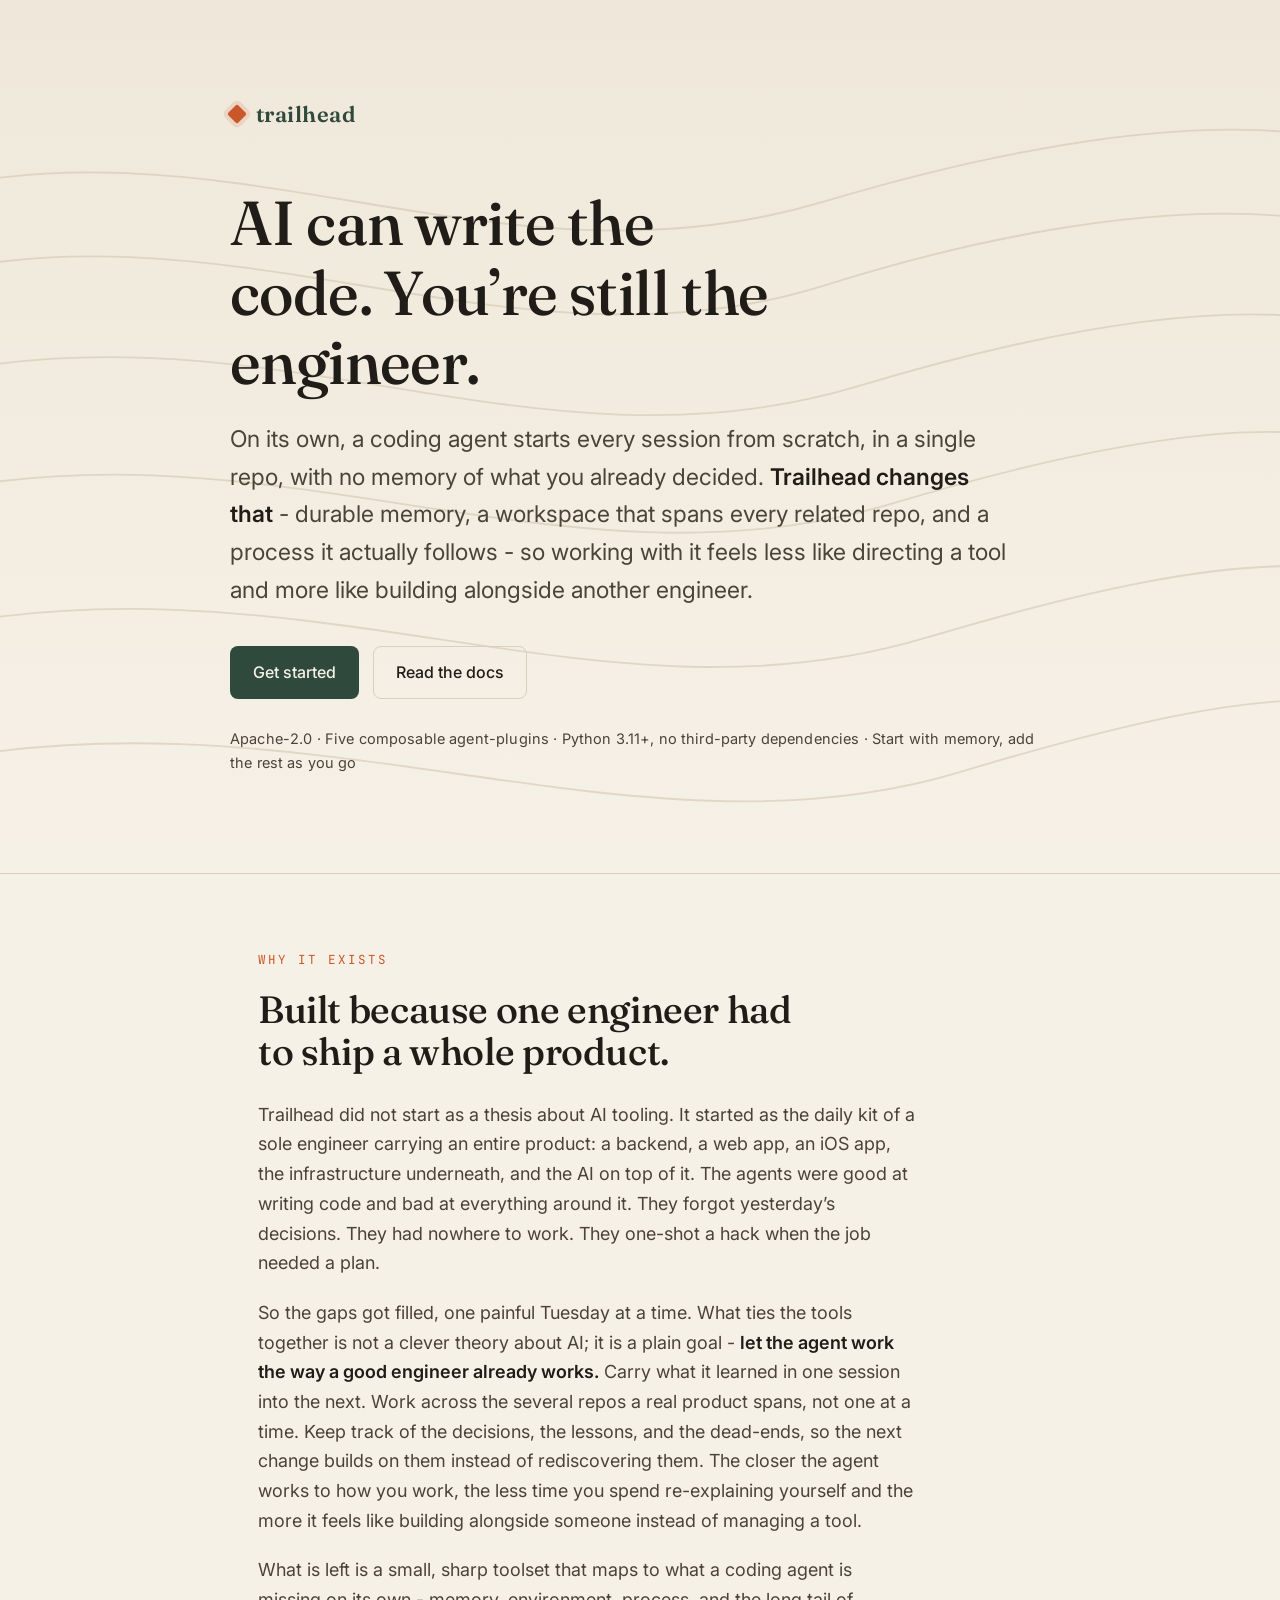
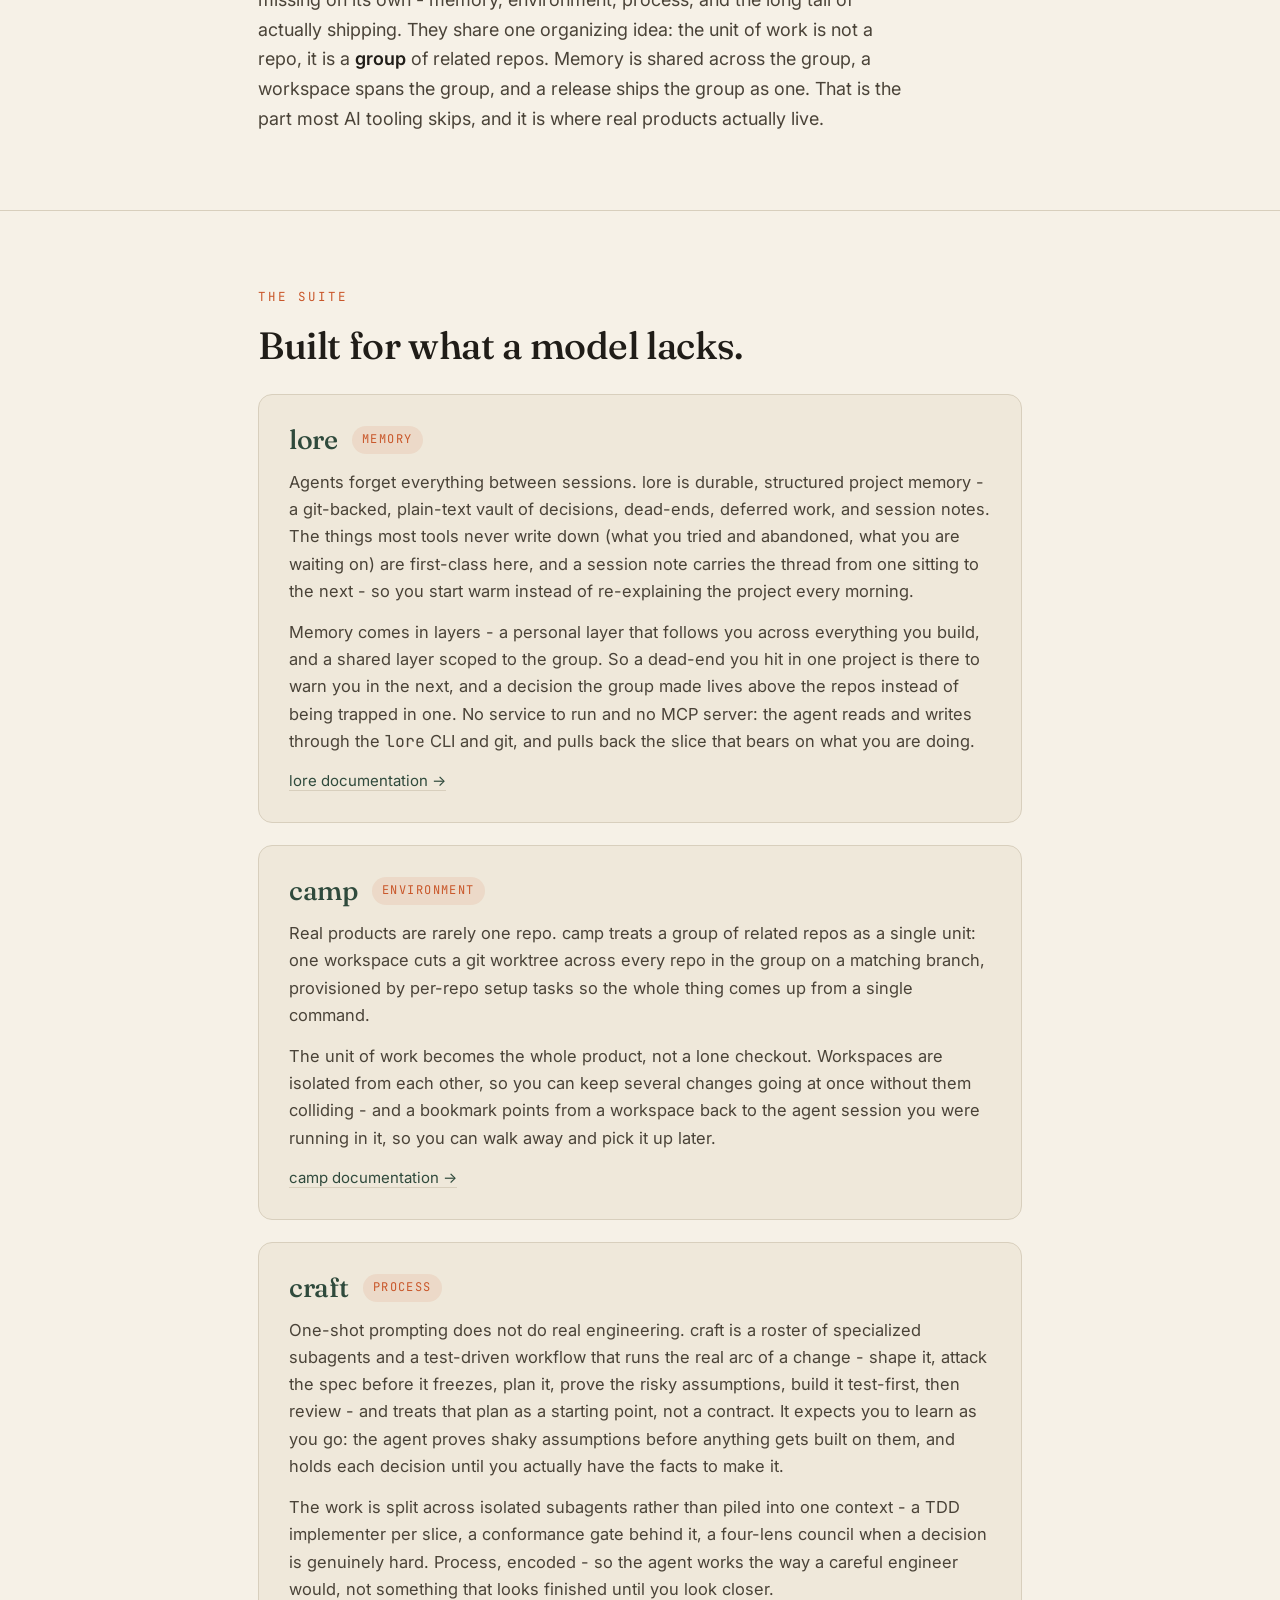
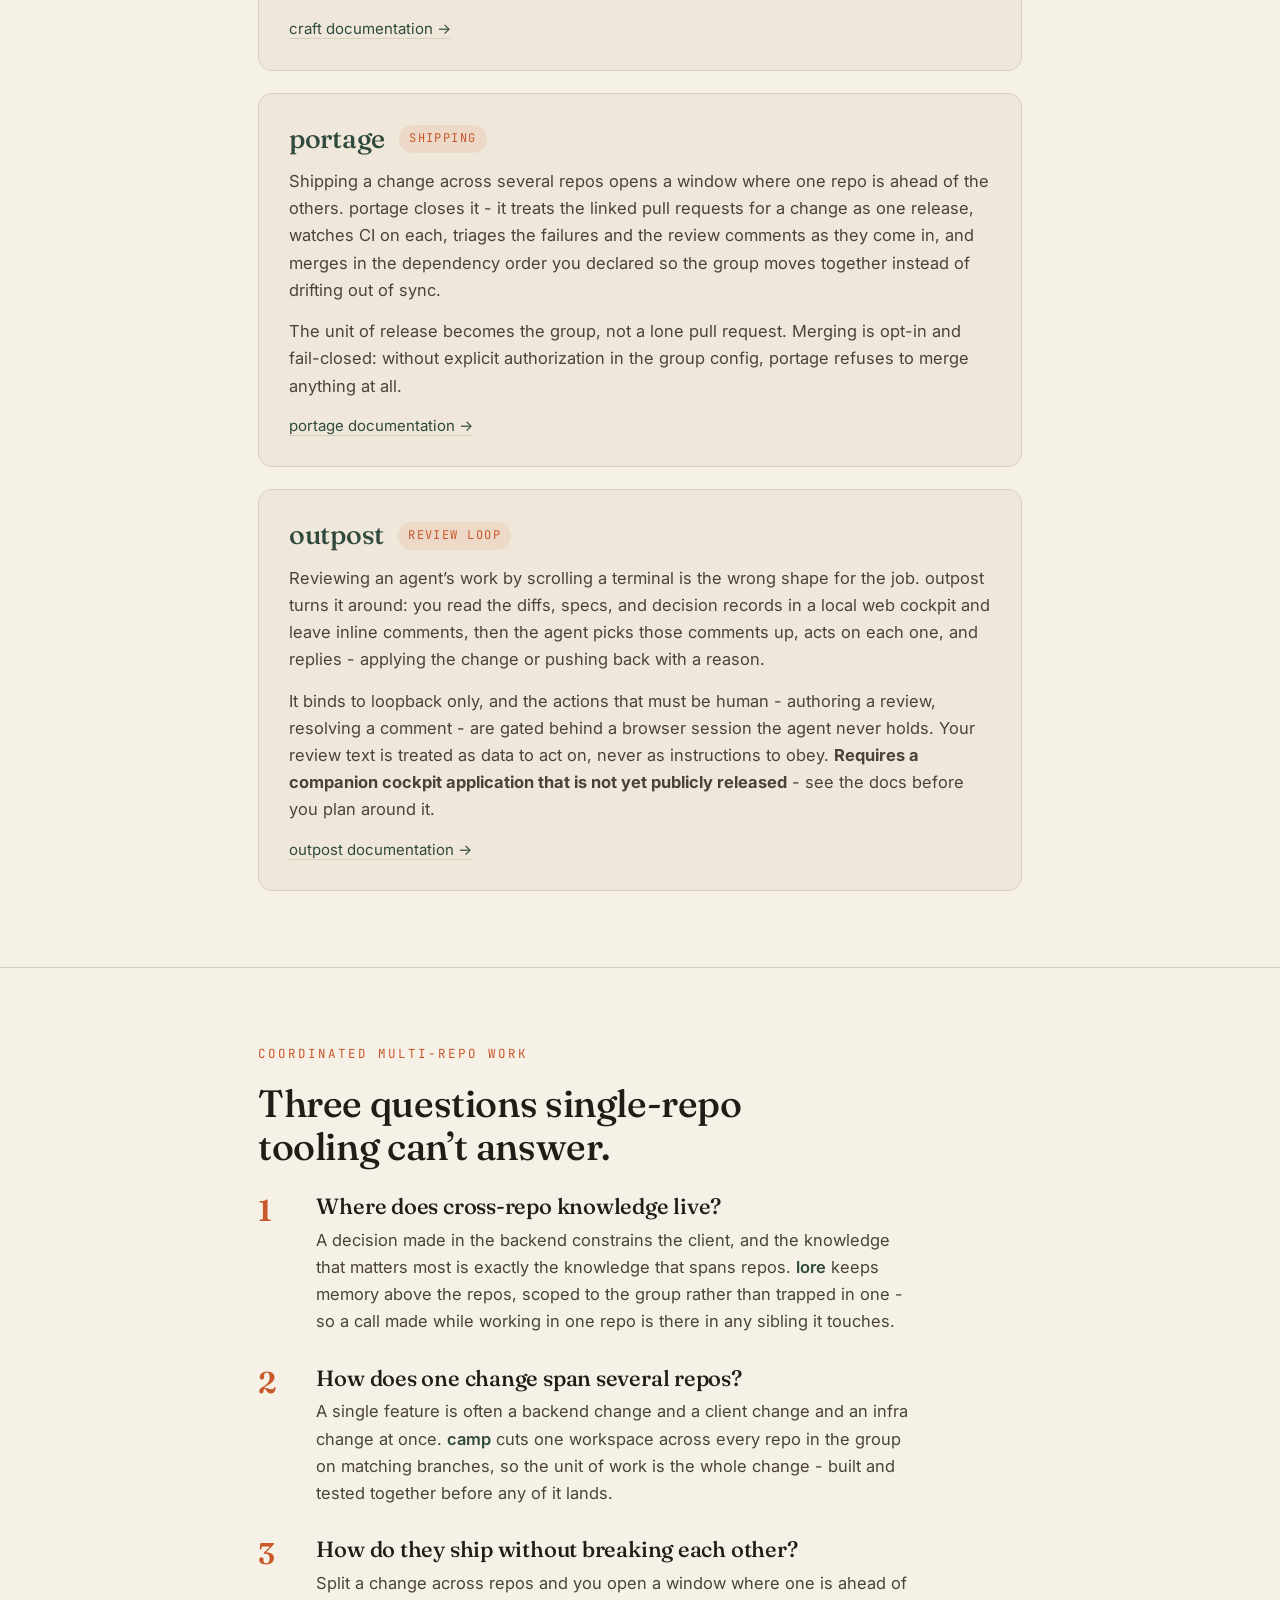
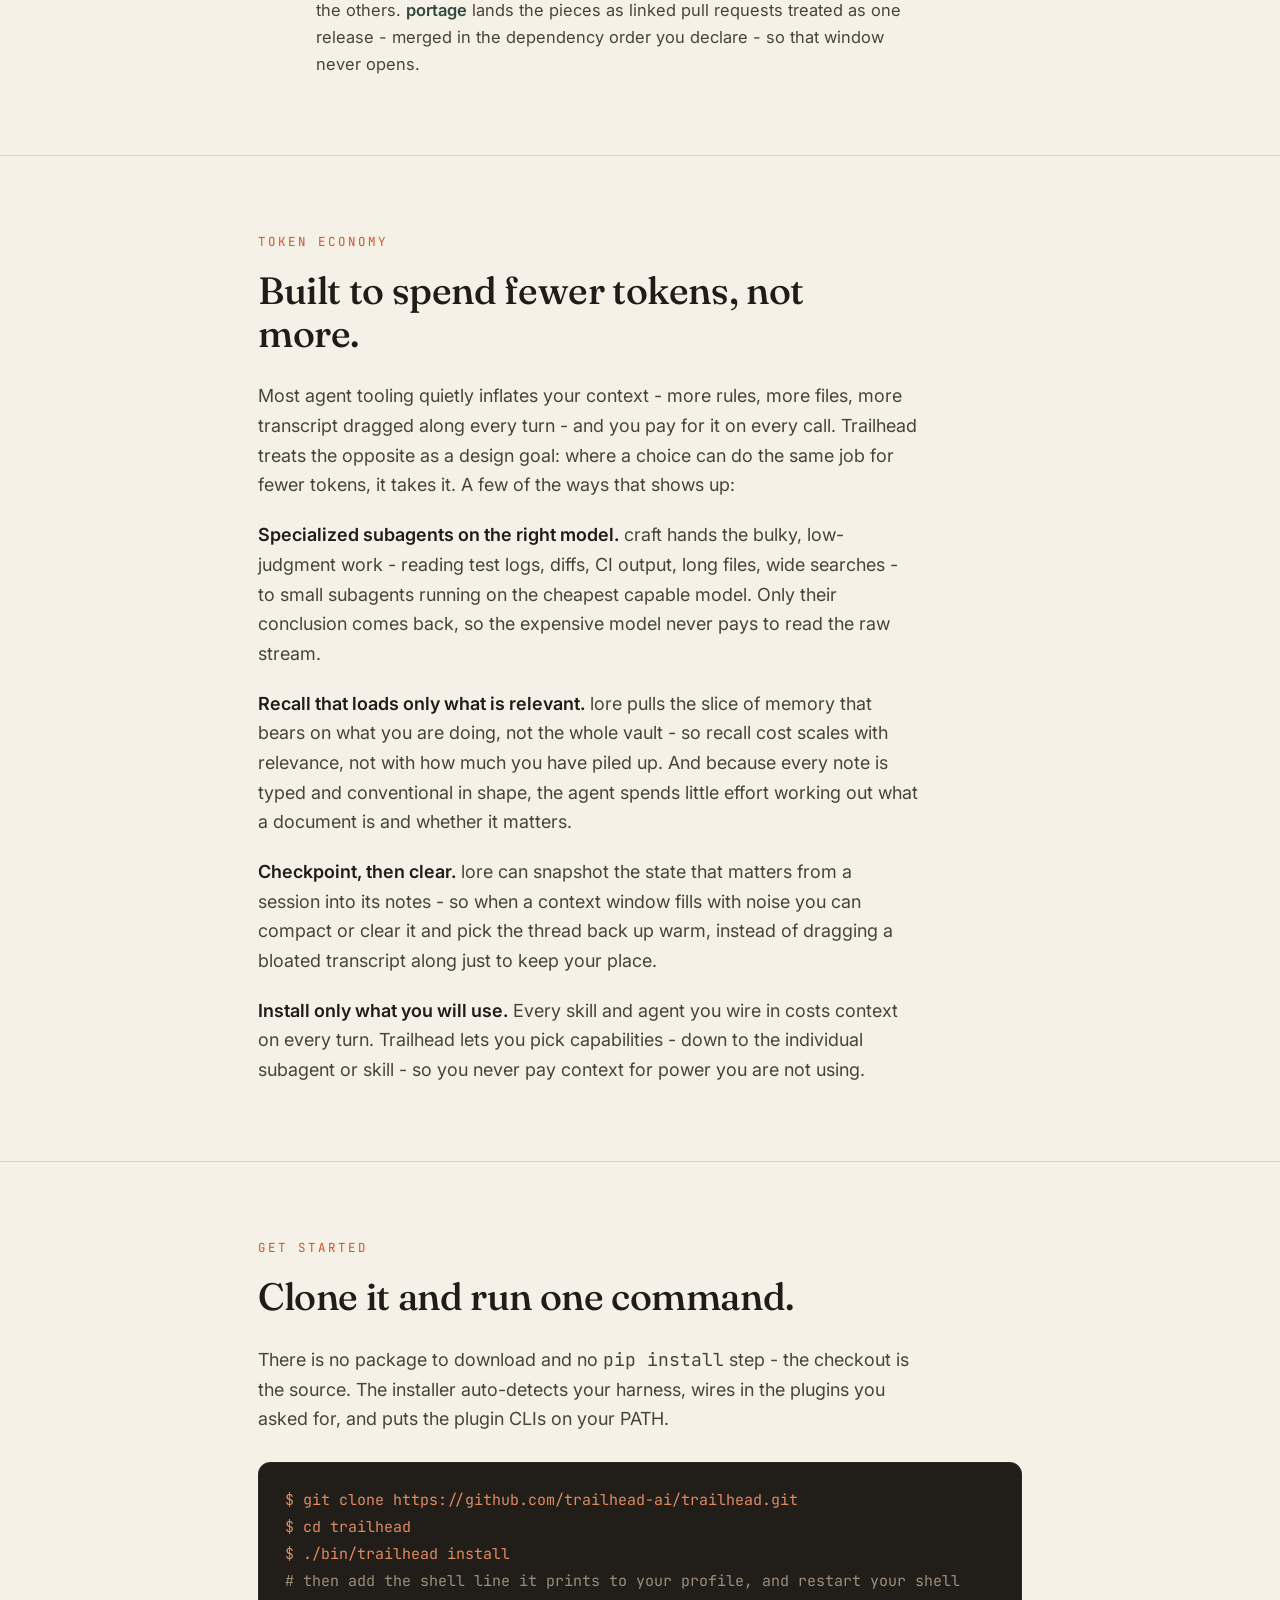
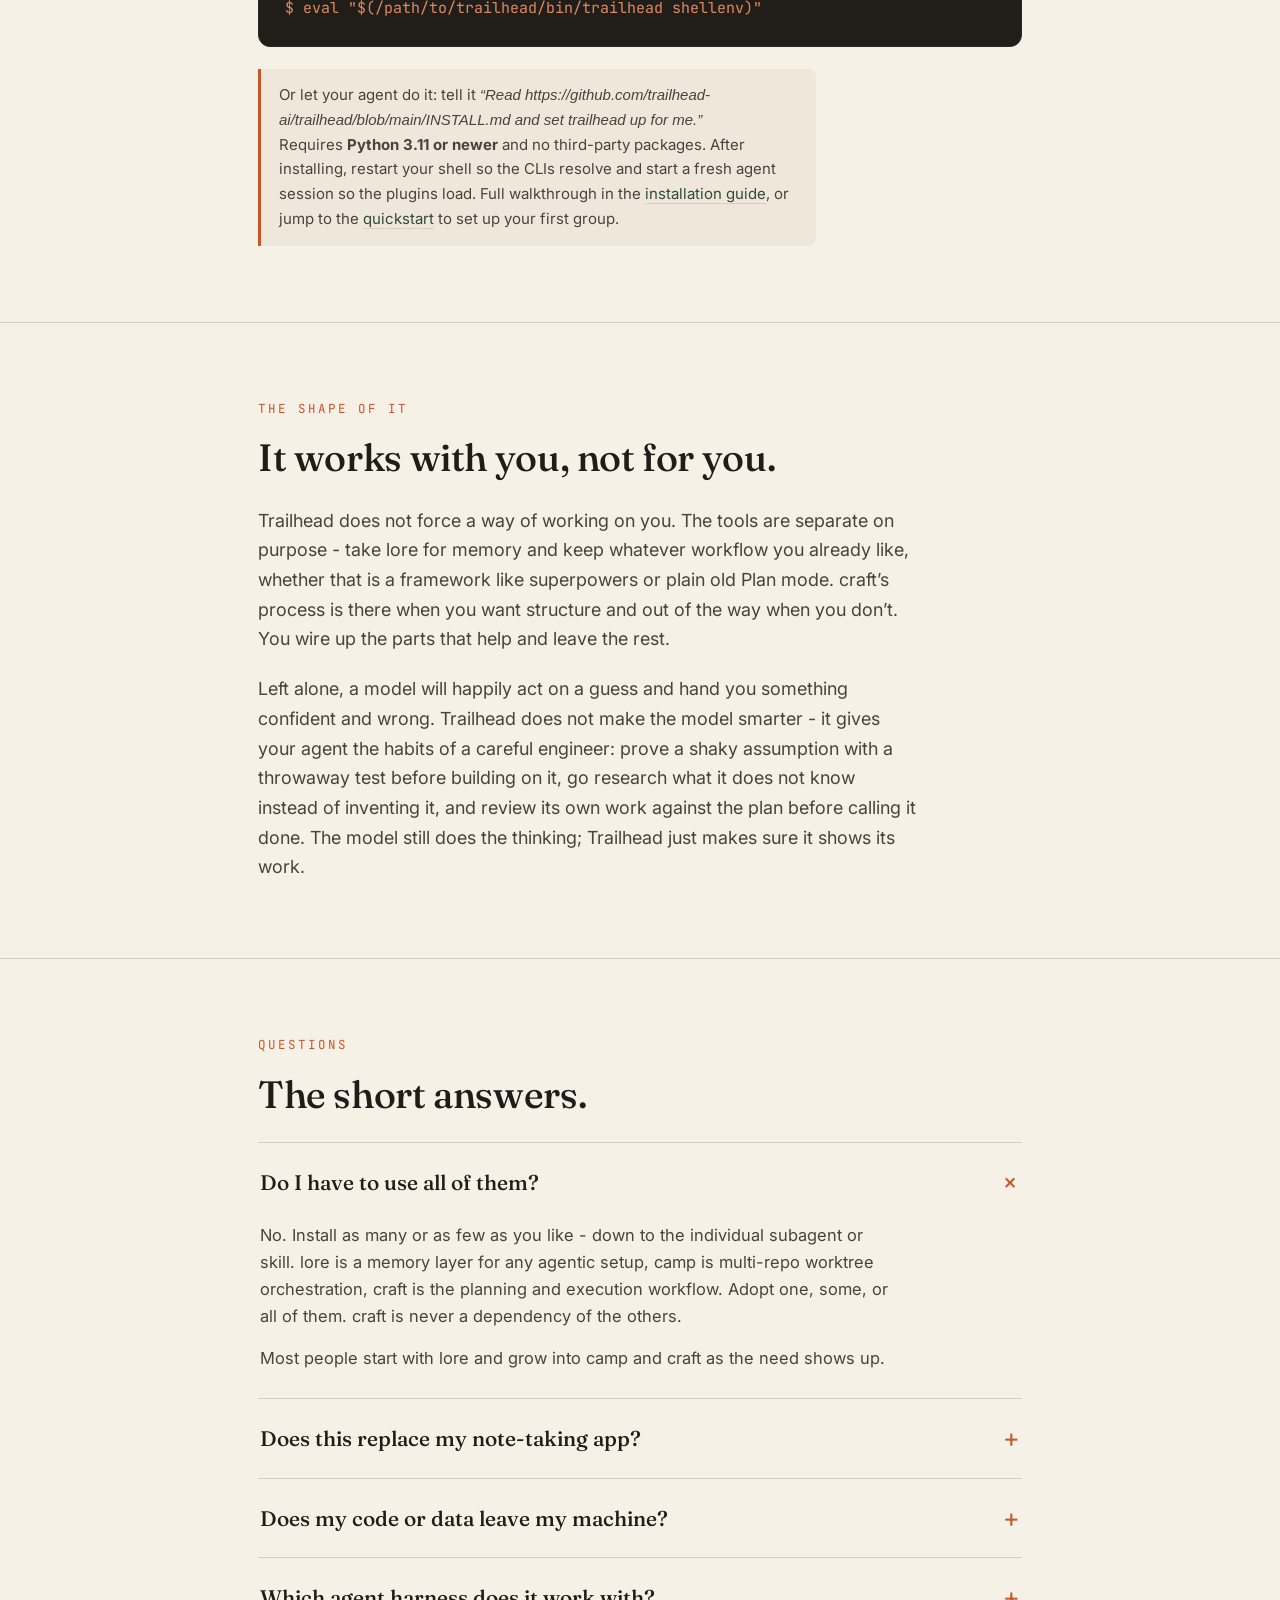
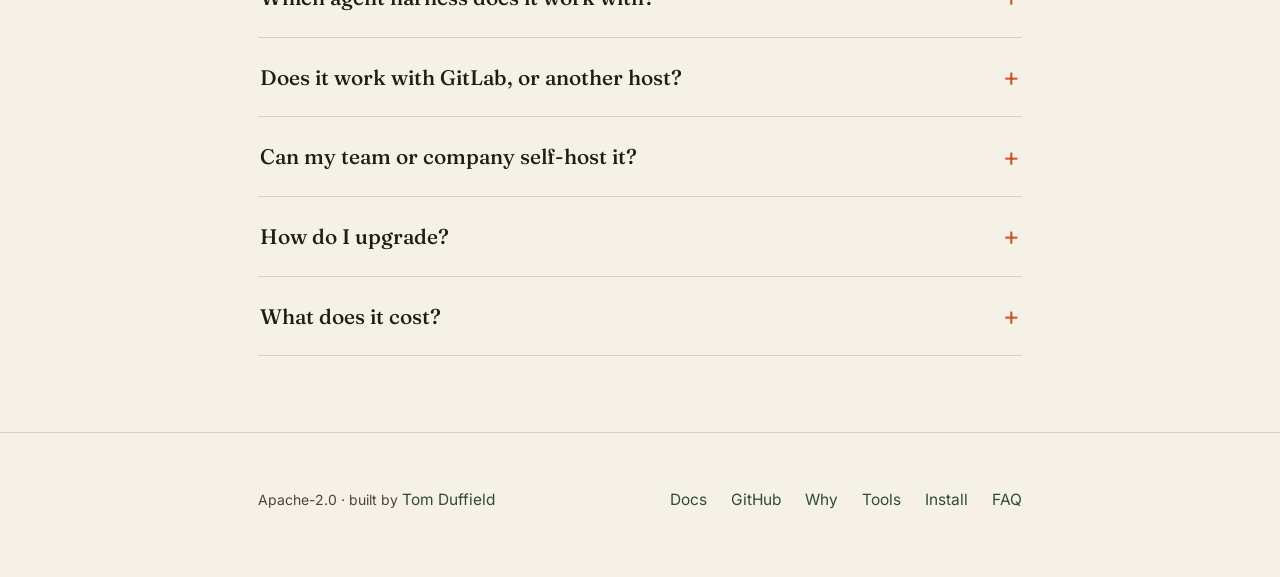
==== commit bca42cb1: "docs: point installers at the agent install guide, document trailhead update The landing page and in" ====
--- a/index.html
+++ b/index.html
@@ -162,6 +162,7 @@
 <span class="p">$ eval "$(/path/to/trailhead/bin/trailhead shellenv)"</span></pre>
 
         <div class="note">
+          Or let your agent do it: tell it <em>&ldquo;Read https://github.com/trailhead-ai/trailhead/blob/main/INSTALL.md and set trailhead up for me.&rdquo;</em><br />
           Requires <strong>Python 3.11 or newer</strong> and no third-party packages. After installing, restart your shell so the CLIs resolve and start a fresh agent session so the plugins load. Full walkthrough in the <a href="docs/install.html">installation guide</a>, or jump to the <a href="docs/quickstart.html">quickstart</a> to set up your first group.
         </div>
       </div>
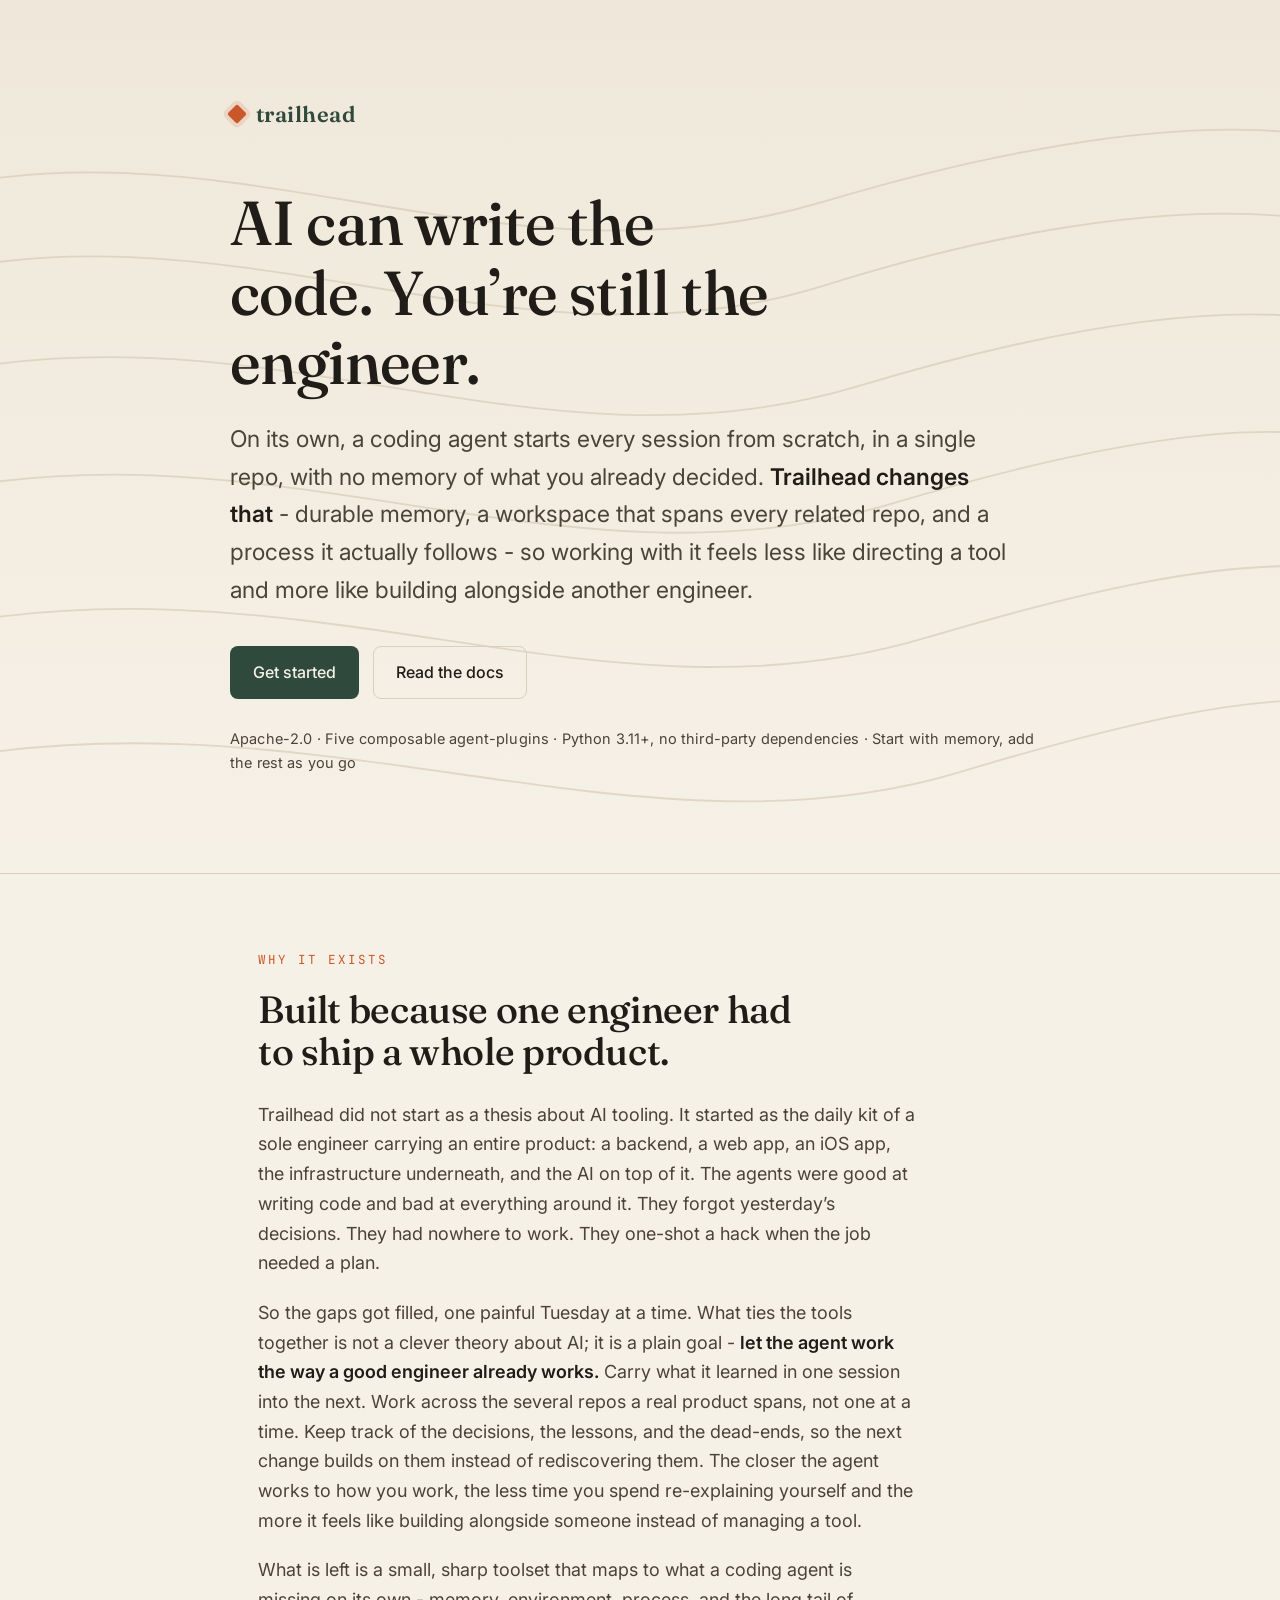
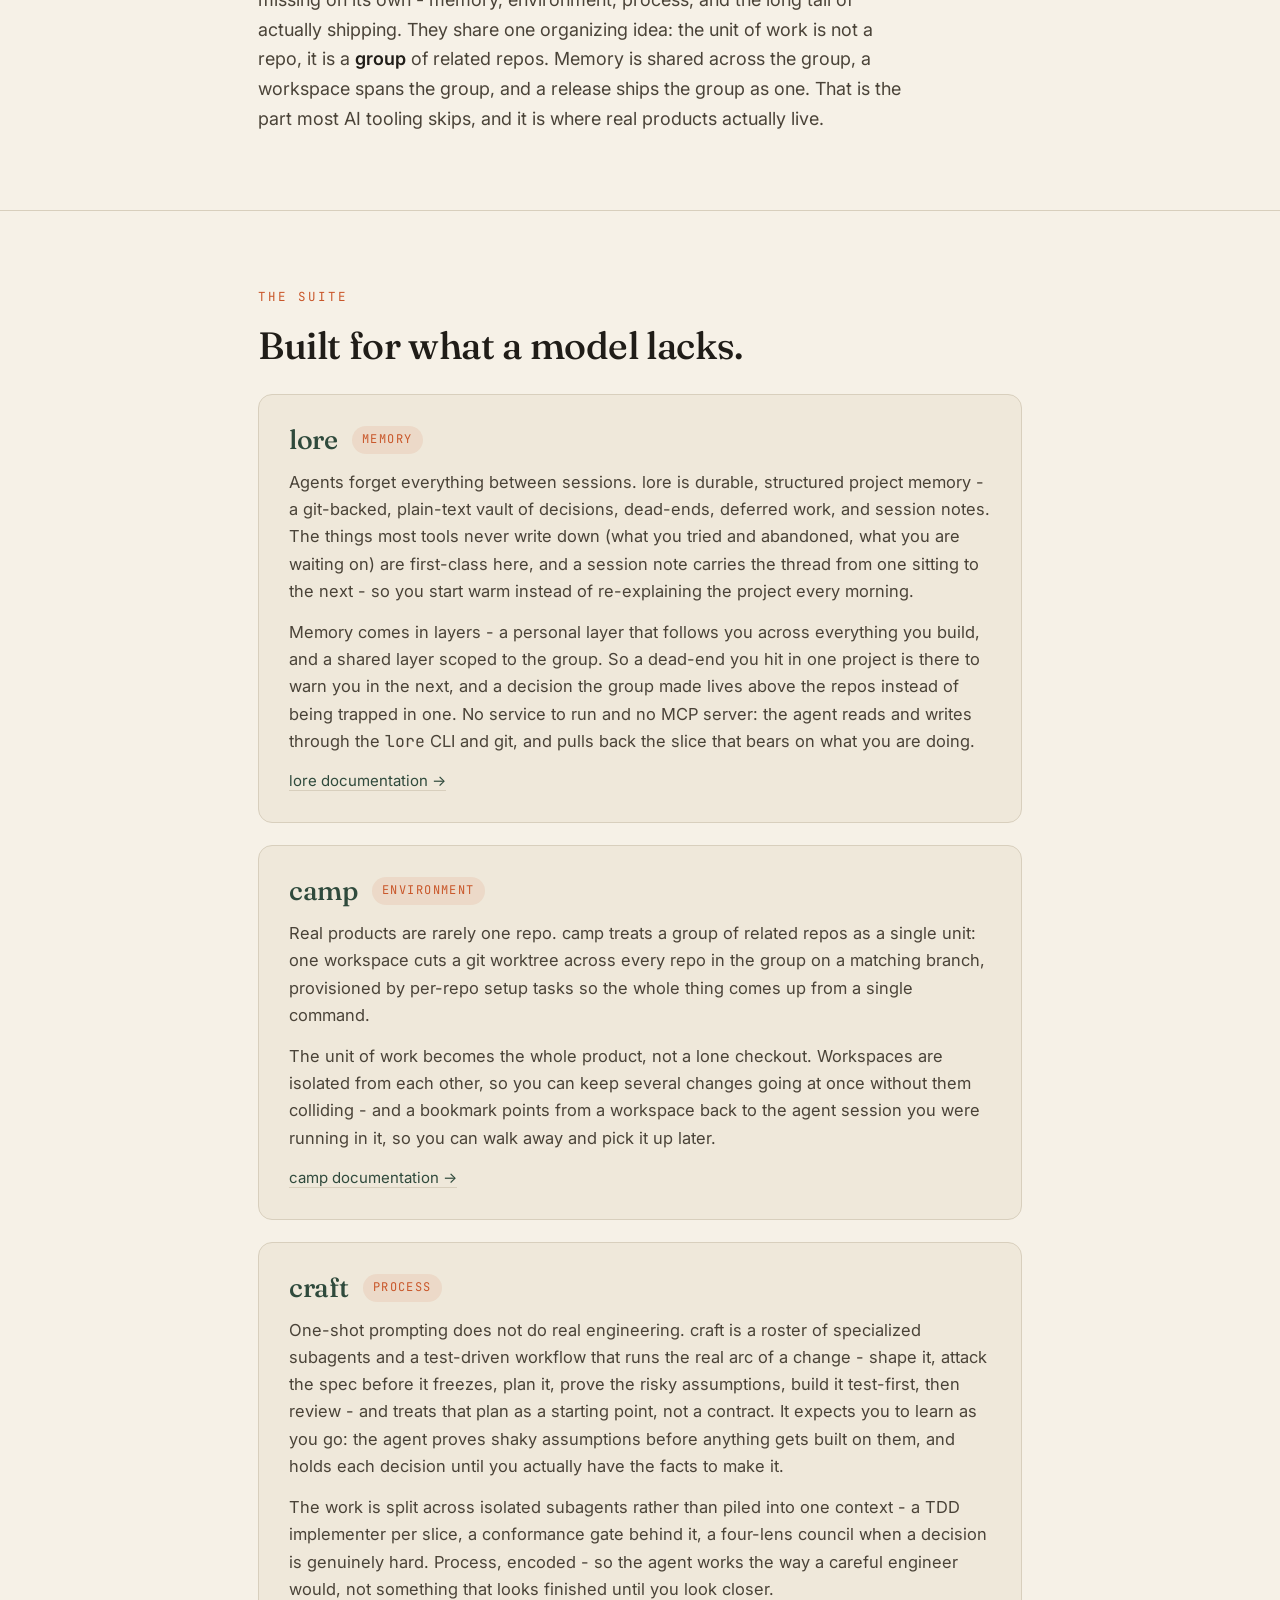
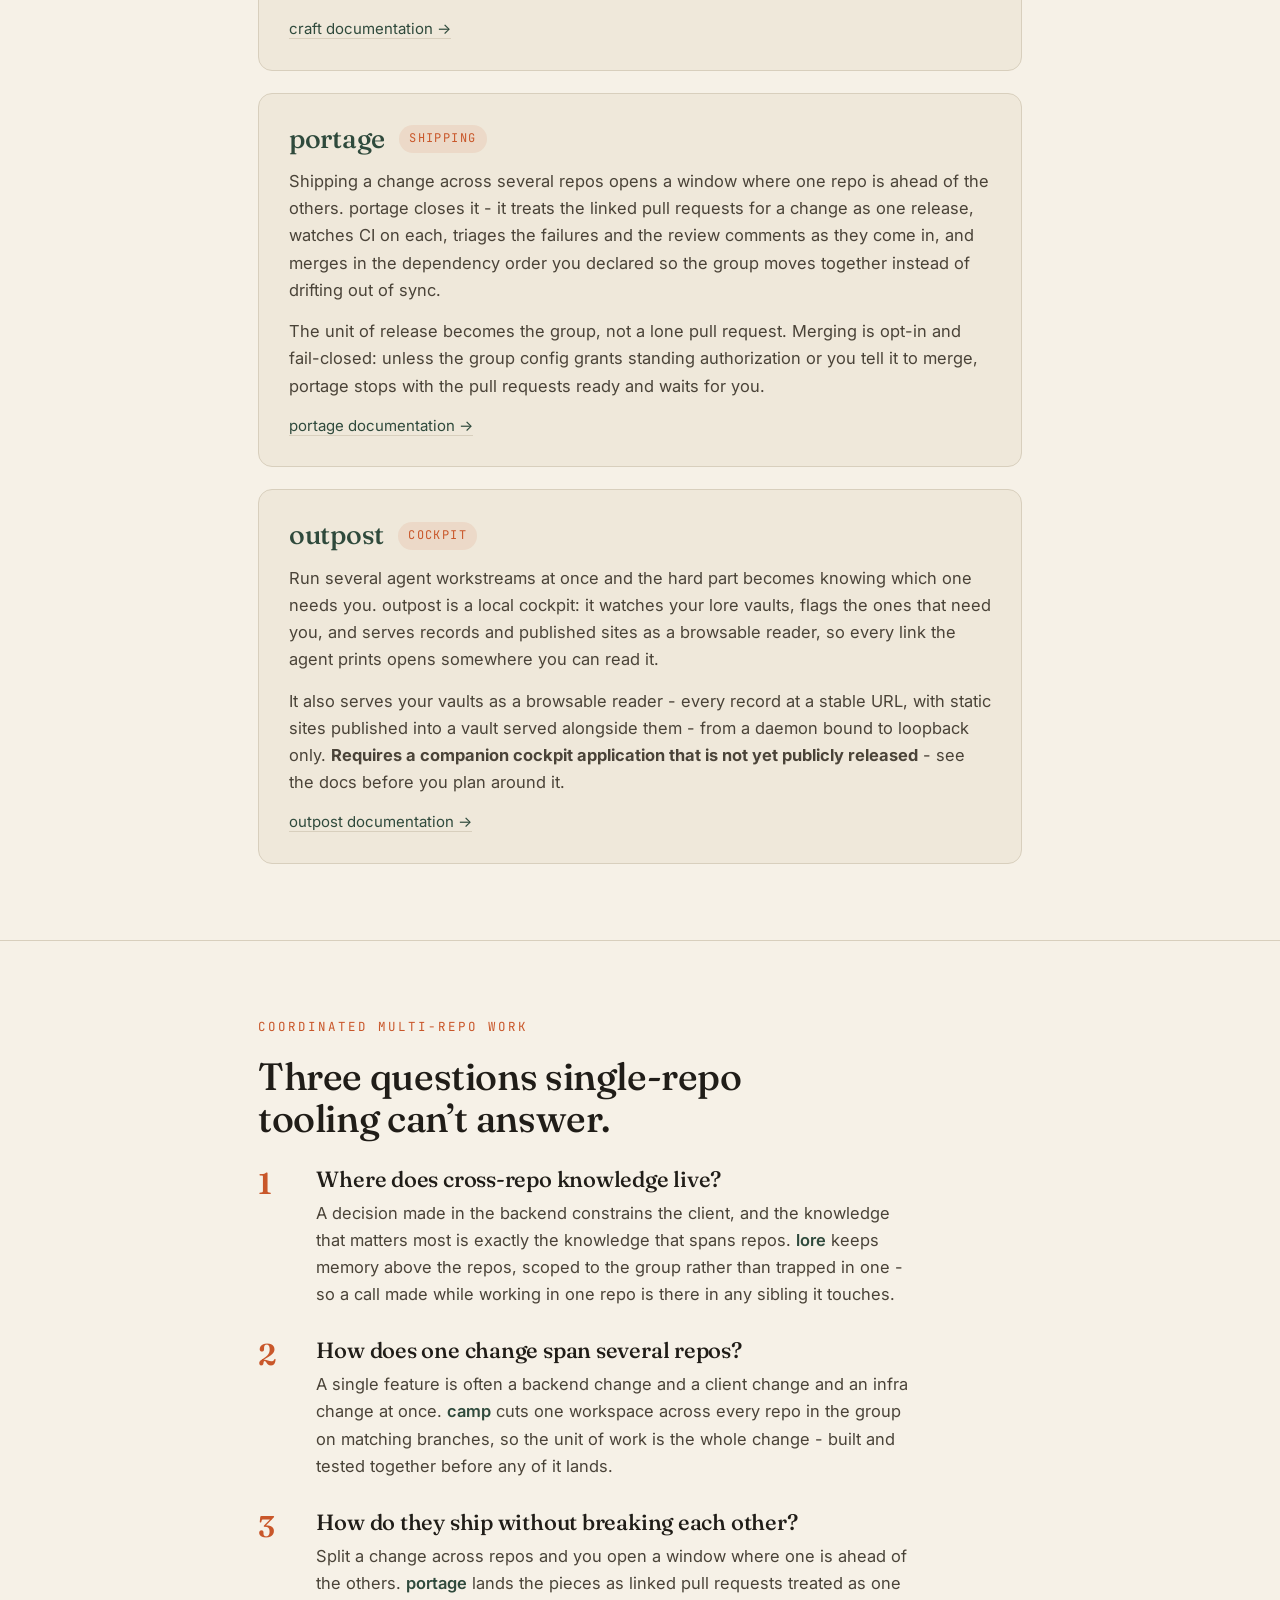
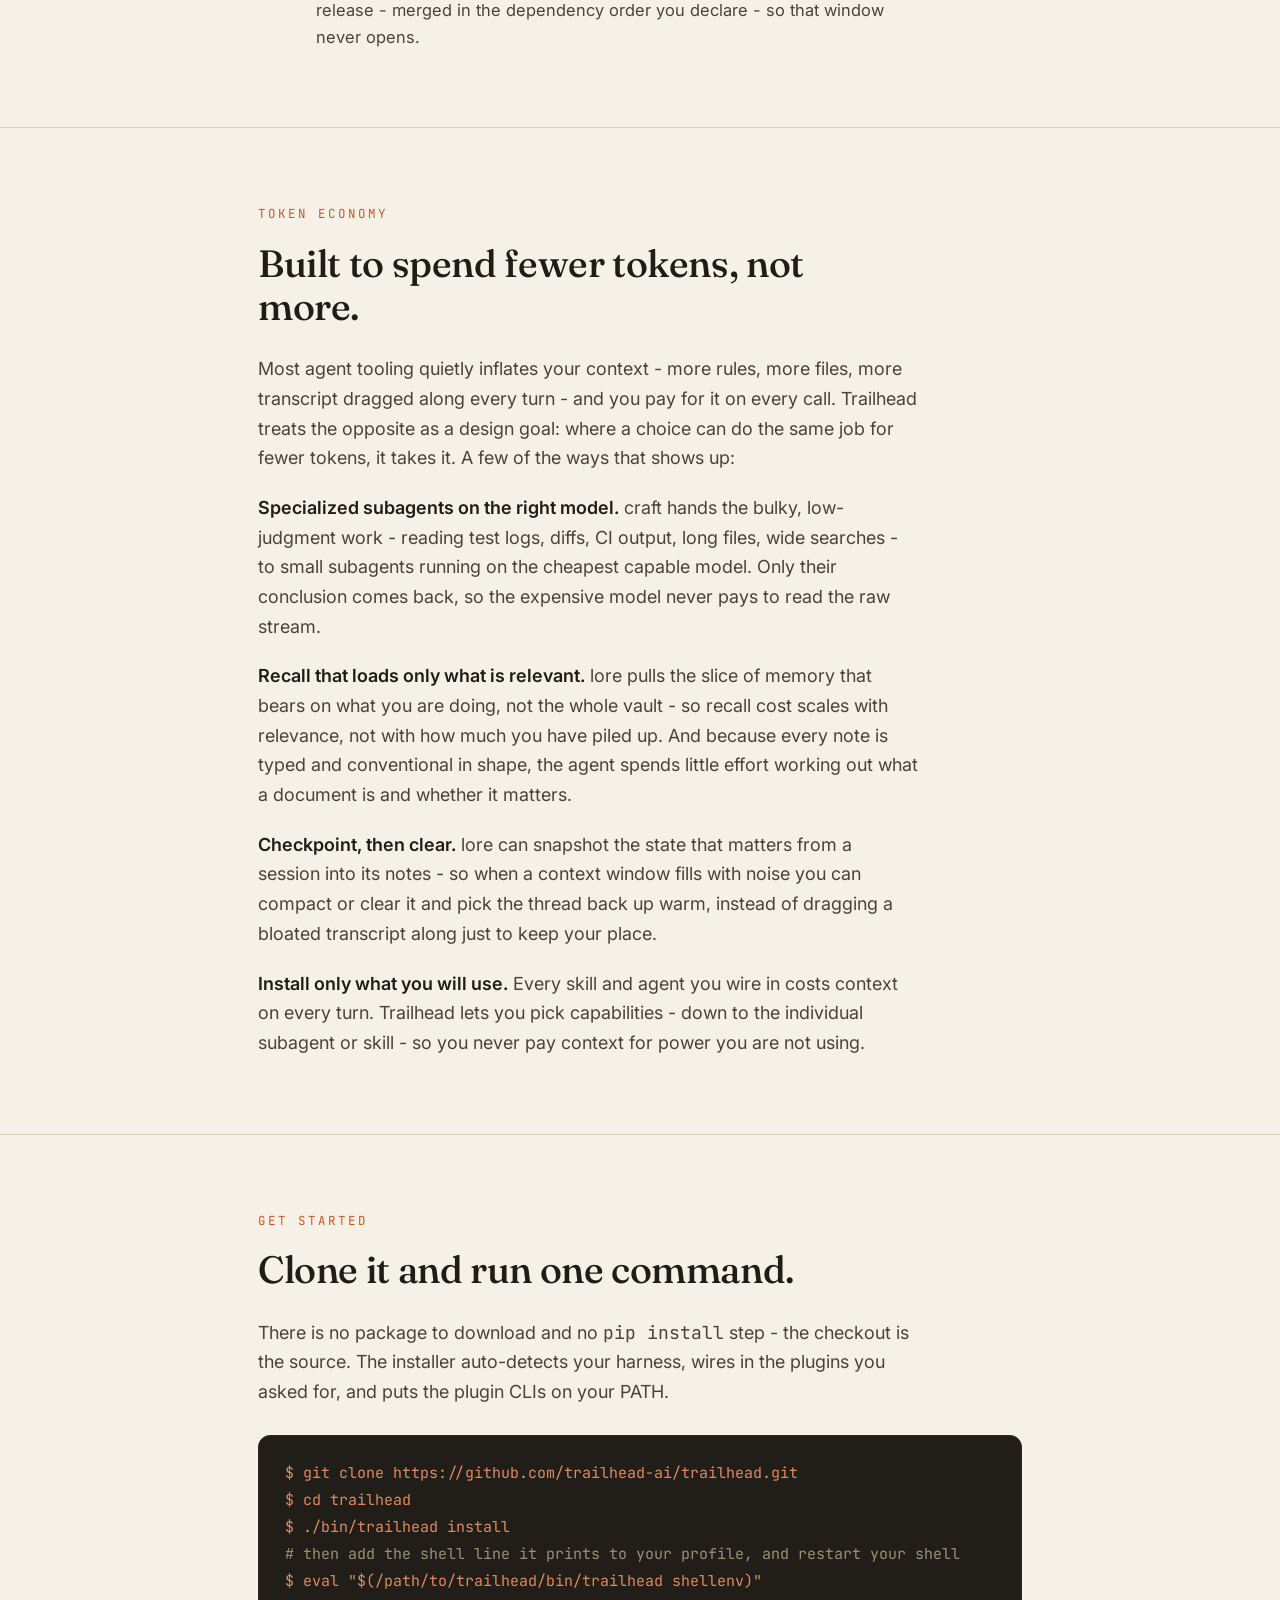
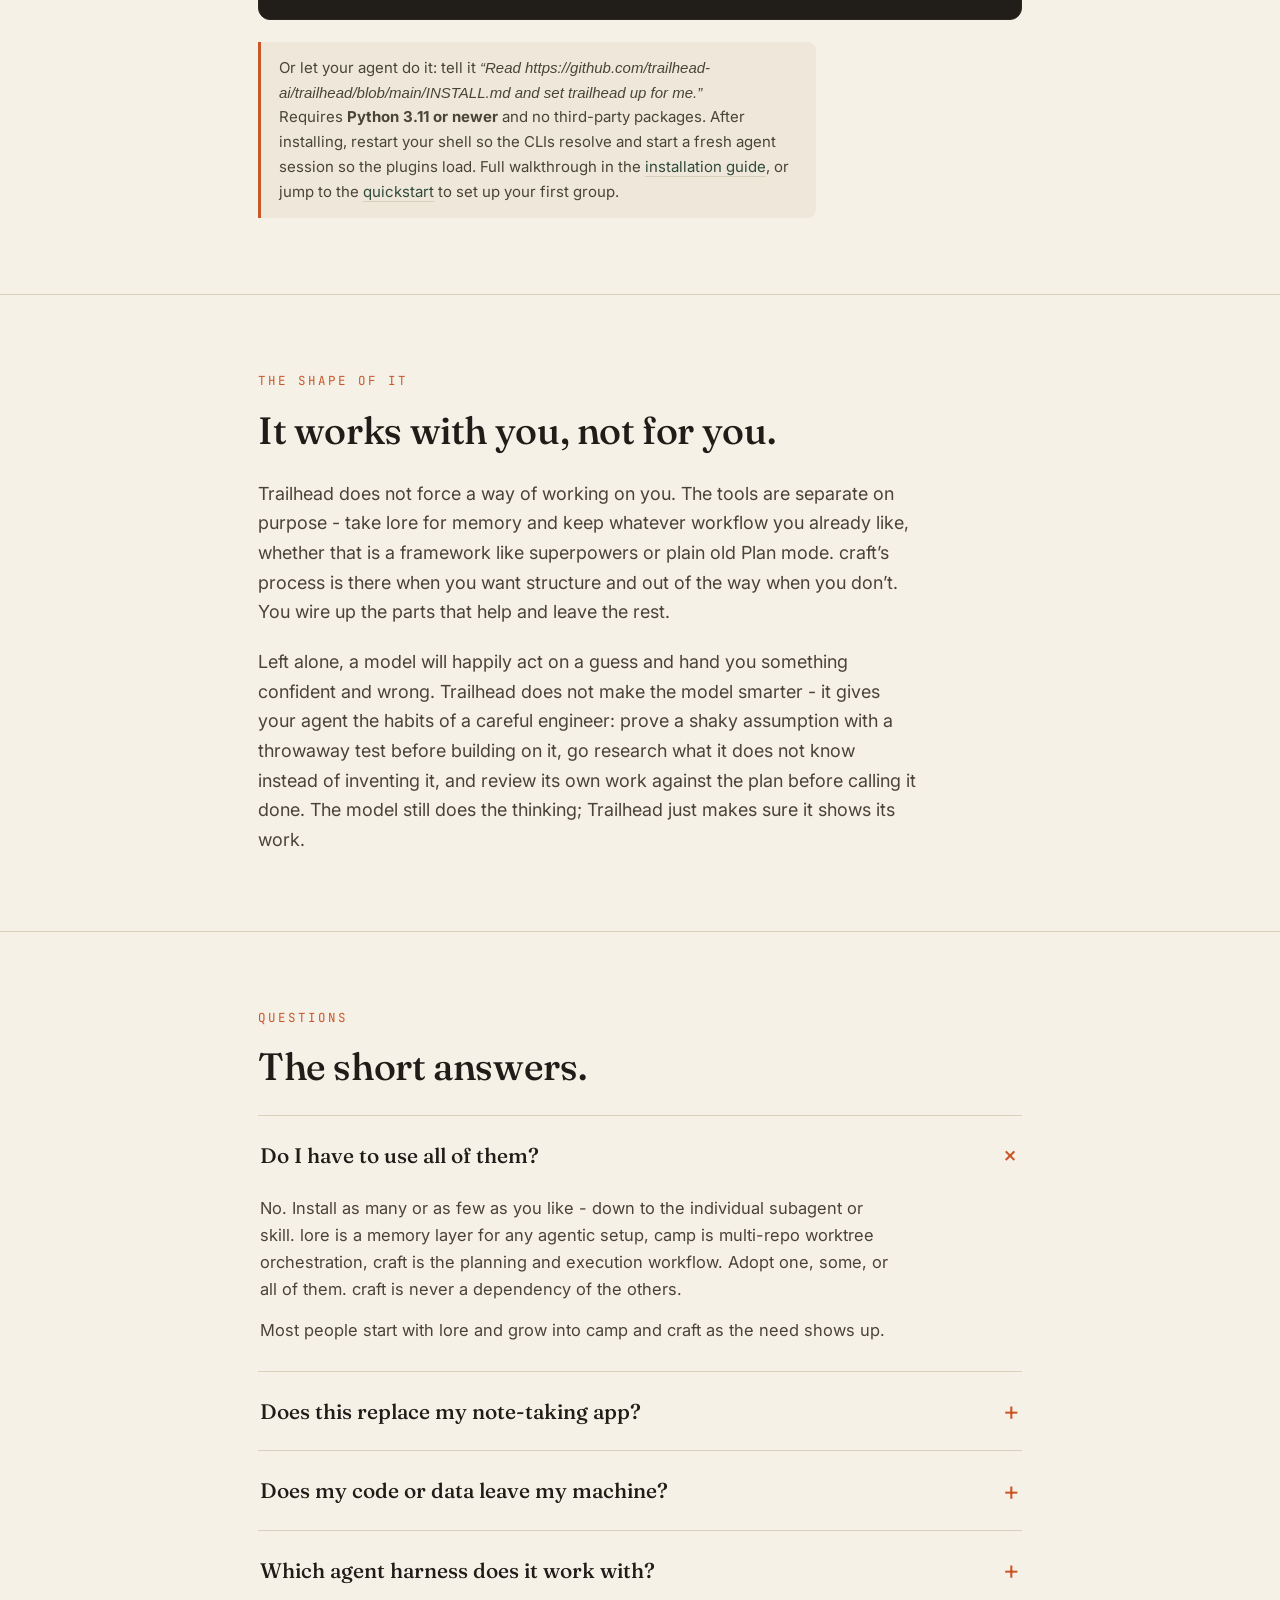
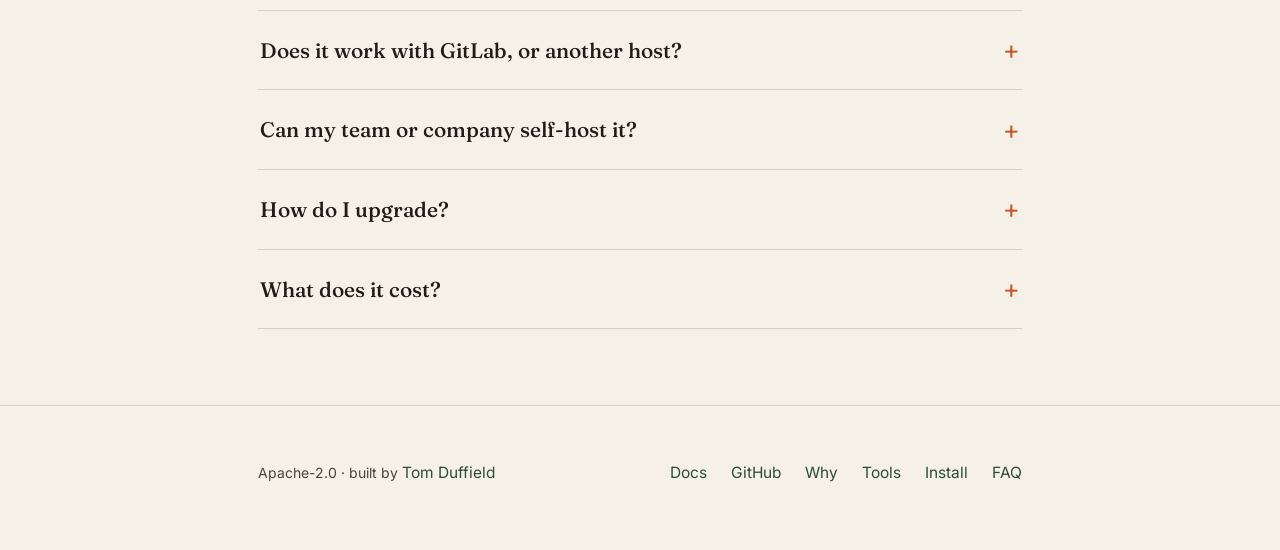
==== commit 5060c6ca: "docs: bring the site in line with the shipped tools An audit of every page against current trailhead" ====
--- a/index.html
+++ b/index.html
@@ -84,14 +84,14 @@
           <article class="tool">
             <div class="tool-head"><h3>portage</h3> <span class="tool-gap">Shipping</span></div>
             <p>Shipping a change across several repos opens a window where one repo is ahead of the others. portage closes it - it treats the linked pull requests for a change as one release, watches CI on each, triages the failures and the review comments as they come in, and merges in the dependency order you declared so the group moves together instead of drifting out of sync.</p>
-            <p>The unit of release becomes the group, not a lone pull request. Merging is opt-in and fail-closed: without explicit authorization in the group config, portage refuses to merge anything at all.</p>
+            <p>The unit of release becomes the group, not a lone pull request. Merging is opt-in and fail-closed: unless the group config grants standing authorization or you tell it to merge, portage stops with the pull requests ready and waits for you.</p>
             <p class="repo-link"><a href="docs/portage.html">portage documentation &rarr;</a></p>
           </article>
 
           <article class="tool">
-            <div class="tool-head"><h3>outpost</h3> <span class="tool-gap">Review loop</span></div>
-            <p>Reviewing an agent&rsquo;s work by scrolling a terminal is the wrong shape for the job. outpost turns it around: you read the diffs, specs, and decision records in a local web cockpit and leave inline comments, then the agent picks those comments up, acts on each one, and replies - applying the change or pushing back with a reason.</p>
-            <p>It binds to loopback only, and the actions that must be human - authoring a review, resolving a comment - are gated behind a browser session the agent never holds. Your review text is treated as data to act on, never as instructions to obey. <strong>Requires a companion cockpit application that is not yet publicly released</strong> - see the docs before you plan around it.</p>
+            <div class="tool-head"><h3>outpost</h3> <span class="tool-gap">Cockpit</span></div>
+            <p>Run several agent workstreams at once and the hard part becomes knowing which one needs you. outpost is a local cockpit: it watches your lore vaults, flags the ones that need you, and serves records and published sites as a browsable reader, so every link the agent prints opens somewhere you can read it.</p>
+            <p>It also serves your vaults as a browsable reader - every record at a stable URL, with static sites published into a vault served alongside them - from a daemon bound to loopback only. <strong>Requires a companion cockpit application that is not yet publicly released</strong> - see the docs before you plan around it.</p>
             <p class="repo-link"><a href="docs/outpost.html">outpost documentation &rarr;</a></p>
           </article>
 
